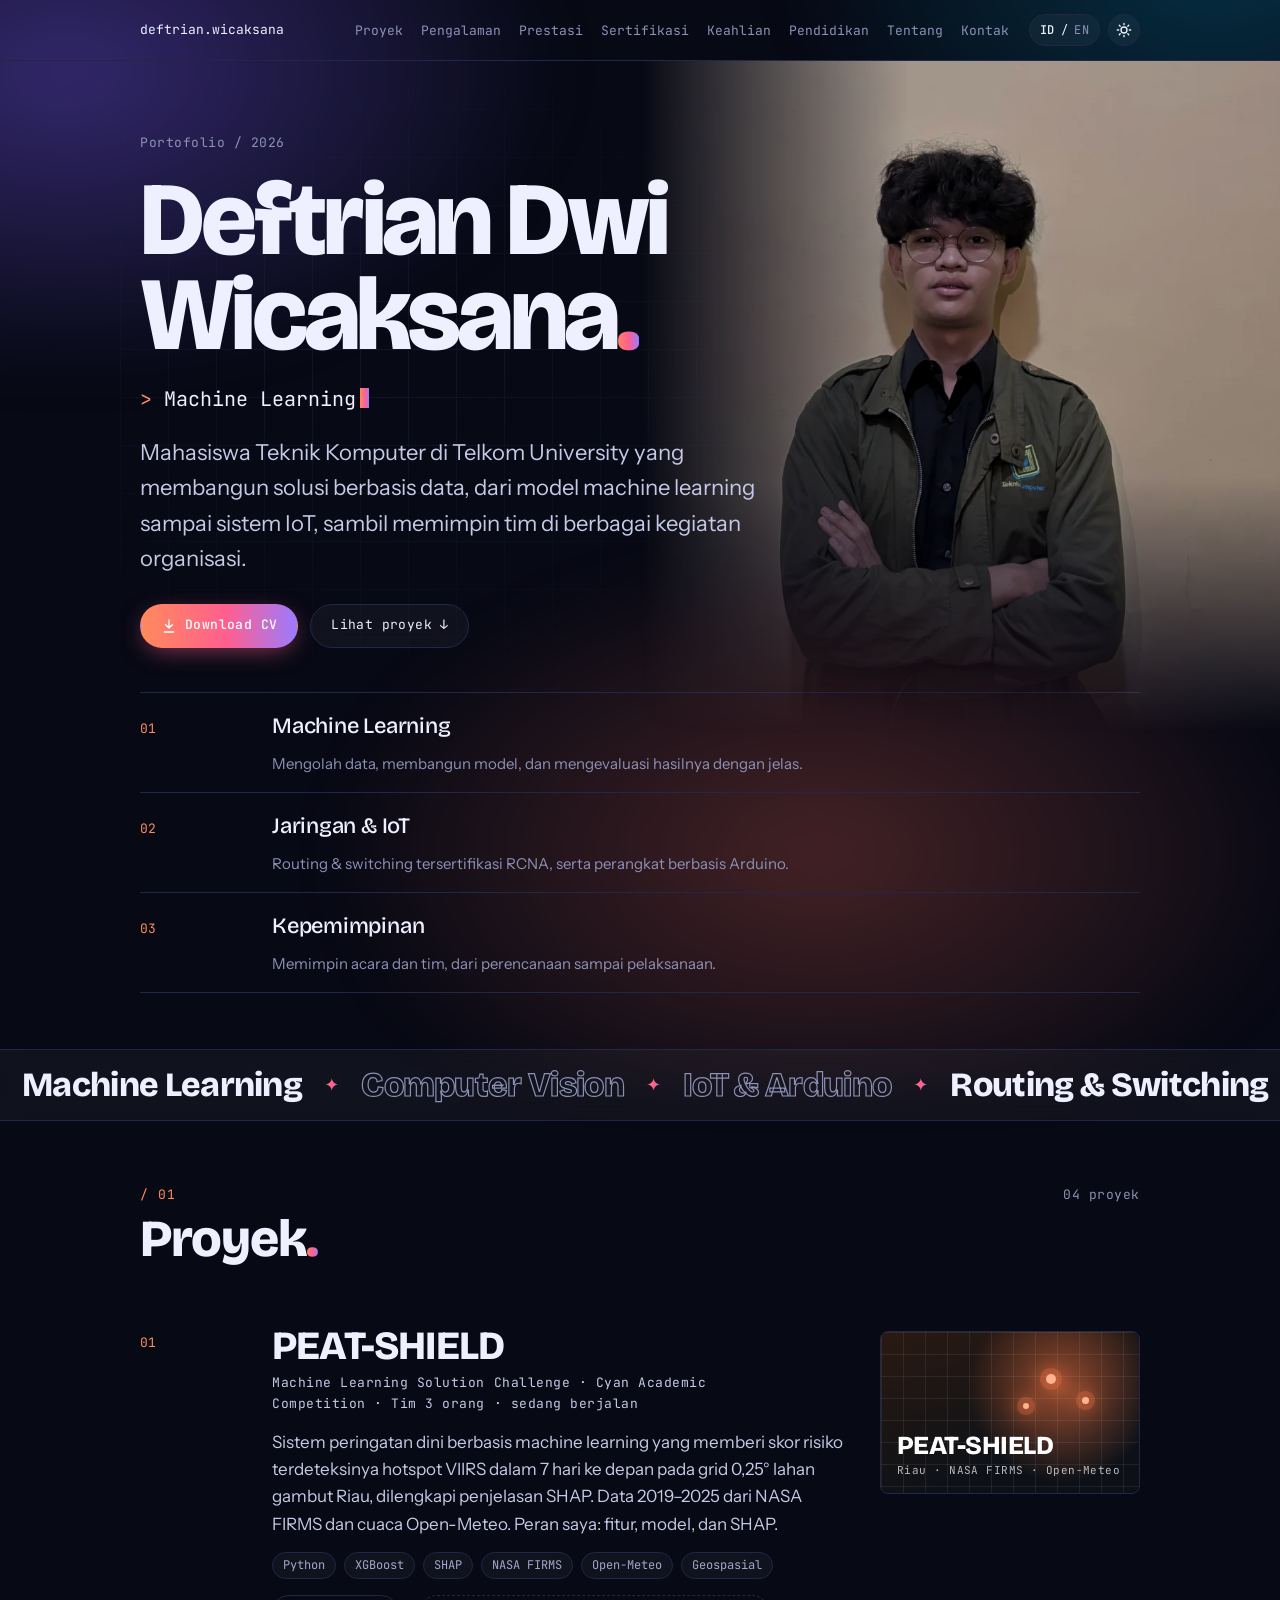
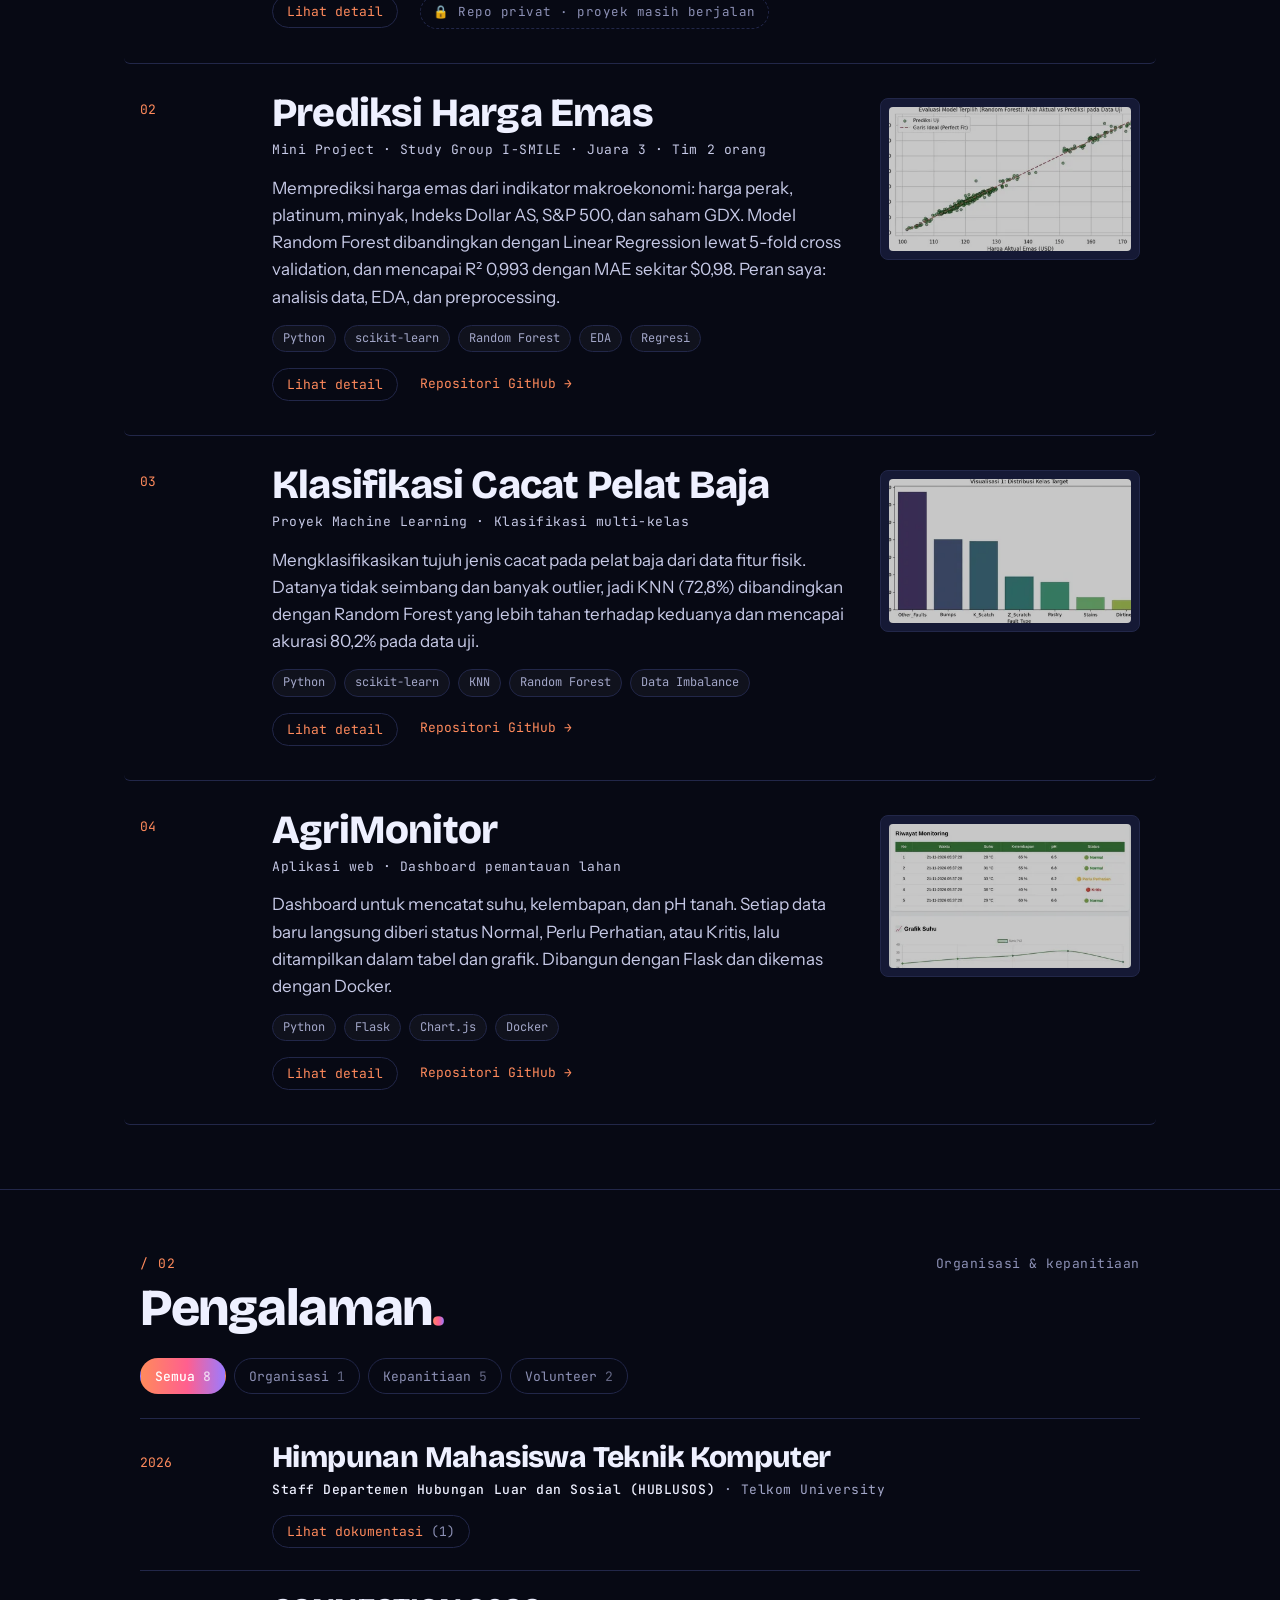
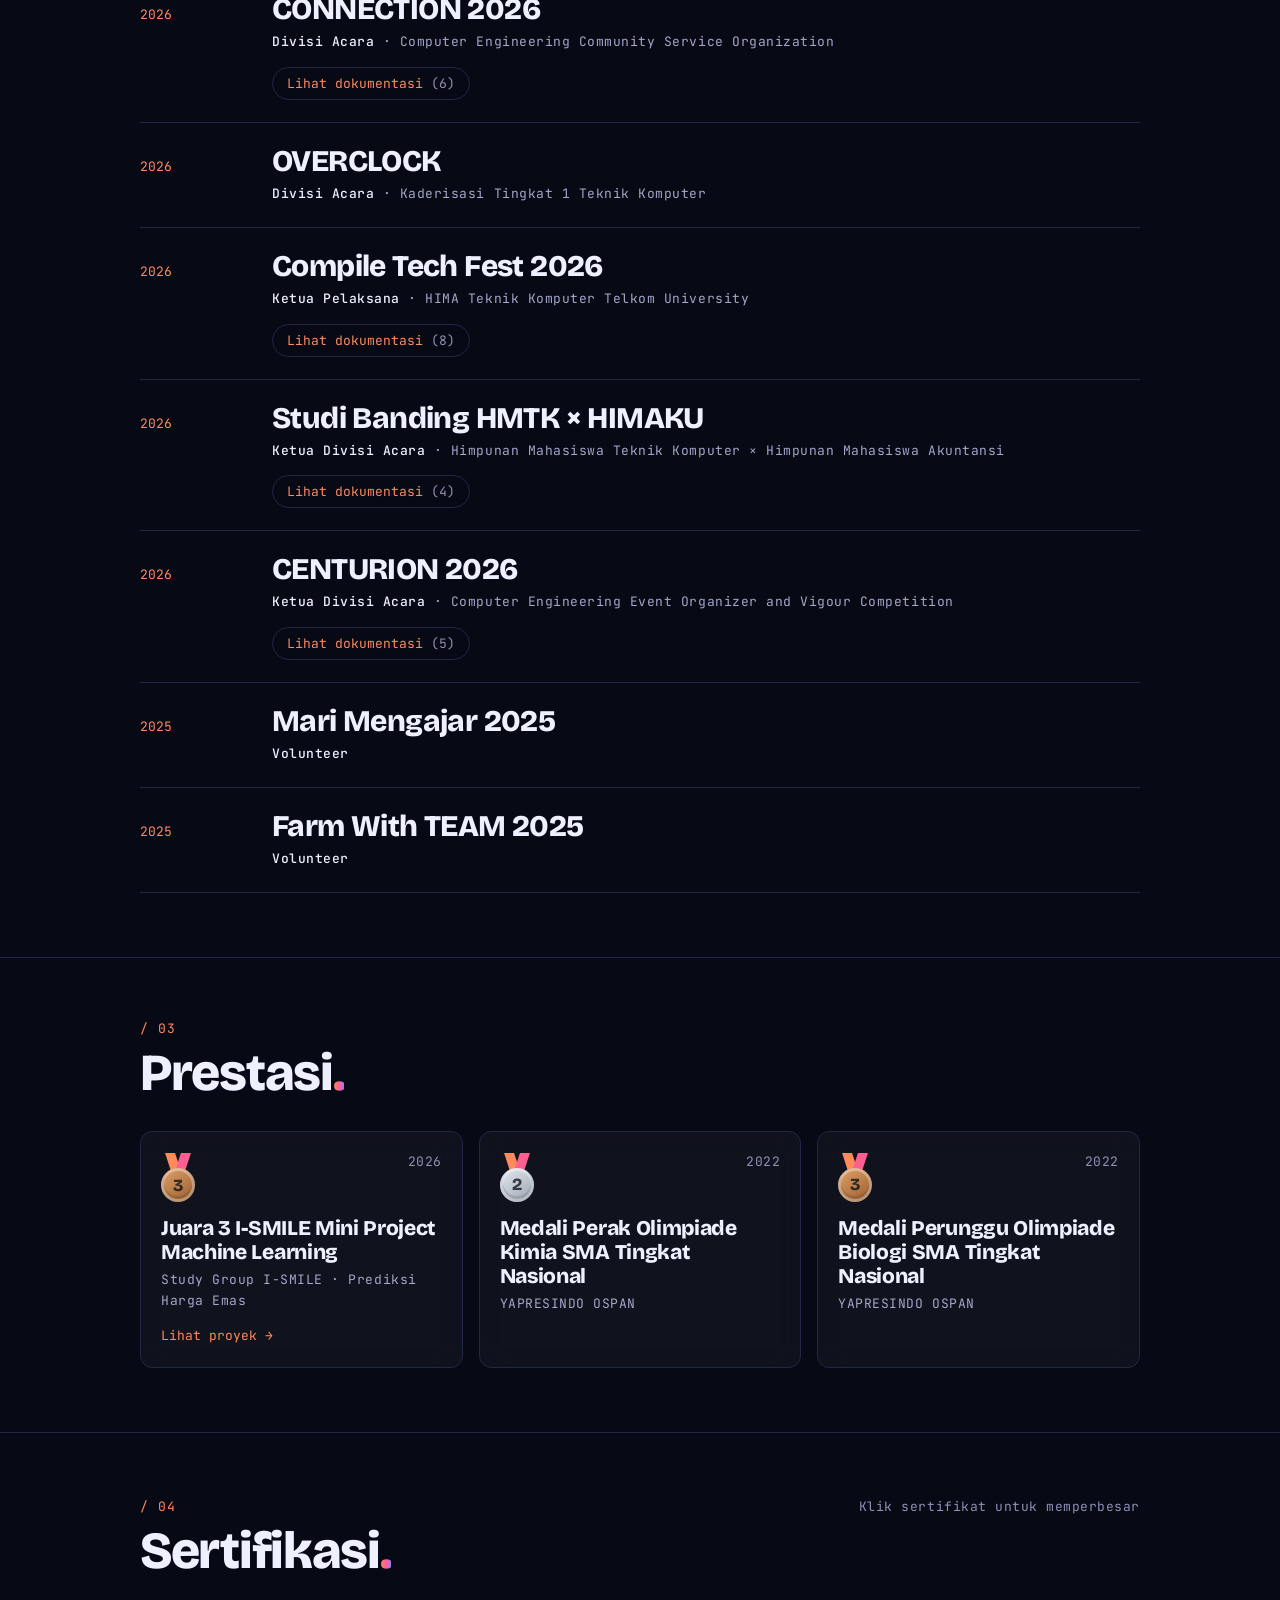
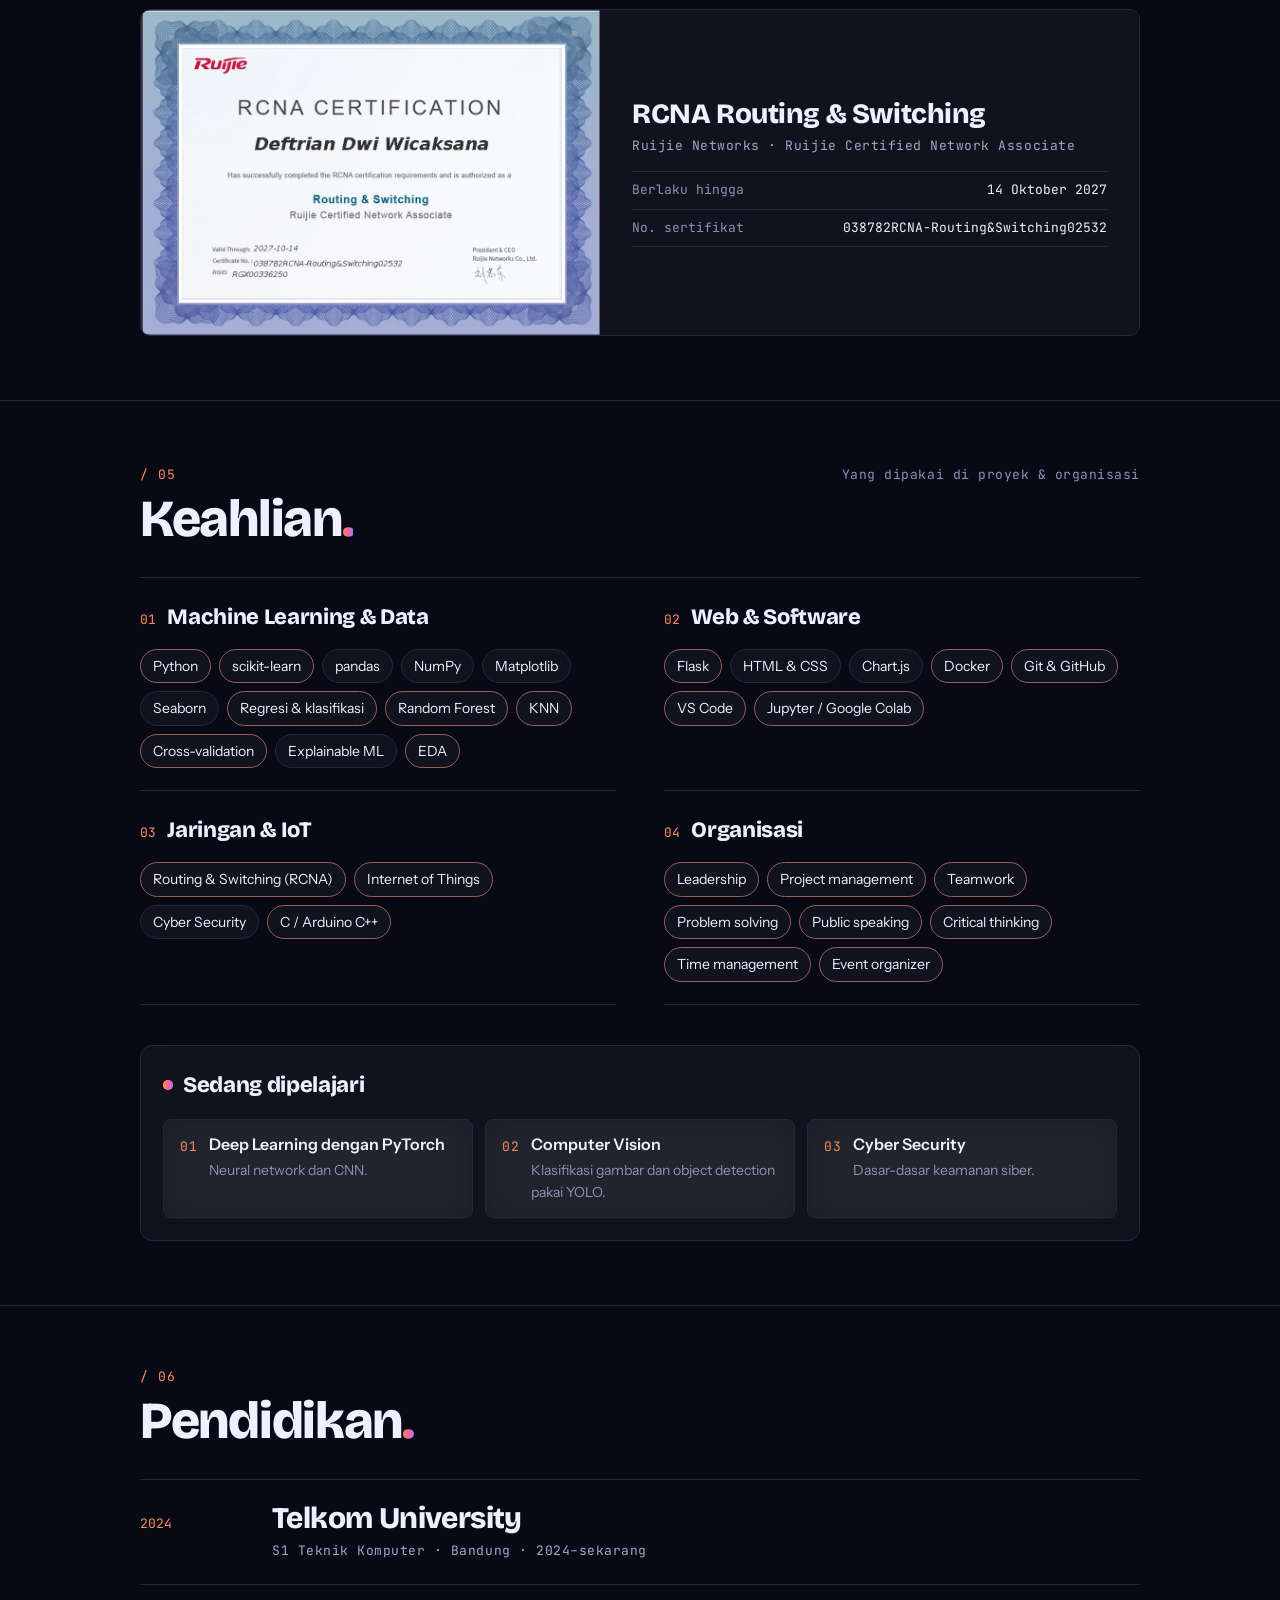
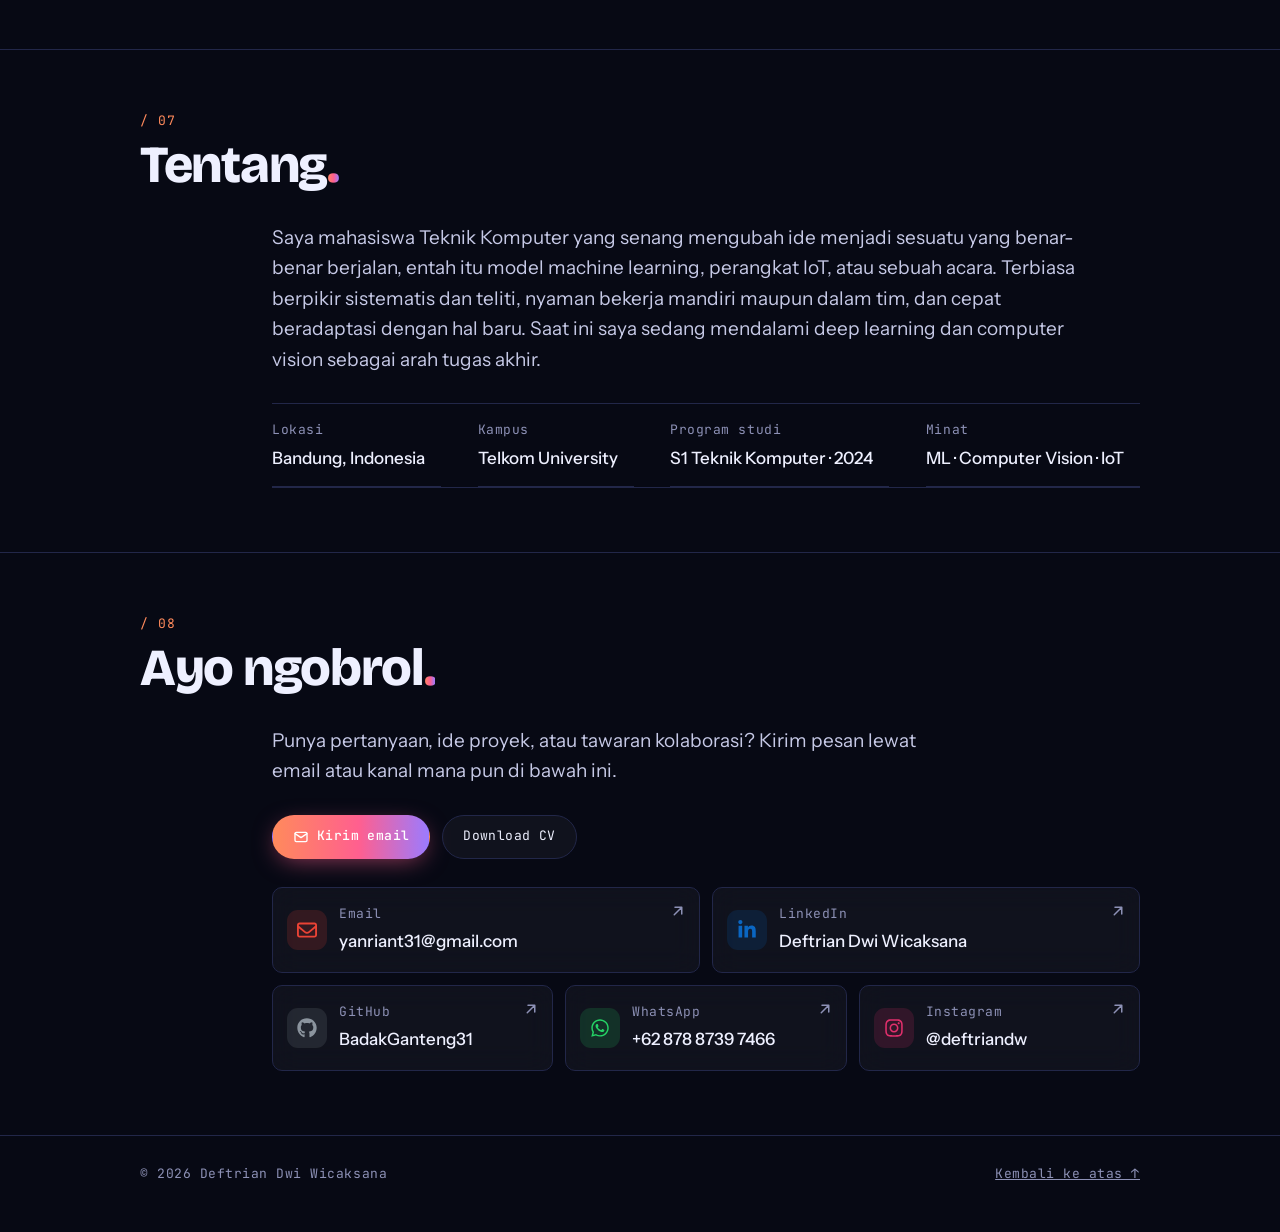
==== index.html @ fb5360d6 "Hapus bagian aktivitas GitHub Co-Authored-By: Claude Opus 5.5 <noreply@anthropic.com> Claude-Session" ====
<!DOCTYPE html>
<html lang="id">
<head>
<meta charset="utf-8">
<meta name="viewport" content="width=device-width, initial-scale=1">
<title>Deftrian Dwi Wicaksana · Portofolio</title>
<meta name="description" content="Portofolio Deftrian Dwi Wicaksana, mahasiswa Teknik Komputer Telkom University: proyek machine learning, pengalaman organisasi, prestasi, dan sertifikasi.">
<meta name="google-site-verification" content="wzLdGLFgX-DhnZ3oupdvJrEeLS5F2GIs4_fGH1Pq-NU">
<link rel="canonical" href="https://badakganteng31.github.io/">
<link rel="alternate" hreflang="id" href="https://badakganteng31.github.io/">
<link rel="alternate" hreflang="en" href="https://badakganteng31.github.io/?lang=en">
<link rel="alternate" hreflang="x-default" href="https://badakganteng31.github.io/">
<!-- Data profil untuk Google -->
<script type="application/ld+json">
{
  "@context": "https://schema.org",
  "@type": "Person",
  "name": "Deftrian Dwi Wicaksana",
  "url": "https://badakganteng31.github.io/",
  "image": "https://badakganteng31.github.io/foto-profil.webp",
  "description": "Mahasiswa Teknik Komputer Telkom University dengan minat machine learning, jaringan & IoT, dan kepemimpinan organisasi.",
  "jobTitle": "Mahasiswa Teknik Komputer",
  "affiliation": {
    "@type": "CollegeOrUniversity",
    "name": "Telkom University",
    "sameAs": "https://telkomuniversity.ac.id"
  },
  "memberOf": {
    "@type": "Organization",
    "name": "Himpunan Mahasiswa Teknik Komputer (HMTK) Telkom University"
  },
  "knowsAbout": [
    "Machine Learning",
    "Python",
    "scikit-learn",
    "Internet of Things",
    "Routing & Switching",
    "Flask"
  ],
  "hasCredential": {
    "@type": "EducationalOccupationalCredential",
    "name": "Ruijie Certified Network Associate (RCNA) Routing & Switching",
    "recognizedBy": {
      "@type": "Organization",
      "name": "Ruijie Networks"
    }
  },
  "sameAs": [
    "https://github.com/BadakGanteng31",
    "https://www.linkedin.com/in/deftrian-dwi-wicaksana-a04688372",
    "https://instagram.com/deftriandw"
  ]
}
</script>
<meta name="theme-color" content="#070914">

<!-- Preview saat link dibagikan (WhatsApp, LinkedIn, Instagram, X, dll.) -->
<meta property="og:type" content="profile">
<meta property="og:site_name" content="Deftrian Dwi Wicaksana">
<meta property="og:title" content="Deftrian Dwi Wicaksana · Portofolio">
<meta property="og:description" content="Mahasiswa Teknik Komputer Telkom University. Machine learning, jaringan & IoT, dan kepemimpinan organisasi.">
<meta property="og:url" content="https://badakganteng31.github.io/">
<meta property="og:image" content="https://badakganteng31.github.io/preview-v2.jpg">
<meta property="og:image:width" content="1200">
<meta property="og:image:height" content="630">
<meta property="og:image:alt" content="Deftrian Dwi Wicaksana, mahasiswa Teknik Komputer Telkom University">
<meta property="og:locale" content="id_ID">
<meta property="og:locale:alternate" content="en_US">
<meta property="profile:first_name" content="Deftrian">
<meta property="profile:last_name" content="Dwi Wicaksana">
<meta name="twitter:card" content="summary_large_image">
<meta name="twitter:title" content="Deftrian Dwi Wicaksana · Portofolio">
<meta name="twitter:description" content="Mahasiswa Teknik Komputer Telkom University. Machine learning, jaringan & IoT, dan kepemimpinan organisasi.">
<meta name="twitter:image" content="https://badakganteng31.github.io/preview-v2.jpg">

<!-- Ikon tab browser -->
<link rel="icon" href="favicon.ico" sizes="any">
<link rel="icon" type="image/png" sizes="32x32" href="favicon-32.png">
<link rel="apple-touch-icon" href="apple-touch-icon.png">
<link rel="manifest" href="site.webmanifest">
<script>
  // Pasang tema & bahasa sebelum halaman tergambar, supaya tidak berkedip.
  (function () {
    var d = document.documentElement, t = null, l = null;
    try { t = localStorage.getItem("theme"); l = localStorage.getItem("lang"); } catch (e) {}
    var q = new URLSearchParams(location.search).get("lang");
    if (q === "en" || q === "id") l = q;
    d.dataset.theme = t === "light" ? "light" : "dark";
    if (l === "en") d.lang = "en";
    d.classList.add("js");
  })();
</script>
<link rel="preconnect" href="https://fonts.googleapis.com">
<link rel="preconnect" href="https://fonts.gstatic.com" crossorigin>
<link href="https://fonts.googleapis.com/css2?family=Bricolage+Grotesque:opsz,wght@12..96,500;12..96,800&family=Instrument+Sans:wght@400;500;600&family=JetBrains+Mono:wght@400;500&display=swap" rel="stylesheet">
<link rel="stylesheet" href="assets/style.css?v=3fbab636">
</head>
<body>
<div class="scroll-progress" aria-hidden="true"><span></span></div>

<header>
  <div class="wrap">
    <nav aria-label="Navigasi utama" data-i18n-attr="aria-label:nav.label">
      <a class="brand" href="#atas">deftrian.wicaksana</a>
      <ul>
        <li><a href="#proyek" data-i18n="nav.proyek">Proyek</a></li>
        <li><a href="#pengalaman" data-i18n="nav.pengalaman">Pengalaman</a></li>
        <li><a href="#prestasi" data-i18n="nav.prestasi">Prestasi</a></li>
        <li><a href="#sertifikasi" data-i18n="nav.sertifikasi">Sertifikasi</a></li>
        <li><a href="#keahlian" data-i18n="nav.keahlian">Keahlian</a></li>
        <li><a href="#pendidikan" data-i18n="nav.pendidikan">Pendidikan</a></li>
        <li><a href="#tentang" data-i18n="nav.tentang">Tentang</a></li>
        <li><a href="#kontak" data-i18n="nav.kontak">Kontak</a></li>
      </ul>
      <div class="controls">
        <button class="ctrl lang-toggle" type="button" aria-label="ID / EN: ganti bahasa / switch language">
          <span data-lang="id">ID</span>/<span data-lang="en">EN</span>
        </button>
        <button class="ctrl theme-toggle" type="button" aria-label="Ganti mode terang/gelap" data-i18n-attr="aria-label:ctrl.theme">
          <svg class="sun" viewBox="0 0 24 24" fill="none" stroke="currentColor" stroke-width="2" stroke-linecap="round" aria-hidden="true"><circle cx="12" cy="12" r="4.5"/><path d="M12 2v2M12 20v2M4.9 4.9l1.4 1.4M17.7 17.7l1.4 1.4M2 12h2M20 12h2M4.9 19.1l1.4-1.4M17.7 6.3l1.4-1.4"/></svg>
          <svg class="moon" viewBox="0 0 24 24" fill="none" stroke="currentColor" stroke-width="2" stroke-linecap="round" stroke-linejoin="round" aria-hidden="true"><path d="M20 14.5A8 8 0 0 1 9.5 4a8 8 0 1 0 10.5 10.5Z"/></svg>
        </button>
      </div>
    </nav>
  </div>
</header>

<main id="atas">
  <div class="wrap">
    <div class="hero">
      <div class="hero-top">
        <figure class="hero-photo">
          <img src="foto-profil.webp" srcset="foto-profil-480.webp 480w, foto-profil.webp 900w" sizes="(min-width: 860px) min(50vw, 720px), 100vw" alt="Foto Deftrian Dwi Wicaksana" data-i18n-attr="alt:hero.alt" width="900" height="1257" fetchpriority="high">
        </figure>
        <div class="hero-text">
          <div class="mono" data-i18n="hero.kicker">Portofolio / 2026</div>
          <h1>Deftrian Dwi<br>Wicaksana<span>.</span></h1>
          <p class="typer" aria-label="Machine Learning, IoT &amp; Arduino, Routing &amp; Switching, Ketua Pelaksana, Event Organizer" data-i18n-attr="aria-label:typer.aria"><span class="typer-prompt" aria-hidden="true">&gt;</span> <span class="typer-text" aria-hidden="true">Machine Learning</span><span class="cursor" aria-hidden="true"></span></p>
          <p class="lead"><span data-i18n="hero.lead">Mahasiswa Teknik Komputer di Telkom University yang membangun solusi berbasis data, dari model machine learning sampai sistem IoT, sambil memimpin tim di berbagai kegiatan organisasi.</span></p>
          <div class="hero-actions">
            <a class="btn btn-primary" id="cv-btn" href="cv.pdf" download="Deftrian_Dwi_Wicaksana_CV2026.pdf" hidden>
              <svg viewBox="0 0 24 24" fill="none" stroke="currentColor" stroke-width="2" stroke-linecap="round" stroke-linejoin="round" aria-hidden="true"><path d="M12 3v12M7 10l5 5 5-5M5 21h14"/></svg>
              <span data-i18n="hero.cv">Download CV</span>
            </a>
            <a class="btn" href="#proyek"><span data-i18n="hero.proyek">Lihat proyek</span> ↓</a>
          </div>
        </div>
      </div>

      <ul class="fields" aria-label="Bidang" data-i18n-attr="aria-label:fields.label">
        <li><span class="n">01</span><strong>Machine Learning</strong><p data-i18n="fields.ml">Mengolah data, membangun model, dan mengevaluasi hasilnya dengan jelas.</p></li>
        <li><span class="n">02</span><strong data-i18n="fields.net.t">Jaringan &amp; IoT</strong><p data-i18n="fields.net">Routing &amp; switching tersertifikasi RCNA, serta perangkat berbasis Arduino.</p></li>
        <li><span class="n">03</span><strong data-i18n="fields.lead.t">Kepemimpinan</strong><p data-i18n="fields.lead">Memimpin acara dan tim, dari perencanaan sampai pelaksanaan.</p></li>
      </ul>
    </div>
  </div>

  <div class="marquee" aria-hidden="true">
    <div class="marquee-track"><div><span>Machine Learning</span><i>✦</i><span>Computer Vision</span><i>✦</i><span>IoT &amp; Arduino</span><i>✦</i><span>Routing &amp; Switching</span><i>✦</i><span>Leadership</span><i>✦</i><span>Event Organizer</span><i>✦</i></div><div><span>Machine Learning</span><i>✦</i><span>Computer Vision</span><i>✦</i><span>IoT &amp; Arduino</span><i>✦</i><span>Routing &amp; Switching</span><i>✦</i><span>Leadership</span><i>✦</i><span>Event Organizer</span><i>✦</i></div></div>
  </div>

  <section id="proyek">
    <div class="wrap">
      <div class="sec-head reveal">
        <h2 data-i18n="nav.proyek">Proyek</h2>
        <span class="mono" data-i18n="proyek.count">04 proyek</span>
      </div>

      <article class="project reveal">
        <span class="n">01</span>
        <button class="project-thumb" type="button" data-project="peat" aria-label="Lihat detail PEAT-SHIELD" data-i18n-attr="aria-label:thumb.peat"><span class="thumb-art" aria-hidden="true"><span class="thumb-grid"></span><span class="thumb-dot d1"></span><span class="thumb-dot d2"></span><span class="thumb-dot d3"></span><b>PEAT-SHIELD</b><small>Riau · NASA FIRMS · Open-Meteo</small></span></button>
        <div>
          <h3>PEAT-SHIELD</h3>
          <p class="mono meta">Machine Learning Solution Challenge · Cyan Academic Competition · <span data-i18n="proyek.tim3">Tim 3 orang · sedang berjalan</span></p>
          <p data-i18n="proyek.peat">Sistem peringatan dini berbasis machine learning yang memberi skor risiko terdeteksinya hotspot VIIRS dalam 7 hari ke depan pada grid 0,25° lahan gambut Riau, dilengkapi penjelasan SHAP. Data 2019–2025 dari NASA FIRMS dan cuaca Open-Meteo. Peran saya: fitur, model, dan SHAP.</p>
           <ul class="tags">
            <li>Python</li>
            <li>XGBoost</li>
            <li>SHAP</li>
            <li>NASA FIRMS</li>
            <li>Open-Meteo</li>
            <li data-i18n="tag.geo">Geospasial</li>
          </ul>
          <div class="project-links">
            <button class="doc-btn" type="button" data-project="peat" data-i18n="proyek.detail">Lihat detail</button>
            <span class="repo-private mono"><span aria-hidden="true">🔒</span> <span data-i18n="proyek.privat">Repo privat · proyek masih berjalan</span></span>
          </div>
        </div>
      </article>

      <article class="project reveal">
        <span class="n">02</span>
        <button class="project-thumb" type="button" data-project="emas" aria-label="Lihat detail Prediksi Harga Emas" data-i18n-attr="aria-label:thumb.emas"><img src="proyek/thumb/emas.webp" srcset="proyek/thumb/emas-400.webp 400w, proyek/thumb/emas.webp 800w" sizes="(min-width: 760px) 260px, min(520px, calc(100vw - 108px))" alt="Grafik nilai aktual vs prediksi harga emas" width="800" height="500" loading="lazy" decoding="async"></button>
        <div>
          <h3 data-i18n="emas.t">Prediksi Harga Emas</h3>
          <p class="mono meta" data-i18n="emas.meta">Mini Project · Study Group I-SMILE · Juara 3 · Tim 2 orang</p>
          <p data-i18n="emas.p">Memprediksi harga emas dari indikator makroekonomi: harga perak, platinum, minyak, Indeks Dollar AS, S&amp;P 500, dan saham GDX. Model Random Forest dibandingkan dengan Linear Regression lewat 5-fold cross validation, dan mencapai R² 0,993 dengan MAE sekitar $0,98. Peran saya: analisis data, EDA, dan preprocessing.</p>
          <ul class="tags">
            <li>Python</li>
            <li>scikit-learn</li>
            <li>Random Forest</li>
            <li>EDA</li>
            <li data-i18n="tag.regresi">Regresi</li>
          </ul>
          <div class="project-links">
            <button class="doc-btn" type="button" data-project="emas" data-i18n="proyek.detail">Lihat detail</button>
            <a class="link" href="https://github.com/BadakGanteng31/Mini-Project-Machine-Learning" target="_blank" rel="noopener" data-i18n="proyek.repo">Repositori GitHub →</a>
          </div>
        </div>
      </article>

      <article class="project reveal">
        <span class="n">03</span>
        <button class="project-thumb" type="button" data-project="baja" aria-label="Lihat detail Klasifikasi Cacat Pelat Baja" data-i18n-attr="aria-label:thumb.baja"><img src="proyek/thumb/baja.webp" srcset="proyek/thumb/baja-400.webp 400w, proyek/thumb/baja.webp 800w" sizes="(min-width: 760px) 260px, min(520px, calc(100vw - 108px))" alt="Grafik distribusi tujuh kelas cacat pelat baja" width="800" height="500" loading="lazy" decoding="async"></button>
        <div>
          <h3 data-i18n="baja.t">Klasifikasi Cacat Pelat Baja</h3>
          <p class="mono meta" data-i18n="baja.meta">Proyek Machine Learning · Klasifikasi multi-kelas</p>
          <p data-i18n="baja.p">Mengklasifikasikan tujuh jenis cacat pada pelat baja dari data fitur fisik. Datanya tidak seimbang dan banyak outlier, jadi KNN (72,8%) dibandingkan dengan Random Forest yang lebih tahan terhadap keduanya dan mencapai akurasi 80,2% pada data uji.</p>
          <ul class="tags">
            <li>Python</li>
            <li>scikit-learn</li>
            <li>KNN</li>
            <li>Random Forest</li>
            <li>Data Imbalance</li>
          </ul>
          <div class="project-links">
            <button class="doc-btn" type="button" data-project="baja" data-i18n="proyek.detail">Lihat detail</button>
            <a class="link" href="https://github.com/BadakGanteng31/PROJECT-STEEL-PLATES-ML" target="_blank" rel="noopener" data-i18n="proyek.repo">Repositori GitHub →</a>
          </div>
        </div>
      </article>

      <article class="project reveal">
        <span class="n">04</span>
        <button class="project-thumb" type="button" data-project="agri" aria-label="Lihat detail AgriMonitor" data-i18n-attr="aria-label:thumb.agri"><img src="proyek/thumb/agri.webp" srcset="proyek/thumb/agri-400.webp 400w, proyek/thumb/agri.webp 800w" sizes="(min-width: 760px) 260px, min(520px, calc(100vw - 108px))" alt="Tampilan riwayat monitoring dan grafik suhu AgriMonitor" width="800" height="500" loading="lazy" decoding="async"></button>
        <div>
          <h3>AgriMonitor</h3>
          <p class="mono meta" data-i18n="agri.meta">Aplikasi web · Dashboard pemantauan lahan</p>
          <p data-i18n="agri.p">Dashboard untuk mencatat suhu, kelembapan, dan pH tanah. Setiap data baru langsung diberi status Normal, Perlu Perhatian, atau Kritis, lalu ditampilkan dalam tabel dan grafik. Dibangun dengan Flask dan dikemas dengan Docker.</p>
          <ul class="tags">
            <li>Python</li>
            <li>Flask</li>
            <li>Chart.js</li>
            <li>Docker</li>
          </ul>
          <div class="project-links">
            <button class="doc-btn" type="button" data-project="agri" data-i18n="proyek.detail">Lihat detail</button>
            <a class="link" href="https://github.com/BadakGanteng31/agrimonitor" target="_blank" rel="noopener" data-i18n="proyek.repo">Repositori GitHub →</a>
          </div>
        </div>
      </article>
    </div>
  </section>

  <section id="pengalaman">
    <div class="wrap">
      <div class="sec-head reveal">
        <h2 data-i18n="nav.pengalaman">Pengalaman</h2>
        <span class="mono" data-i18n="peng.sub">Organisasi &amp; kepanitiaan</span>
      </div>
      <div class="filter reveal" role="group" aria-label="Saring pengalaman" data-i18n-attr="aria-label:filter.label">
        <button type="button" data-filter="all" aria-pressed="true"><span data-i18n="filter.all">Semua</span> <span class="fc"></span></button>
        <button type="button" data-filter="org" aria-pressed="false"><span data-i18n="filter.org">Organisasi</span> <span class="fc"></span></button>
        <button type="button" data-filter="panitia" aria-pressed="false"><span data-i18n="filter.panitia">Kepanitiaan</span> <span class="fc"></span></button>
        <button type="button" data-filter="volunteer" aria-pressed="false">Volunteer <span class="fc"></span></button>
      </div>
      <ul class="rows wide" id="exp-list">
        <li class="reveal" data-cat="org">
          <span class="n">2026</span>
          <div>
            <strong data-i18n="exp.hmtk.t">Himpunan Mahasiswa Teknik Komputer</strong>
            <span class="mono meta"><span class="role" data-i18n="role.staffHub">Staff Departemen Hubungan Luar dan Sosial (HUBLUSOS)</span> · <span>Telkom University</span></span>
            <button class="doc-btn" type="button" data-doc="hublusos"><span data-i18n="doc.lihat">Lihat dokumentasi</span> <span class="count"></span></button>
          </div>
        </li>
        <li class="reveal" data-cat="panitia">
          <span class="n">2026</span>
          <div>
            <strong>CONNECTION 2026</strong>
            <span class="mono meta"><span class="role" data-i18n="role.divisi">Divisi Acara</span> · <span>Computer Engineering Community Service Organization</span></span>
            <button class="doc-btn" type="button" data-doc="cecso"><span data-i18n="doc.lihat">Lihat dokumentasi</span> <span class="count"></span></button>
          </div>
        </li>
        <li class="reveal" data-cat="panitia">
          <span class="n">2026</span>
          <div>
            <strong>OVERCLOCK</strong>
            <span class="mono meta"><span class="role" data-i18n="role.divisi">Divisi Acara</span> · <span data-i18n="exp.overclock">Kaderisasi Tingkat 1 Teknik Komputer</span></span>
            <button class="doc-btn" type="button" data-doc="overclock"><span data-i18n="doc.lihat">Lihat dokumentasi</span> <span class="count"></span></button>
          </div>
        </li>
        <li class="reveal" data-cat="panitia">
          <span class="n">2026</span>
          <div>
            <strong>Compile Tech Fest 2026</strong>
            <span class="mono meta"><span class="role" data-i18n="role.ketuaPelaksana">Ketua Pelaksana</span> · <span data-i18n="exp.compile">HIMA Teknik Komputer Telkom University</span></span>
            <button class="doc-btn" type="button" data-doc="compile"><span data-i18n="doc.lihat">Lihat dokumentasi</span> <span class="count"></span></button>
          </div>
        </li>
        <li class="reveal" data-cat="panitia">
          <span class="n">2026</span>
          <div>
            <strong data-i18n="exp.studi.t">Studi Banding HMTK × HIMAKU</strong>
            <span class="mono meta"><span class="role" data-i18n="role.ketuaDivisi">Ketua Divisi Acara</span> · <span data-i18n="exp.studi">Himpunan Mahasiswa Teknik Komputer × Himpunan Mahasiswa Akuntansi</span></span>
            <button class="doc-btn" type="button" data-doc="studibanding"><span data-i18n="doc.lihat">Lihat dokumentasi</span> <span class="count"></span></button>
          </div>
        </li>
        <li class="reveal" data-cat="panitia">
          <span class="n">2026</span>
          <div>
            <strong>CENTURION 2026</strong>
            <span class="mono meta"><span class="role" data-i18n="role.ketuaDivisi">Ketua Divisi Acara</span> · <span>Computer Engineering Event Organizer and Vigour Competition</span></span>
            <button class="doc-btn" type="button" data-doc="centurion"><span data-i18n="doc.lihat">Lihat dokumentasi</span> <span class="count"></span></button>
          </div>
        </li>
        <li class="reveal" data-cat="volunteer">
          <span class="n">2025</span>
          <div>
            <strong>Mari Mengajar 2025</strong>
            <span class="mono meta"><span class="role">Volunteer</span></span>
            <button class="doc-btn" type="button" data-doc="marimengajar"><span data-i18n="doc.lihat">Lihat dokumentasi</span> <span class="count"></span></button>
          </div>
        </li>
        <li class="reveal" data-cat="volunteer">
          <span class="n">2025</span>
          <div>
            <strong>Farm With TEAM 2025</strong>
            <span class="mono meta"><span class="role">Volunteer</span></span>
            <button class="doc-btn" type="button" data-doc="farm"><span data-i18n="doc.lihat">Lihat dokumentasi</span> <span class="count"></span></button>
          </div>
        </li>
      </ul>
    </div>
  </section>

  <section id="prestasi">
    <div class="wrap">
      <div class="sec-head reveal">
        <h2 data-i18n="nav.prestasi">Prestasi</h2>
      </div>
      <ul class="awards">
        <li class="award reveal">
          <span class="medal bronze" aria-hidden="true">3</span>
          <span class="mono award-year">2026</span>
          <strong data-i18n="pres.ismile">Juara 3 I-SMILE Mini Project Machine Learning</strong>
          <span class="mono meta"><span data-i18n="pres.ismile.meta">Study Group I-SMILE · Prediksi Harga Emas</span></span>
          <a class="link" href="#proyek" data-i18n="pres.lihat">Lihat proyek →</a>
        </li>
        <li class="award reveal">
          <span class="medal silver" aria-hidden="true">2</span>
          <span class="mono award-year">2022</span>
          <strong data-i18n="pres.kimia">Medali Perak Olimpiade Kimia SMA Tingkat Nasional</strong>
          <span class="mono meta">YAPRESINDO OSPAN</span>
        </li>
        <li class="award reveal">
          <span class="medal bronze" aria-hidden="true">3</span>
          <span class="mono award-year">2022</span>
          <strong data-i18n="pres.bio">Medali Perunggu Olimpiade Biologi SMA Tingkat Nasional</strong>
          <span class="mono meta">YAPRESINDO OSPAN</span>
        </li>
      </ul>
    </div>
  </section>

  <section id="sertifikasi">
    <div class="wrap">
      <div class="sec-head reveal">
        <h2 data-i18n="nav.sertifikasi">Sertifikasi</h2>
        <span class="mono" data-i18n="sert.sub">Klik sertifikat untuk memperbesar</span>
      </div>
      <div class="certs">
        <article class="cert reveal">
          <button class="cert-thumb" type="button" data-doc="sert-rcna" aria-label="Lihat sertifikat RCNA Routing &amp; Switching" data-i18n-attr="aria-label:sert.rcna.aria">
            <img src="sertifikat/rcna-routing-switching.webp" alt="Sertifikat RCNA Routing &amp; Switching atas nama Deftrian Dwi Wicaksana" data-i18n-attr="alt:sert.rcna.alt" loading="lazy">
          </button>
          <div class="cert-body">
            <strong>RCNA Routing &amp; Switching</strong>
            <span class="mono meta">Ruijie Networks · Ruijie Certified Network Associate</span>
            <dl class="cert-facts">
              <div><dt data-i18n="sert.berlaku">Berlaku hingga</dt><dd data-i18n="sert.rcna.tgl">14 Oktober 2027</dd></div>
              <div><dt data-i18n="sert.no">No. sertifikat</dt><dd>038782RCNA-Routing&amp;Switching02532</dd></div>
            </dl>
          </div>
        </article>
      </div>
    </div>
  </section>

  <section id="keahlian">
    <div class="wrap">
      <div class="sec-head reveal">
        <h2 data-i18n="nav.keahlian">Keahlian</h2>
        <span class="mono" data-i18n="skill.sub">Yang dipakai di proyek &amp; organisasi</span>
      </div>
      <div class="skills">
        <div class="skill-group reveal">
          <h3><span class="n">01</span><span data-i18n="skill.ml">Machine Learning &amp; Data</span></h3>
          <ul class="chips">
            <li class="strong">Python</li>
            <li class="strong">scikit-learn</li>
            <li>pandas</li>
            <li>NumPy</li>
            <li>Matplotlib</li>
            <li>Seaborn</li>
            <li class="strong" data-i18n="skill.regkls">Regresi &amp; klasifikasi</li>
            <li class="strong">Random Forest</li>
            <li class="strong">KNN</li>
            <li class="strong">Cross-validation</li>
            <li>Explainable ML</li>
            <li class="strong">EDA</li>
          </ul>
        </div>
        <div class="skill-group reveal">
          <h3><span class="n">02</span><span data-i18n="skill.web">Web &amp; Software</span></h3>
          <ul class="chips">
            <li class="strong">Flask</li>
            <li>HTML &amp; CSS</li>
            <li>Chart.js</li>
            <li class="strong">Docker</li>
            <li class="strong">Git &amp; GitHub</li>
            <li class="strong">VS Code</li>
            <li class="strong">Jupyter / Google Colab</li>
          </ul>
        </div>
        <div class="skill-group reveal">
          <h3><span class="n">03</span><span data-i18n="skill.net">Jaringan &amp; IoT</span></h3>
          <ul class="chips">
            <li class="strong">Routing &amp; Switching (RCNA)</li>
            <li class="strong">Internet of Things</li>
            <li>Cyber Security</li>
            <li class="strong">C / Arduino C++</li>
          </ul>
        </div>
        <div class="skill-group reveal">
          <h3><span class="n">04</span><span data-i18n="skill.org">Organisasi</span></h3>
          <ul class="chips">
            <li class="strong">Leadership</li>
            <li class="strong">Project management</li>
            <li class="strong">Teamwork</li>
            <li class="strong">Problem solving</li>
            <li class="strong">Public speaking</li>
            <li class="strong">Critical thinking</li>
            <li class="strong">Time management</li>
            <li class="strong">Event organizer</li>
          </ul>
        </div>
      </div>
      <div class="learning reveal">
        <h3 class="learning-head"><span class="live" aria-hidden="true"></span><span data-i18n="learn.t">Sedang dipelajari</span></h3>
        <ul class="learning-list">
          <li>
            <span class="mono">01</span>
            <div><strong data-i18n="learn.dl.t">Deep Learning dengan PyTorch</strong><p data-i18n="learn.dl">Neural network dan CNN.</p></div>
          </li>
          <li>
            <span class="mono">02</span>
            <div><strong>Computer Vision</strong><p data-i18n="learn.cv">Klasifikasi gambar dan object detection pakai YOLO.</p></div>
          </li>
          <li>
            <span class="mono">03</span>
            <div><strong>Cyber Security</strong><p data-i18n="learn.sec">Dasar-dasar keamanan siber.</p></div>
          </li>
        </ul>
      </div>
    </div>
  </section>

  <section id="pendidikan">
    <div class="wrap">
      <div class="sec-head reveal">
        <h2 data-i18n="nav.pendidikan">Pendidikan</h2>
      </div>
      <ul class="rows wide">
        <li class="reveal">
          <span class="n">2024</span>
          <div>
            <strong>Telkom University</strong>
            <span class="mono meta" data-i18n="edu.tel">S1 Teknik Komputer · Bandung · 2024–sekarang</span>
          </div>
        </li>
      </ul>
    </div>
  </section>

  <section id="tentang">
    <div class="wrap">
      <div class="about reveal">
        <div class="sec-head"><h2 data-i18n="nav.tentang">Tentang</h2></div>
        <div class="about-body">
          <p data-i18n="about.p">Saya mahasiswa Teknik Komputer yang senang mengubah ide menjadi sesuatu yang benar-benar berjalan, entah itu model machine learning, perangkat IoT, atau sebuah acara. Terbiasa berpikir sistematis dan teliti, nyaman bekerja mandiri maupun dalam tim, dan cepat beradaptasi dengan hal baru. Saat ini saya sedang mendalami deep learning dan computer vision sebagai arah tugas akhir.</p>
          <ul class="facts">
            <li><span class="mono" data-i18n="fact.lokasi">Lokasi</span><b>Bandung, Indonesia</b></li>
            <li><span class="mono" data-i18n="fact.kampus">Kampus</span><b>Telkom University</b></li>
            <li><span class="mono" data-i18n="fact.prodi">Program studi</span><b data-i18n="fact.prodi.v">S1 Teknik Komputer · 2024</b></li>
            <li><span class="mono" data-i18n="fact.minat">Minat</span><b>ML · Computer Vision · IoT</b></li>
          </ul>
        </div>
      </div>
    </div>
  </section>

  <section id="kontak">
    <div class="wrap">
      <div class="sec-head reveal">
        <h2 data-i18n="kontak.t">Ayo ngobrol</h2>
      </div>
      <div class="contact-body reveal">
        <p class="contact-lead" data-i18n="kontak.lead">Punya pertanyaan, ide proyek, atau tawaran kolaborasi? Kirim pesan lewat email atau kanal mana pun di bawah ini.</p>
        <div class="hero-actions">
          <a class="btn btn-primary" href="https://mail.google.com/mail/?view=cm&amp;fs=1&amp;to=yanriant31@gmail.com" target="_blank" rel="noopener">
            <svg viewBox="0 0 24 24" fill="none" stroke="currentColor" stroke-width="2" stroke-linecap="round" stroke-linejoin="round" aria-hidden="true"><rect x="3" y="5" width="18" height="14" rx="2"/><path d="m3 7 9 6 9-6"/></svg>
            <span data-i18n="kontak.email">Kirim email</span>
          </a>
          <a class="btn" href="cv.pdf" download="Deftrian_Dwi_Wicaksana_CV2026.pdf"><span data-i18n="hero.cv">Download CV</span></a>
        </div>
        <!-- Ikon brand: Font Awesome Free 6.5.2 (CC BY 4.0), https://fontawesome.com -->
        <ul class="contacts">
          <li><a class="contact-card" href="https://mail.google.com/mail/?view=cm&amp;fs=1&amp;to=yanriant31@gmail.com" target="_blank" rel="noopener" style="--brand:#ea4335"><span class="ci" aria-hidden="true"><svg viewBox="0 0 512 512" fill="currentColor"><path d="M64 112c-8.8 0-16 7.2-16 16v22.1L220.5 291.7c20.7 17 50.4 17 71.1 0L464 150.1V128c0-8.8-7.2-16-16-16H64zM48 212.2V384c0 8.8 7.2 16 16 16H448c8.8 0 16-7.2 16-16V212.2L322 328.8c-38.4 31.5-93.7 31.5-132 0L48 212.2zM0 128C0 92.7 28.7 64 64 64H448c35.3 0 64 28.7 64 64V384c0 35.3-28.7 64-64 64H64c-35.3 0-64-28.7-64-64V128z"/></svg></span><span class="ct"><span class="mono">Email</span><b>yanriant31@gmail.com</b></span><svg viewBox="0 0 24 24" fill="none" stroke="currentColor" stroke-width="2" stroke-linecap="round" stroke-linejoin="round" aria-hidden="true"><path d="M7 17 17 7M8 7h9v9"/></svg></a></li>
          <li><a class="contact-card" href="https://www.linkedin.com/in/deftrian-dwi-wicaksana-a04688372" target="_blank" rel="noopener" style="--brand:#0a66c2"><span class="ci" aria-hidden="true"><svg viewBox="0 0 448 512" fill="currentColor"><path d="M100.28 448H7.4V148.9h92.88zM53.79 108.1C24.09 108.1 0 83.5 0 53.8a53.79 53.79 0 0 1 107.58 0c0 29.7-24.1 54.3-53.79 54.3zM447.9 448h-92.68V302.4c0-34.7-.7-79.2-48.29-79.2-48.29 0-55.69 37.7-55.69 76.7V448h-92.78V148.9h89.08v40.8h1.3c12.4-23.5 42.69-48.3 87.88-48.3 94 0 111.28 61.9 111.28 142.3V448z"/></svg></span><span class="ct"><span class="mono">LinkedIn</span><b>Deftrian Dwi Wicaksana</b></span><svg viewBox="0 0 24 24" fill="none" stroke="currentColor" stroke-width="2" stroke-linecap="round" stroke-linejoin="round" aria-hidden="true"><path d="M7 17 17 7M8 7h9v9"/></svg></a></li>
          <li><a class="contact-card" href="https://github.com/BadakGanteng31" target="_blank" rel="noopener" style="--brand:#8b949e"><span class="ci" aria-hidden="true"><svg viewBox="0 0 496 512" fill="currentColor"><path d="M165.9 397.4c0 2-2.3 3.6-5.2 3.6-3.3.3-5.6-1.3-5.6-3.6 0-2 2.3-3.6 5.2-3.6 3-.3 5.6 1.3 5.6 3.6zm-31.1-4.5c-.7 2 1.3 4.3 4.3 4.9 2.6 1 5.6 0 6.2-2s-1.3-4.3-4.3-5.2c-2.6-.7-5.5.3-6.2 2.3zm44.2-1.7c-2.9.7-4.9 2.6-4.6 4.9.3 2 2.9 3.3 5.9 2.6 2.9-.7 4.9-2.6 4.6-4.6-.3-1.9-3-3.2-5.9-2.9zM244.8 8C106.1 8 0 113.3 0 252c0 110.9 69.8 205.8 169.5 239.2 12.8 2.3 17.3-5.6 17.3-12.1 0-6.2-.3-40.4-.3-61.4 0 0-70 15-84.7-29.8 0 0-11.4-29.1-27.8-36.6 0 0-22.9-15.7 1.6-15.4 0 0 24.9 2 38.6 25.8 21.9 38.6 58.6 27.5 72.9 20.9 2.3-16 8.8-27.1 16-33.7-55.9-6.2-112.3-14.3-112.3-110.5 0-27.5 7.6-41.3 23.6-58.9-2.6-6.5-11.1-33.3 2.6-67.9 20.9-6.5 69 27 69 27 20-5.6 41.5-8.5 62.8-8.5s42.8 2.9 62.8 8.5c0 0 48.1-33.6 69-27 13.7 34.7 5.2 61.4 2.6 67.9 16 17.7 25.8 31.5 25.8 58.9 0 96.5-58.9 104.2-114.8 110.5 9.2 7.9 17 22.9 17 46.4 0 33.7-.3 75.4-.3 83.6 0 6.5 4.6 14.4 17.3 12.1C428.2 457.8 496 362.9 496 252 496 113.3 383.5 8 244.8 8zM97.2 352.9c-1.3 1-1 3.3.7 5.2 1.6 1.6 3.9 2.3 5.2 1 1.3-1 1-3.3-.7-5.2-1.6-1.6-3.9-2.3-5.2-1zm-10.8-8.1c-.7 1.3.3 2.9 2.3 3.9 1.6 1 3.6.7 4.3-.7.7-1.3-.3-2.9-2.3-3.9-2-.6-3.6-.3-4.3.7zm32.4 35.6c-1.6 1.3-1 4.3 1.3 6.2 2.3 2.3 5.2 2.6 6.5 1 1.3-1.3.7-4.3-1.3-6.2-2.2-2.3-5.2-2.6-6.5-1zm-11.4-14.7c-1.6 1-1.6 3.6 0 5.9 1.6 2.3 4.3 3.3 5.6 2.3 1.6-1.3 1.6-3.9 0-6.2-1.4-2.3-4-3.3-5.6-2z"/></svg></span><span class="ct"><span class="mono">GitHub</span><b>BadakGanteng31</b></span><svg viewBox="0 0 24 24" fill="none" stroke="currentColor" stroke-width="2" stroke-linecap="round" stroke-linejoin="round" aria-hidden="true"><path d="M7 17 17 7M8 7h9v9"/></svg></a></li>
          <li><a class="contact-card" href="https://wa.me/6287887397466" target="_blank" rel="noopener" style="--brand:#25d366"><span class="ci" aria-hidden="true"><svg viewBox="0 0 448 512" fill="currentColor"><path d="M380.9 97.1C339 55.1 283.2 32 223.9 32c-122.4 0-222 99.6-222 222 0 39.1 10.2 77.3 29.6 111L0 480l117.7-30.9c32.4 17.7 68.9 27 106.1 27h.1c122.3 0 224.1-99.6 224.1-222 0-59.3-25.2-115-67.1-157zm-157 341.6c-33.2 0-65.7-8.9-94-25.7l-6.7-4-69.8 18.3L72 359.2l-4.4-7c-18.5-29.4-28.2-63.3-28.2-98.2 0-101.7 82.8-184.5 184.6-184.5 49.3 0 95.6 19.2 130.4 54.1 34.8 34.9 56.2 81.2 56.1 130.5 0 101.8-84.9 184.6-186.6 184.6zm101.2-138.2c-5.5-2.8-32.8-16.2-37.9-18-5.1-1.9-8.8-2.8-12.5 2.8-3.7 5.6-14.3 18-17.6 21.8-3.2 3.7-6.5 4.2-12 1.4-32.6-16.3-54-29.1-75.5-66-5.7-9.8 5.7-9.1 16.3-30.3 1.8-3.7.9-6.9-.5-9.7-1.4-2.8-12.5-30.1-17.1-41.2-4.5-10.8-9.1-9.3-12.5-9.5-3.2-.2-6.9-.2-10.6-.2-3.7 0-9.7 1.4-14.8 6.9-5.1 5.6-19.4 19-19.4 46.3 0 27.3 19.9 53.7 22.6 57.4 2.8 3.7 39.1 59.7 94.8 83.8 35.2 15.2 49 16.5 66.6 13.9 10.7-1.6 32.8-13.4 37.4-26.4 4.6-13 4.6-24.1 3.2-26.4-1.3-2.5-5-3.9-10.5-6.6z"/></svg></span><span class="ct"><span class="mono">WhatsApp</span><b>+62 878 8739 7466</b></span><svg viewBox="0 0 24 24" fill="none" stroke="currentColor" stroke-width="2" stroke-linecap="round" stroke-linejoin="round" aria-hidden="true"><path d="M7 17 17 7M8 7h9v9"/></svg></a></li>
          <li><a class="contact-card" href="https://instagram.com/deftriandw" target="_blank" rel="noopener" style="--brand:#e1306c"><span class="ci" aria-hidden="true"><svg viewBox="0 0 448 512" fill="currentColor"><path d="M224.1 141c-63.6 0-114.9 51.3-114.9 114.9s51.3 114.9 114.9 114.9S339 319.5 339 255.9 287.7 141 224.1 141zm0 189.6c-41.1 0-74.7-33.5-74.7-74.7s33.5-74.7 74.7-74.7 74.7 33.5 74.7 74.7-33.6 74.7-74.7 74.7zm146.4-194.3c0 14.9-12 26.8-26.8 26.8-14.9 0-26.8-12-26.8-26.8s12-26.8 26.8-26.8 26.8 12 26.8 26.8zm76.1 27.2c-1.7-35.9-9.9-67.7-36.2-93.9-26.2-26.2-58-34.4-93.9-36.2-37-2.1-147.9-2.1-184.9 0-35.8 1.7-67.6 9.9-93.9 36.1s-34.4 58-36.2 93.9c-2.1 37-2.1 147.9 0 184.9 1.7 35.9 9.9 67.7 36.2 93.9s58 34.4 93.9 36.2c37 2.1 147.9 2.1 184.9 0 35.9-1.7 67.7-9.9 93.9-36.2 26.2-26.2 34.4-58 36.2-93.9 2.1-37 2.1-147.8 0-184.8zM398.8 388c-7.8 19.6-22.9 34.7-42.6 42.6-29.5 11.7-99.5 9-132.1 9s-102.7 2.6-132.1-9c-19.6-7.8-34.7-22.9-42.6-42.6-11.7-29.5-9-99.5-9-132.1s-2.6-102.7 9-132.1c7.8-19.6 22.9-34.7 42.6-42.6 29.5-11.7 99.5-9 132.1-9s102.7-2.6 132.1 9c19.6 7.8 34.7 22.9 42.6 42.6 11.7 29.5 9 99.5 9 132.1s2.7 102.7-9 132.1z"/></svg></span><span class="ct"><span class="mono">Instagram</span><b>@deftriandw</b></span><svg viewBox="0 0 24 24" fill="none" stroke="currentColor" stroke-width="2" stroke-linecap="round" stroke-linejoin="round" aria-hidden="true"><path d="M7 17 17 7M8 7h9v9"/></svg></a></li>
        </ul>
      </div>
    </div>
  </section>
</main>

<footer>
  <div class="wrap">
    <span class="mono">© 2026 Deftrian Dwi Wicaksana</span>
    <a class="mono" href="#atas" data-i18n="footer.atas">Kembali ke atas ↑</a>
  </div>
</footer>

<a class="to-top" href="#atas" aria-label="Kembali ke atas" data-i18n-attr="aria-label:ctrl.atas">
  <svg viewBox="0 0 24 24" fill="none" stroke="currentColor" stroke-width="2.2" stroke-linecap="round" stroke-linejoin="round" aria-hidden="true"><path d="M12 19V5M5 12l7-7 7 7"/></svg>
</a>

<dialog class="gallery" id="gallery" aria-labelledby="g-title">
  <div class="g-head">
    <div>
      <div class="mono" id="g-kicker"></div>
      <h3 id="g-title"></h3>
    </div>
    <button class="g-close" type="button" aria-label="Tutup" data-i18n-attr="aria-label:ctrl.tutup">×</button>
  </div>
  <div class="g-body" id="g-body"></div>
</dialog>

<script src="assets/data.js?v=a3436c0f"></script>
<script src="assets/main.js?v=4ff48306"></script>
</body>
</html>
---- assets/style.css ----
/* Layout: satu kolom panjang, nama raksasa di atas, proyek sebagai baris indeks yang bisa disorot. */

/* ---------- warna & font ---------- */
:root {
  --ink: #070914;
  --ink-2: #0e1124;
  --ink-3: #151935;
  --line: #222749;
  --text: #eef0ff;
  --text-2: #c6c9e6;
  --muted: #8d91b6;
  --meta: #a3a7c9;
  --ember: #ff8a5c;
  --ember-2: #ff5f8f;
  --violet: #9b7bff;
  --grad: linear-gradient(90deg, #ff8a5c, #ff5f8f 55%, #9b7bff);
  --on-ember: #ffffff;
  --glass: rgba(255, 255, 255, .04);
  --glass-hover: rgba(255, 255, 255, .07);
  --aurora-1: rgba(124, 92, 255, .38);
  --aurora-2: rgba(0, 200, 255, .2);
  --aurora-3: rgba(255, 110, 90, .25);
  --scrim: rgba(7, 9, 20, .72);
  --backdrop: rgba(4, 5, 12, .82);
  --photo-filter: brightness(.78) saturate(.8) contrast(1.05);
  --font-display: "Bricolage Grotesque", "Helvetica Neue", Arial, sans-serif;
  --font-body: "Instrument Sans", system-ui, -apple-system, "Segoe UI", sans-serif;
  --font-mono: "JetBrains Mono", ui-monospace, "SF Mono", Menlo, monospace;
  color-scheme: dark;
}
:root[data-theme="light"] {
  --ink: #f6f5fc;
  --ink-2: #eeecf8;
  --ink-3: #e5e2f3;
  --line: #dcd8ee;
  --text: #15142b;
  --text-2: #3b3a58;
  --muted: #625f80;
  --meta: #535070;
  --ember: #e2552b;
  --ember-2: #d6336b;
  --violet: #6d4fe0;
  --grad: linear-gradient(90deg, #e2552b, #d6336b 55%, #6d4fe0);
  --on-ember: #ffffff;
  --glass: rgba(255, 255, 255, .55);
  --glass-hover: rgba(255, 255, 255, .75);
  --aurora-1: rgba(124, 92, 255, .22);
  --aurora-2: rgba(0, 170, 230, .14);
  --aurora-3: rgba(255, 120, 90, .2);
  --scrim: rgba(246, 245, 252, .85);
  --backdrop: rgba(20, 18, 40, .5);
  --photo-filter: brightness(.97) saturate(.9);
  color-scheme: light;
}

/* satu garis kiri untuk semua daftar: kolom nomor/tahun selebar --col */
:root { --col: 56px; }
@media (min-width: 640px) { :root { --col: 120px; } }
* { box-sizing: border-box; }
html { scroll-behavior: smooth; }
body {
  margin: 0;
  background: var(--ink);
  color: var(--text);
  font-family: var(--font-body);
  font-size: 17px;
  line-height: 1.6;
  -webkit-font-smoothing: antialiased;
  transition: background-color .3s, color .3s;
}
a { color: inherit; }
a:focus-visible, button:focus-visible { outline: 2px solid var(--ember); outline-offset: 3px; }
.wrap { max-width: 1040px; margin: 0 auto; padding: 0 20px; }
.mono { font-family: var(--font-mono); font-size: 13px; letter-spacing: .04em; color: var(--muted); }

/* ---------- navigasi ---------- */
header { border-bottom: 1px solid var(--line); }
nav { display: flex; align-items: center; gap: 10px 20px; padding: 14px 0; flex-wrap: wrap; }
nav .brand { font-family: var(--font-mono); font-size: 13px; text-decoration: none; color: var(--text); margin-right: auto; }
nav ul { display: flex; gap: 18px; list-style: none; margin: 0; padding: 0; }
nav ul a { font-family: var(--font-mono); font-size: 13px; color: var(--muted); text-decoration: none; white-space: nowrap; }
nav ul a:hover { color: var(--ember); }
.controls { display: flex; align-items: center; gap: 8px; }
.ctrl {
  height: 32px; min-width: 32px; padding: 0 10px; border-radius: 99px;
  border: 1px solid var(--line); background: transparent; color: var(--text);
  font-family: var(--font-mono); font-size: 12px; letter-spacing: .04em; cursor: pointer;
  display: inline-flex; align-items: center; justify-content: center; gap: 6px;
}
.ctrl:hover { border-color: var(--ember); color: var(--ember); }
.lang-toggle span { color: var(--muted); }
.lang-toggle span[aria-current="true"] { color: var(--text); font-weight: 500; }
.theme-toggle { padding: 0; width: 32px; }
.theme-toggle svg { width: 16px; height: 16px; }
.theme-toggle .moon { display: none; }
:root[data-theme="light"] .theme-toggle .sun { display: none; }
:root[data-theme="light"] .theme-toggle .moon { display: block; }
@media (max-width: 759px) {
  nav ul {
    order: 3; width: 100%; overflow-x: auto; scrollbar-width: none; padding-bottom: 2px;
    -webkit-mask-image: linear-gradient(to right, #000 85%, transparent);
            mask-image: linear-gradient(to right, #000 85%, transparent);
  }
  nav ul::-webkit-scrollbar { display: none; }
  nav ul li:last-child { padding-right: 32px; }
}
@media (min-width: 760px) { nav ul { order: 2; } .controls { order: 3; } }

/* ---------- hero ---------- */
.hero { padding: 72px 0 56px; }
.hero h1 {
  font-family: var(--font-display);
  font-weight: 800;
  font-size: clamp(52px, 12.5vw, 140px);
  line-height: .92;
  letter-spacing: -.035em;
  margin: 18px 0 28px;
  text-wrap: balance;
}
.hero h1 span { color: var(--ember); }
.hero-top { position: relative; }
.hero-text { position: relative; z-index: 1; }
.hero-photo { margin: -72px -20px 0; height: 400px; position: relative; overflow: hidden; }
.hero-photo img {
  width: 100%; height: 100%; object-fit: cover; object-position: 50% 30%; display: block;
  filter: var(--photo-filter);
  -webkit-mask-image: linear-gradient(to bottom, #000 45%, transparent 98%);
          mask-image: linear-gradient(to bottom, #000 45%, transparent 98%);
}
.hero-photo + .hero-text { margin-top: -96px; }
@media (min-width: 860px) {
  .hero-top { min-height: 500px; display: flex; align-items: center; }
  .hero-text { max-width: 62%; }
  .hero-photo {
    position: absolute; margin: 0; z-index: 0;
    top: -72px; bottom: -40px; height: auto;
    right: calc((100vw - min(1040px, 100vw)) / -2 - 20px);
    width: min(50vw, 720px);
  }
  .hero-photo img {
    object-position: 50% 22%;
    -webkit-mask-image: linear-gradient(to right, transparent 0%, #000 42%), linear-gradient(to bottom, #000 62%, transparent 100%);
            mask-image: linear-gradient(to right, transparent 0%, #000 42%), linear-gradient(to bottom, #000 62%, transparent 100%);
    -webkit-mask-composite: source-in; mask-composite: intersect;
  }
  .hero-photo + .hero-text { margin-top: 0; }
  .hero h1 { font-size: clamp(52px, 8.6vw, 104px); }
}
.typer { margin: -8px 0 20px; font-family: var(--font-mono); font-size: clamp(16px, 2.2vw, 20px); color: var(--text); min-height: 1.6em; }
.typer-prompt { color: var(--ember); }
.hero .lead { max-width: 52ch; font-size: clamp(18px, 2.4vw, 22px); color: var(--text-2); margin: 0 0 28px; }
.cursor { display: inline-block; width: 9px; height: 1em; background: var(--ember); vertical-align: -2px; margin-left: 4px; animation: blink 1.1s steps(1) infinite; }
@keyframes blink { 50% { opacity: 0; } }
.hero-actions { display: flex; flex-wrap: wrap; gap: 12px; margin: 0 0 44px; }
.btn {
  display: inline-flex; align-items: center; gap: 8px; height: 44px; padding: 0 20px;
  border-radius: 99px; font-family: var(--font-mono); font-size: 13px; letter-spacing: .03em;
  text-decoration: none; border: 1px solid var(--line); color: var(--text); background: var(--scrim);
  transition: border-color .2s, transform .2s, background .2s;
}
.btn:hover { border-color: var(--ember); color: var(--ember); }
.btn-primary { background: var(--ember); border-color: var(--ember); color: var(--on-ember); font-weight: 500; }
.btn-primary:hover { background: var(--ember-2); border-color: var(--ember-2); color: var(--on-ember); transform: translateY(-1px); }
.btn svg { width: 16px; height: 16px; }
.btn[hidden] { display: none; }

.fields { list-style: none; margin: 0; padding: 0; border-top: 1px solid var(--line); }
.fields li { display: grid; grid-template-columns: var(--col) 1fr; gap: 8px 12px; padding: 16px 0; border-bottom: 1px solid var(--line); align-items: baseline; }
.fields .n { font-family: var(--font-mono); font-size: 13px; color: var(--ember); }
.fields strong { font-family: var(--font-display); font-weight: 500; font-size: 22px; letter-spacing: -.01em; }
.fields p { grid-column: 2; margin: 0; color: var(--muted); font-size: 15px; }

/* ---------- bagian ---------- */
main { counter-reset: sec; }
section { padding: 64px 0; border-top: 1px solid var(--line); }
.sec-head { display: flex; align-items: baseline; justify-content: space-between; gap: 16px; margin-bottom: 32px; flex-wrap: wrap; }
h2 { font-family: var(--font-display); font-weight: 800; font-size: clamp(32px, 6vw, 52px); letter-spacing: -.025em; line-height: 1; margin: 0; }

/* ---------- aksen ---------- */
/* nomor bagian + titik oranye di setiap judul bagian */
section .sec-head h2 { counter-increment: sec; }
section .sec-head h2::before {
  content: "/ " counter(sec, decimal-leading-zero); display: block; margin-bottom: 12px;
  font-family: var(--font-mono); font-size: 13px; font-weight: 400; letter-spacing: .08em; color: var(--ember);
}
section .sec-head h2::after { content: "."; color: var(--ember); }

/* cahaya + grid halus di belakang nama */
.hero-top { isolation: isolate; }
.hero-top::before { content: none; }
.hero-top::after {
  content: ""; position: absolute; z-index: -2; inset: -72px -20px -40px; pointer-events: none;
  background-image: linear-gradient(var(--line) 1px, transparent 1px), linear-gradient(90deg, var(--line) 1px, transparent 1px);
  background-size: 48px 48px; opacity: .45;
  -webkit-mask-image: radial-gradient(ellipse 60% 70% at 25% 45%, #000 0%, transparent 75%);
          mask-image: radial-gradient(ellipse 60% 70% at 25% 45%, #000 0%, transparent 75%);
}

/* pita berjalan */
.marquee { overflow: hidden; border-top: 1px solid var(--line); background: var(--ink-2); padding: 18px 0; }
.marquee-track { display: flex; width: max-content; animation: marquee 38s linear infinite; }
.marquee-track > div { display: flex; align-items: center; flex: none; }
.marquee span {
  font-family: var(--font-display); font-weight: 800; font-size: clamp(22px, 3.4vw, 34px); letter-spacing: -.02em; line-height: 1;
  color: transparent; -webkit-text-stroke: 1.2px var(--muted); padding: 0 22px; white-space: nowrap;
}
.marquee span:nth-of-type(3n+1) { color: var(--text); -webkit-text-stroke: 0; }
.marquee i { font-style: normal; color: var(--ember); font-size: 18px; }
.marquee:hover .marquee-track { animation-play-state: paused; }
@keyframes marquee { to { transform: translateX(-50%); } }
.marquee + section { border-top: 1px solid var(--line); }


/* ---------- proyek ---------- */
.project {
  display: grid;
  grid-template-columns: var(--col) 1fr;
  gap: 6px 12px;
  padding: 28px 16px;
  margin: 0 -16px;
  border-bottom: 1px solid var(--line);
  border-radius: 6px;
  transition: background .2s;
}
.project:hover { background: var(--ink-2); }
.project > div { grid-column: 2; }
.project-thumb {
  grid-column: 2; grid-row: 1; display: block; width: 100%; max-width: 520px; padding: 0; margin: 0 0 16px;
  aspect-ratio: 16 / 10; border: 1px solid var(--line); border-radius: 8px; overflow: hidden;
  background: #fff; cursor: zoom-in; position: relative;
}
.project-thumb img { width: 100%; height: 100%; object-fit: cover; display: block; transition: transform .4s ease, filter .3s ease; }
:root:not([data-theme="light"]) .project-thumb { background: var(--ink-3); padding: 8px; }
:root:not([data-theme="light"]) .project-thumb img { border-radius: 4px; filter: brightness(.78) saturate(.85); }
:root:not([data-theme="light"]) .project-thumb:hover img { filter: none; }
.project-thumb:hover img { transform: scale(1.04); }
.project-thumb:hover { border-color: var(--ember); }
@media (min-width: 760px) {
  .project { grid-template-columns: var(--col) 1fr 260px; column-gap: 12px; }
  .project > div { padding-right: 16px; }
  .project-thumb { grid-column: 3; grid-row: 1 / span 2; margin: 6px 0 0; align-self: start; }
}
.thumb-art {
  position: absolute; inset: 0; display: flex; flex-direction: column; justify-content: flex-end; gap: 4px; padding: 16px;
  background: radial-gradient(circle at 70% 35%, rgba(255,122,69,.55), transparent 45%), linear-gradient(160deg, #2a1a12, #0d1117 70%);
  color: #fff; text-align: left;
}
.thumb-art b { position: relative; font-family: var(--font-display); font-weight: 800; font-size: 26px; letter-spacing: -.02em; line-height: 1; }
.thumb-art small { position: relative; font-family: var(--font-mono); font-size: 11px; letter-spacing: .04em; color: rgba(255,255,255,.7); }
.thumb-grid { position: absolute; inset: 0; background-image: linear-gradient(rgba(255,255,255,.07) 1px, transparent 1px), linear-gradient(90deg, rgba(255,255,255,.07) 1px, transparent 1px); background-size: 22px 22px; }
.thumb-dot { position: absolute; width: 10px; height: 10px; border-radius: 99px; background: #ffb38f; box-shadow: 0 0 0 6px rgba(255,122,69,.25), 0 0 18px 6px rgba(255,122,69,.45); }
.thumb-dot.d1 { left: 64%; top: 26%; } .thumb-dot.d2 { left: 78%; top: 40%; width: 7px; height: 7px; } .thumb-dot.d3 { left: 55%; top: 44%; width: 6px; height: 6px; }
.project .n { font-family: var(--font-mono); font-size: 13px; color: var(--ember); padding-top: 8px; }
.project h3 { font-family: var(--font-display); font-weight: 800; font-size: clamp(26px, 4.4vw, 40px); letter-spacing: -.02em; margin: 0 0 6px; line-height: 1.05; }
.project .meta { margin: 0 0 14px; }
.project p { margin: 0 0 14px; max-width: 62ch; color: var(--text-2); }
.project-links { display: flex; flex-wrap: wrap; align-items: center; gap: 12px 22px; }
.repo-private { font-size: 12.5px; color: var(--muted); padding: 6px 12px; border: 1px dashed var(--line); border-radius: 99px; }
.tags { display: flex; flex-wrap: wrap; gap: 8px; list-style: none; padding: 0; margin: 0 0 16px; }
.tags li { font-family: var(--font-mono); font-size: 12px; padding: 3px 10px; border: 1px solid var(--line); border-radius: 99px; color: var(--muted); }
.link { font-family: var(--font-mono); font-size: 13px; color: var(--ember); text-decoration: none; border-bottom: 1px solid transparent; }
.link:hover { border-bottom-color: var(--ember); }

/* ---------- filter pengalaman ---------- */
.filter { display: flex; flex-wrap: wrap; gap: 8px; margin: -8px 0 24px; }
.filter button {
  height: 36px; padding: 0 14px; border-radius: 99px; border: 1px solid var(--line); background: transparent;
  color: var(--muted); font-family: var(--font-mono); font-size: 13px; cursor: pointer; transition: all .2s;
}
.filter button:hover { color: var(--text); border-color: var(--ember); }
.filter button[aria-pressed="true"] { background: var(--ember); border-color: var(--ember); color: var(--on-ember); font-weight: 500; }
.filter .fc { opacity: .7; }
#exp-list li[hidden] { display: none; }
#exp-list li.pop { animation: pop .35s ease; }
@keyframes pop { from { opacity: 0; transform: translateY(8px); } to { opacity: 1; transform: none; } }

/* ---------- pengalaman & prestasi ---------- */
.rows { list-style: none; margin: 0; padding: 0; border-top: 1px solid var(--line); }
.rows li { display: grid; grid-template-columns: var(--col) 1fr; gap: 4px 12px; padding: 22px 0; border-bottom: 1px solid var(--line); align-items: baseline; }
.rows .n { font-family: var(--font-mono); font-size: 13px; color: var(--ember); }
.rows strong { display: block; font-family: var(--font-display); font-weight: 800; font-size: clamp(22px, 3.6vw, 30px); letter-spacing: -.02em; line-height: 1.1; }
.rows .meta { display: block; margin-top: 6px; }
.meta, .tags li { color: var(--meta); }
.rows .meta .role { color: var(--text); font-weight: 500; }

/* prestasi: kartu */
.awards { list-style: none; margin: 0; padding: 0; display: grid; grid-template-columns: 1fr; gap: 16px; }
@media (min-width: 760px) { .awards { grid-template-columns: repeat(3, 1fr); } }
.award { position: relative; z-index: 0; display: flex; flex-direction: column; gap: 6px; padding: 22px 20px 20px; border: 1px solid var(--line); border-radius: 12px; background: var(--ink-2); }
.award .medal { margin: 14px 0 8px; }
.award-year { position: absolute; top: 20px; right: 20px; }
.award strong { font-family: var(--font-display); font-weight: 800; font-size: 21px; letter-spacing: -.015em; line-height: 1.15; }
.award .meta { display: block; }
.award .link { margin-top: auto; padding-top: 8px; align-self: flex-start; }
.medal { position: relative; display: inline-grid; place-items: center; width: 34px; height: 34px; margin-top: 15px; border-radius: 99px; font-family: var(--font-display); font-weight: 800; font-size: 17px; line-height: 1; color: rgba(13,17,23,.78); box-shadow: inset 0 0 0 3px rgba(255,255,255,.35), inset 0 -3px 0 3px rgba(0,0,0,.12); }
.medal::before, .medal::after { content: ""; position: absolute; top: -15px; width: 10px; height: 18px; z-index: -1; }
.medal::before { left: 7px; transform: skewX(18deg); background: var(--ember); }
.medal::after { right: 7px; transform: skewX(-18deg); background: var(--ember-2); }
.medal.silver { background: linear-gradient(145deg, #e6eaf0, #9aa4b2); }
.medal.bronze { background: linear-gradient(145deg, #e0a36b, #9a5b2c); }

/* ---------- sertifikasi ---------- */
.certs { display: grid; grid-template-columns: 1fr; gap: 20px; }
@media (min-width: 720px) { .certs { grid-template-columns: repeat(2, 1fr); } }
.cert { border: 1px solid var(--line); border-radius: 10px; overflow: hidden; background: var(--ink-2); display: flex; flex-direction: column; }
.cert-thumb { display: block; width: 100%; padding: 0; border: 0; background: var(--ink-3); cursor: zoom-in; aspect-ratio: 968 / 684; overflow: hidden; }
.cert-thumb img { width: 100%; height: 100%; object-fit: cover; display: block; transition: transform .3s; }
.cert-thumb:hover img { transform: scale(1.03); }
.cert-body { padding: 18px 20px 20px; }
.cert-body strong { display: block; font-family: var(--font-display); font-weight: 800; font-size: 22px; letter-spacing: -.015em; line-height: 1.15; }
.cert-body .meta { display: block; margin-top: 6px; }
.cert-facts { margin: 14px 0 0; border-top: 1px solid var(--line); }
.cert-facts > div { padding: 8px 0; }
@media (min-width: 720px) {
  .cert:only-child { grid-column: 1 / -1; flex-direction: row; }
  .cert:only-child .cert-thumb { width: 46%; flex: none; }
  .cert:only-child .cert-body { flex: 1; display: flex; flex-direction: column; justify-content: center; padding: 28px 32px; }
  .cert:only-child .cert-body strong { font-size: 28px; }
}
.cert-facts dd { font-family: var(--font-mono); font-size: 13px; font-weight: 400; word-break: break-all; }

/* ---------- keahlian ---------- */
.skills { display: grid; grid-template-columns: 1fr; gap: 0; border-top: 1px solid var(--line); }
@media (min-width: 760px) { .skills { grid-template-columns: repeat(2, 1fr); column-gap: 48px; } }
.skill-group { padding: 22px 0; border-bottom: 1px solid var(--line); }
.skill-group h3 { display: flex; align-items: baseline; gap: 12px; margin: 0 0 14px; font-family: var(--font-display); font-weight: 800; font-size: 22px; letter-spacing: -.015em; }
.skill-group h3 .n { font-family: var(--font-mono); font-size: 13px; font-weight: 400; color: var(--ember); }
.chips { display: flex; flex-wrap: wrap; gap: 8px; list-style: none; margin: 0; padding: 0; }
.chips li { font-size: 14px; padding: 5px 12px; border-radius: 99px; background: var(--ink-2); border: 1px solid var(--line); color: var(--text); }
.chips li.strong { border-color: color-mix(in srgb, var(--ember) 55%, var(--line)); }

/* ---------- sedang dipelajari ---------- */
.learning { margin-top: 40px; padding: 22px; border: 1px solid var(--line); border-radius: 12px; background: var(--ink-2); }
.learning-head { display: flex; align-items: center; gap: 10px; margin: 0 0 16px; font-family: var(--font-display); font-weight: 800; font-size: 22px; letter-spacing: -.015em; }
.live { position: relative; width: 10px; height: 10px; border-radius: 99px; background: var(--ember); }
.live::after { content: ""; position: absolute; inset: 0; border-radius: inherit; background: var(--ember); animation: ping 1.8s ease-out infinite; }
@keyframes ping { from { transform: scale(1); opacity: .7; } to { transform: scale(2.8); opacity: 0; } }
.learning-list { list-style: none; margin: 0; padding: 0; display: grid; grid-template-columns: 1fr; gap: 12px; }
@media (min-width: 760px) { .learning-list { grid-template-columns: repeat(3, 1fr); } }
.learning-list li { display: flex; gap: 12px; padding: 14px 16px; border-radius: 8px; background: var(--ink); border: 1px solid var(--line); }
.learning-list .mono { color: var(--ember); padding-top: 3px; }
.learning-list strong { display: block; font-size: 16px; font-weight: 600; line-height: 1.3; }
.learning-list p { margin: 4px 0 0; font-size: 14px; color: var(--muted); }

/* ---------- tentang & kontak ---------- */
.cols { display: grid; grid-template-columns: 1fr; gap: 40px; }
@media (min-width: 800px) { .cols { grid-template-columns: 1.3fr 1fr; gap: 72px; } }
.about p { margin: 0; max-width: 64ch; color: var(--text-2); font-size: clamp(17px, 2vw, 19px); }
.about-body, .contact-body { display: grid; gap: 28px; }
@media (min-width: 640px) { .about-body, .contact-body { margin-left: calc(var(--col) + 12px); } }
.facts { list-style: none; margin: 0; padding: 0; display: grid; grid-template-columns: repeat(2, 1fr); border-top: 1px solid var(--line); }
@media (min-width: 1040px) { .facts { grid-template-columns: repeat(4, auto); justify-content: space-between; column-gap: 24px; border-bottom: 1px solid var(--line); } .facts li { padding-right: 0; border-bottom: 0; } }
.facts li { display: flex; flex-direction: column; gap: 6px; padding: 16px 16px 16px 0; border-bottom: 1px solid var(--line); }
.facts b { font-weight: 500; line-height: 1.35; }

/* kontak */
.contact-lead { margin: 0; max-width: 52ch; font-size: clamp(17px, 2vw, 19px); color: var(--text-2); }
.contact-body .hero-actions { margin: 0; }
.contacts { list-style: none; margin: 0; padding: 0; display: grid; grid-template-columns: 1fr; gap: 12px; }
@media (min-width: 780px) { .contacts { grid-template-columns: repeat(2, 1fr); } }
@media (min-width: 960px) { .contacts { grid-template-columns: repeat(6, 1fr); } .contacts li { grid-column: span 2; } .contacts li:nth-child(-n+2) { grid-column: span 3; } }
.contact-card {
  position: relative; display: flex; align-items: center; gap: 12px; padding: 16px 34px 16px 14px; height: 100%;
  border: 1px solid var(--line); border-radius: 10px; background: var(--ink-2); text-decoration: none;
  transition: border-color .2s, transform .2s;
}
.contact-card b { font-weight: 500; overflow-wrap: anywhere; }
.contact-card .ct { display: flex; flex-direction: column; gap: 4px; min-width: 0; }
.ci {
  flex: none; display: grid; place-items: center; width: 40px; height: 40px; border-radius: 11px;
  background: color-mix(in srgb, var(--brand) 16%, transparent); color: var(--brand);
  transition: background .25s, color .25s, transform .25s;
}
.ci svg { width: 20px; height: 20px; position: static; color: inherit; transform: none; }
.contact-card:hover .ci { background: var(--brand); color: #fff; transform: rotate(-6deg) scale(1.05); }
:root[data-theme="light"] .contact-card[style*="8b949e"] .ci { --brand: #24292f; }
.contact-card > svg { position: absolute; top: 14px; right: 12px; width: 18px; height: 18px; color: var(--muted); transition: color .2s, transform .2s; }
.contact-card:hover { border-color: var(--ember); transform: translateY(-2px); }
.contact-card:hover > svg { color: var(--ember); transform: translate(2px, -2px); }
dl { margin: 0; border-top: 1px solid var(--line); }
dl > div { display: flex; justify-content: space-between; align-items: baseline; gap: 16px; padding: 12px 0; border-bottom: 1px solid var(--line); flex-wrap: wrap; }
dt { font-family: var(--font-mono); font-size: 13px; color: var(--muted); }
dd { margin: 0; font-weight: 500; }
dd a { text-decoration: none; border-bottom: 1px solid var(--ember); }
dd a:hover { color: var(--ember); }

footer { border-top: 1px solid var(--line); padding: 28px 0 48px; }
footer .wrap { display: flex; justify-content: space-between; gap: 12px; flex-wrap: wrap; }

/* ---------- tombol & galeri / detail ---------- */
.doc-btn {
  margin-top: 14px; display: inline-flex; align-items: center; gap: 8px;
  font-family: var(--font-mono); font-size: 13px; color: var(--ember);
  background: transparent; border: 1px solid var(--line); border-radius: 99px;
  padding: 7px 14px; cursor: pointer; transition: border-color .2s, background .2s;
}
.doc-btn:hover { border-color: var(--ember); background: var(--ink-2); }
.doc-btn .count { color: var(--muted); }
.project .doc-btn { margin-top: 0; }
.doc-btn[hidden] { display: none; }
.gallery {
  width: min(960px, calc(100vw - 32px)); max-height: calc(100dvh - 32px);
  padding: 0; border: 1px solid var(--line); border-radius: 10px;
  background: var(--ink); color: var(--text); overflow: auto;
}
.gallery::backdrop { background: var(--backdrop); backdrop-filter: blur(4px); }
.g-head { position: sticky; top: 0; z-index: 2; background: var(--ink); display: flex; justify-content: space-between; align-items: flex-start; gap: 16px; padding: 18px 20px; border-bottom: 1px solid var(--line); }
.g-head h3 { font-family: var(--font-display); font-weight: 800; font-size: clamp(22px, 4vw, 30px); letter-spacing: -.02em; line-height: 1.1; margin: 4px 0 0; }
.g-close { flex: none; width: 40px; height: 40px; border-radius: 99px; border: 1px solid var(--line); background: transparent; color: var(--text); font-size: 20px; cursor: pointer; }
.g-close:hover { border-color: var(--ember); color: var(--ember); }
.g-body { padding: 20px; }
.g-desc { margin: 0 0 18px; color: var(--text-2); max-width: 65ch; }
.g-stage { position: relative; background: var(--ink-2); border-radius: 8px; overflow: hidden; display: grid; place-items: center; height: min(58dvh, 62vw, 600px); }
.g-stage img { position: absolute; inset: 0; width: 100%; height: 100%; object-fit: contain; display: block; }
.g-stage.light-bg { background: #ffffff; }
.g-nav { position: absolute; top: 50%; transform: translateY(-50%); width: 42px; height: 42px; border-radius: 99px; border: 1px solid var(--line); background: var(--scrim); color: var(--text); font-size: 18px; cursor: pointer; }
.g-nav:hover { border-color: var(--ember); color: var(--ember); }
.g-prev { left: 10px; } .g-next { right: 10px; }
.g-meta { display: flex; justify-content: space-between; gap: 12px; flex-wrap: wrap; margin: 12px 0 0; }
.g-thumbs { display: flex; gap: 8px; overflow-x: auto; padding: 14px 0 2px; }
.g-thumbs button { flex: none; width: 72px; height: 52px; padding: 0; border: 2px solid transparent; border-radius: 6px; overflow: hidden; background: var(--ink-2); cursor: pointer; opacity: .6; }
.g-thumbs button[aria-current="true"] { border-color: var(--ember); opacity: 1; }
.g-thumbs img { width: 100%; height: 100%; object-fit: cover; display: block; }
.g-empty { height: auto; padding: 48px 20px; text-align: center; border: 1px dashed var(--line); background: transparent; }
.g-links { display: flex; flex-wrap: wrap; gap: 10px 20px; margin-top: 18px; }

/* detail proyek */
.d-stats { display: grid; grid-template-columns: repeat(auto-fit, minmax(140px, 1fr)); gap: 12px; margin: 0 0 24px; }
.d-stat { padding: 14px 16px; border: 1px solid var(--line); border-radius: 8px; background: var(--ink-2); }
.d-stat b { display: block; font-family: var(--font-display); font-weight: 800; font-size: 28px; letter-spacing: -.02em; line-height: 1.1; color: var(--ember); }
.d-stat span { display: block; margin-top: 4px; font-size: 13px; color: var(--muted); }
.d-sec { display: grid; grid-template-columns: 1fr; gap: 4px 24px; padding: 16px 0; border-top: 1px solid var(--line); }
@media (min-width: 720px) { .d-sec { grid-template-columns: 170px 1fr; } }
.d-sec h4 { margin: 0; font-family: var(--font-mono); font-size: 13px; font-weight: 500; letter-spacing: .04em; color: var(--ember); text-transform: uppercase; }
.d-sec p, .d-sec ul { margin: 0; color: var(--text-2); }
.d-sec ul { padding-left: 18px; }
.d-sec li + li { margin-top: 4px; }
.d-figs { margin-top: 8px; padding-top: 20px; border-top: 1px solid var(--line); }
.d-note { margin: 18px 0 0; padding: 12px 14px; border: 1px dashed var(--line); border-radius: 8px; font-size: 14px; color: var(--muted); }

/* ---------- progres scroll & kembali ke atas ---------- */
.scroll-progress { position: fixed; inset: 0 0 auto 0; height: 3px; z-index: 50; pointer-events: none; }
.scroll-progress span { display: block; height: 100%; width: 100%; background: var(--ember); transform-origin: 0 50%; transform: scaleX(0); }
.to-top {
  position: fixed; right: 18px; bottom: 18px; z-index: 40; width: 46px; height: 46px; border-radius: 99px;
  display: grid; place-items: center; background: var(--ember); color: var(--on-ember);
  box-shadow: 0 6px 20px rgba(0,0,0,.25); opacity: 0; transform: translateY(12px); pointer-events: none;
  transition: opacity .25s, transform .25s, background .2s;
}
.to-top svg { width: 20px; height: 20px; }
.to-top.show { opacity: 1; transform: none; pointer-events: auto; }
.to-top:hover { background: var(--ember-2); }

/* ---------- animasi muncul saat scroll ---------- */
.js .reveal { opacity: 0; transform: translateY(18px); transition: opacity .7s ease, transform .7s cubic-bezier(.2,.7,.2,1); }
.js .reveal.in { opacity: 1; transform: none; }

@media (prefers-reduced-motion: reduce) {
  html { scroll-behavior: auto; }
  .cursor { animation: none; }
  .marquee-track { animation: none; }
  .live::after { animation: none; }
  #exp-list li.pop { animation: none; }
  .js .reveal { opacity: 1; transform: none; transition: none; }
  body { transition: none; }
}


/* ================= TEMA AURORA ================= */
body { background: var(--ink); }
body::before {
  content: ""; position: fixed; inset: -20%; z-index: -1; pointer-events: none;
  background:
    radial-gradient(40% 35% at 18% 20%, var(--aurora-1), transparent 70%),
    radial-gradient(35% 30% at 82% 12%, var(--aurora-2), transparent 70%),
    radial-gradient(40% 35% at 60% 82%, var(--aurora-3), transparent 70%);
  filter: blur(30px);
  animation: aurora 26s ease-in-out infinite alternate;
}
@keyframes aurora {
  0%   { transform: translate3d(0, 0, 0) scale(1); }
  50%  { transform: translate3d(-3%, 2%, 0) scale(1.06); }
  100% { transform: translate3d(3%, -2%, 0) scale(1.02); }
}

/* teks & elemen bergradien */
.hero h1 span, section .sec-head h2::after {
  background: var(--grad); -webkit-background-clip: text; background-clip: text; color: transparent;
}
.btn-primary, .filter button[aria-pressed="true"], .to-top, .scroll-progress span, .live, .live::after {
  background: var(--grad); border-color: transparent; color: var(--on-ember);
}
.btn-primary:hover, .to-top:hover { background: var(--grad); filter: brightness(1.08) saturate(1.1); }
.btn-primary { box-shadow: 0 6px 24px -6px color-mix(in srgb, var(--ember-2) 60%, transparent); }
.cursor { background: var(--grad); }
.marquee i { background: var(--grad); -webkit-background-clip: text; background-clip: text; color: transparent; }

/* kartu kaca buram */
.award, .cert, .contact-card, .learning, .learning-list li, .d-stat {
  background: var(--glass); -webkit-backdrop-filter: blur(14px); backdrop-filter: blur(14px);
}
.contact-card:hover, .award:hover { background: var(--glass-hover); }
.project:hover { background: var(--glass); }
.marquee { background: var(--glass); -webkit-backdrop-filter: blur(10px); backdrop-filter: blur(10px); }
.chips li, .tags li { background: var(--glass); }
.gallery { background: var(--ink); }
.g-head { background: var(--ink); }
.ctrl, .btn:not(.btn-primary) { background: var(--glass); }

/* garis tepi bergradien saat disorot */
.award:hover, .contact-card:hover, .cert:hover { border-color: color-mix(in srgb, var(--ember-2) 55%, var(--line)); }

@media (prefers-reduced-motion: reduce) { body::before { animation: none; } }
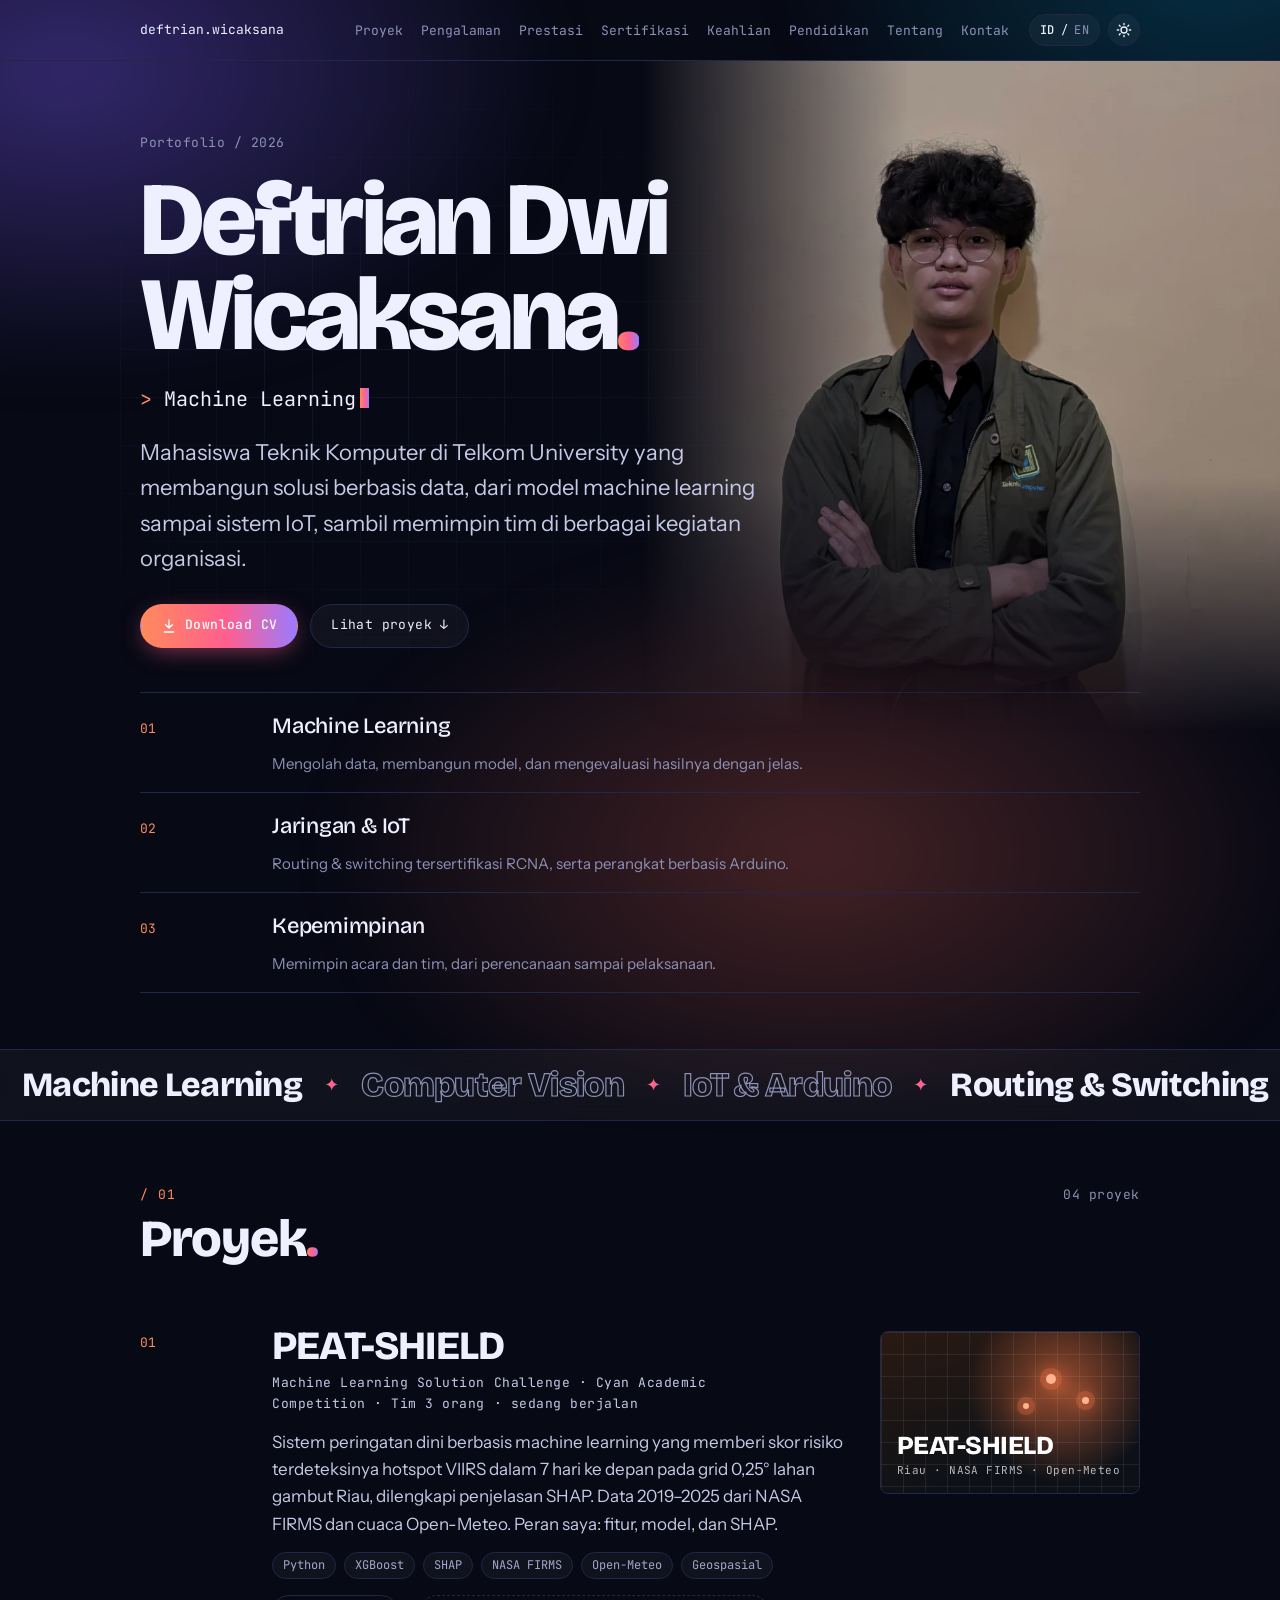
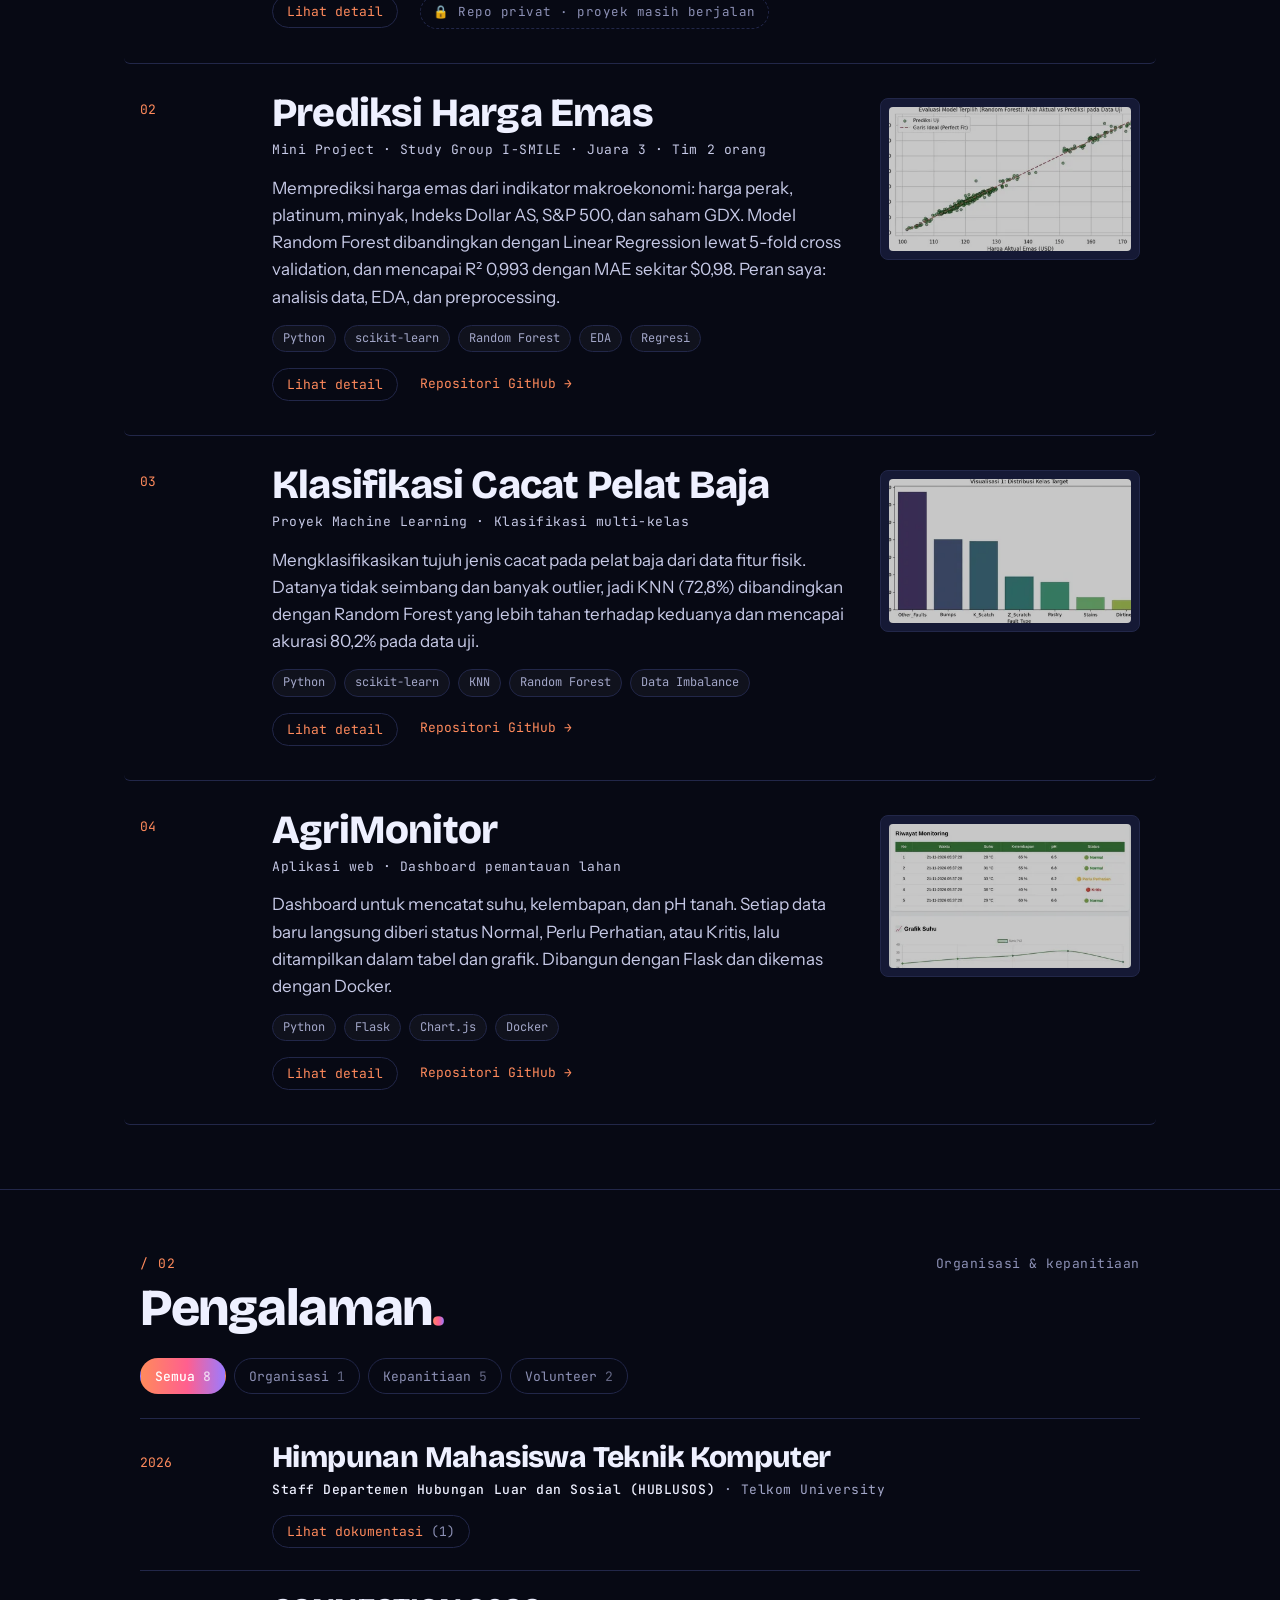
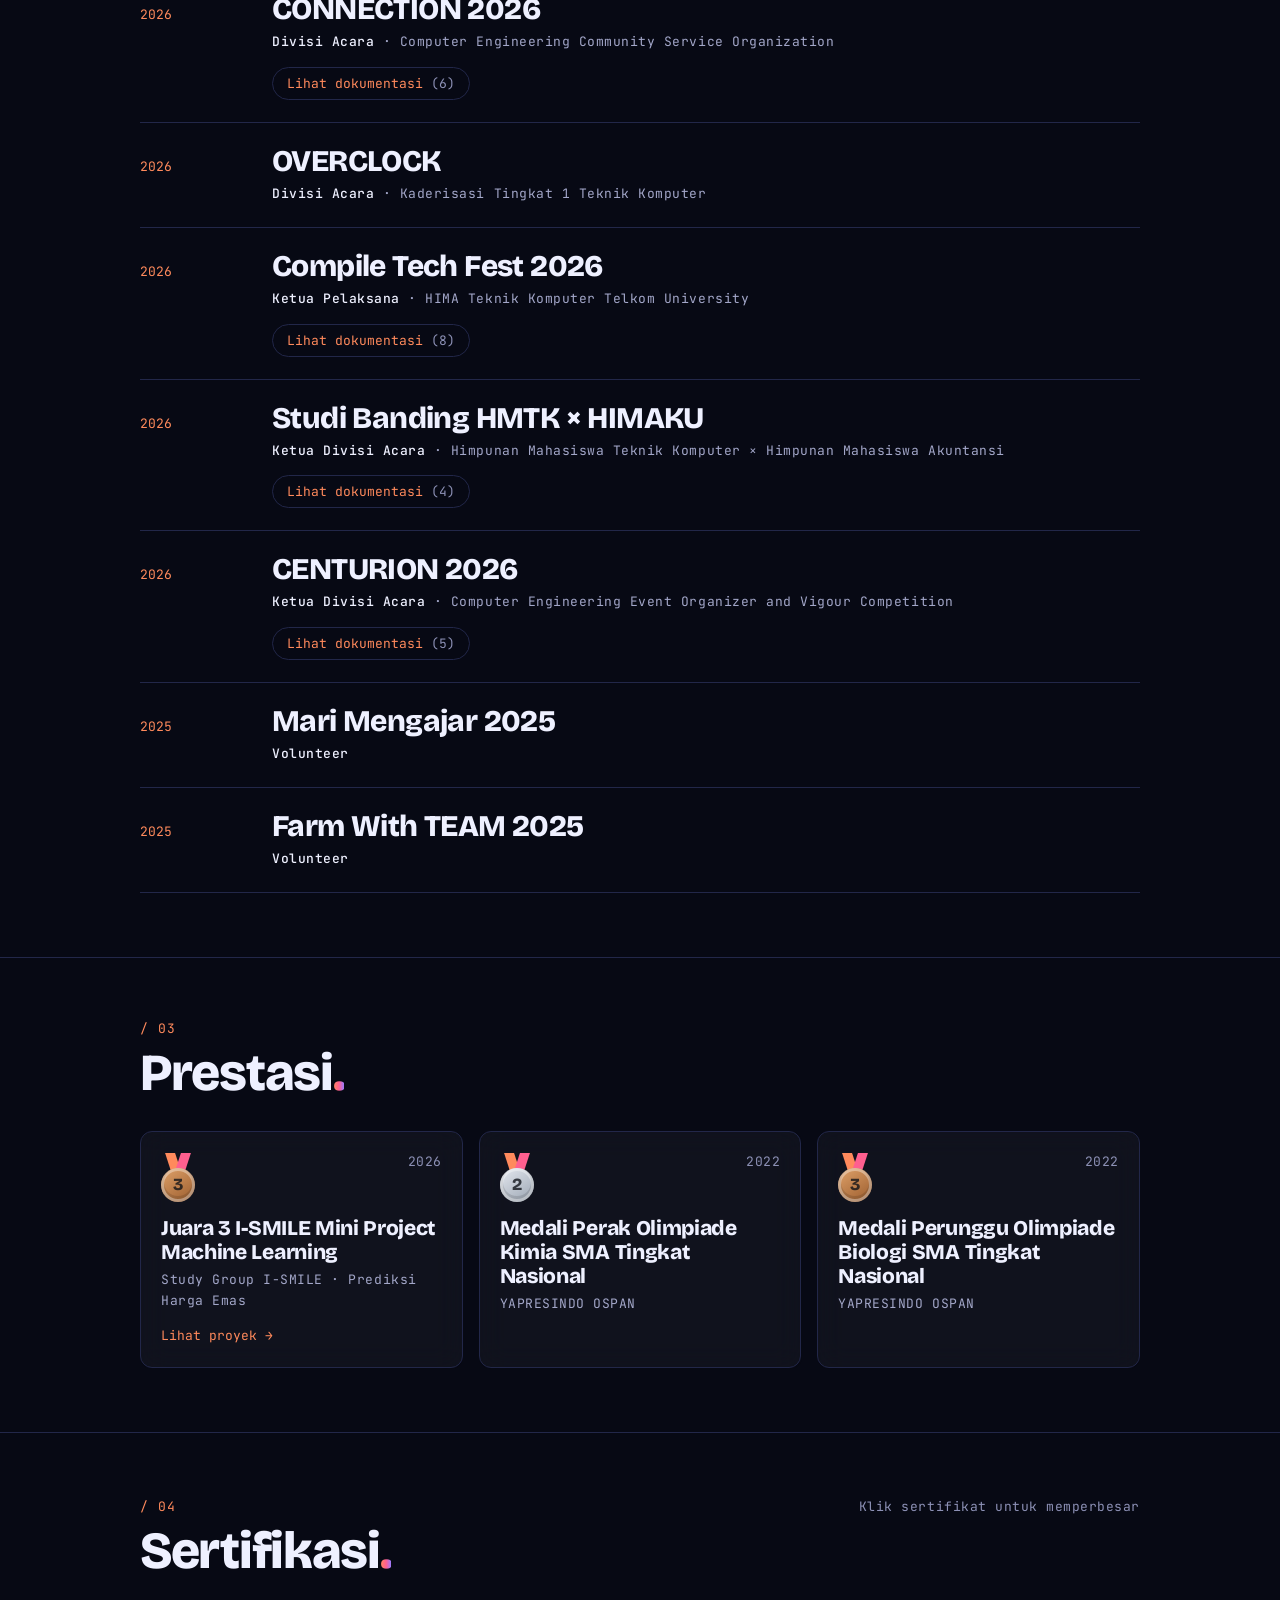
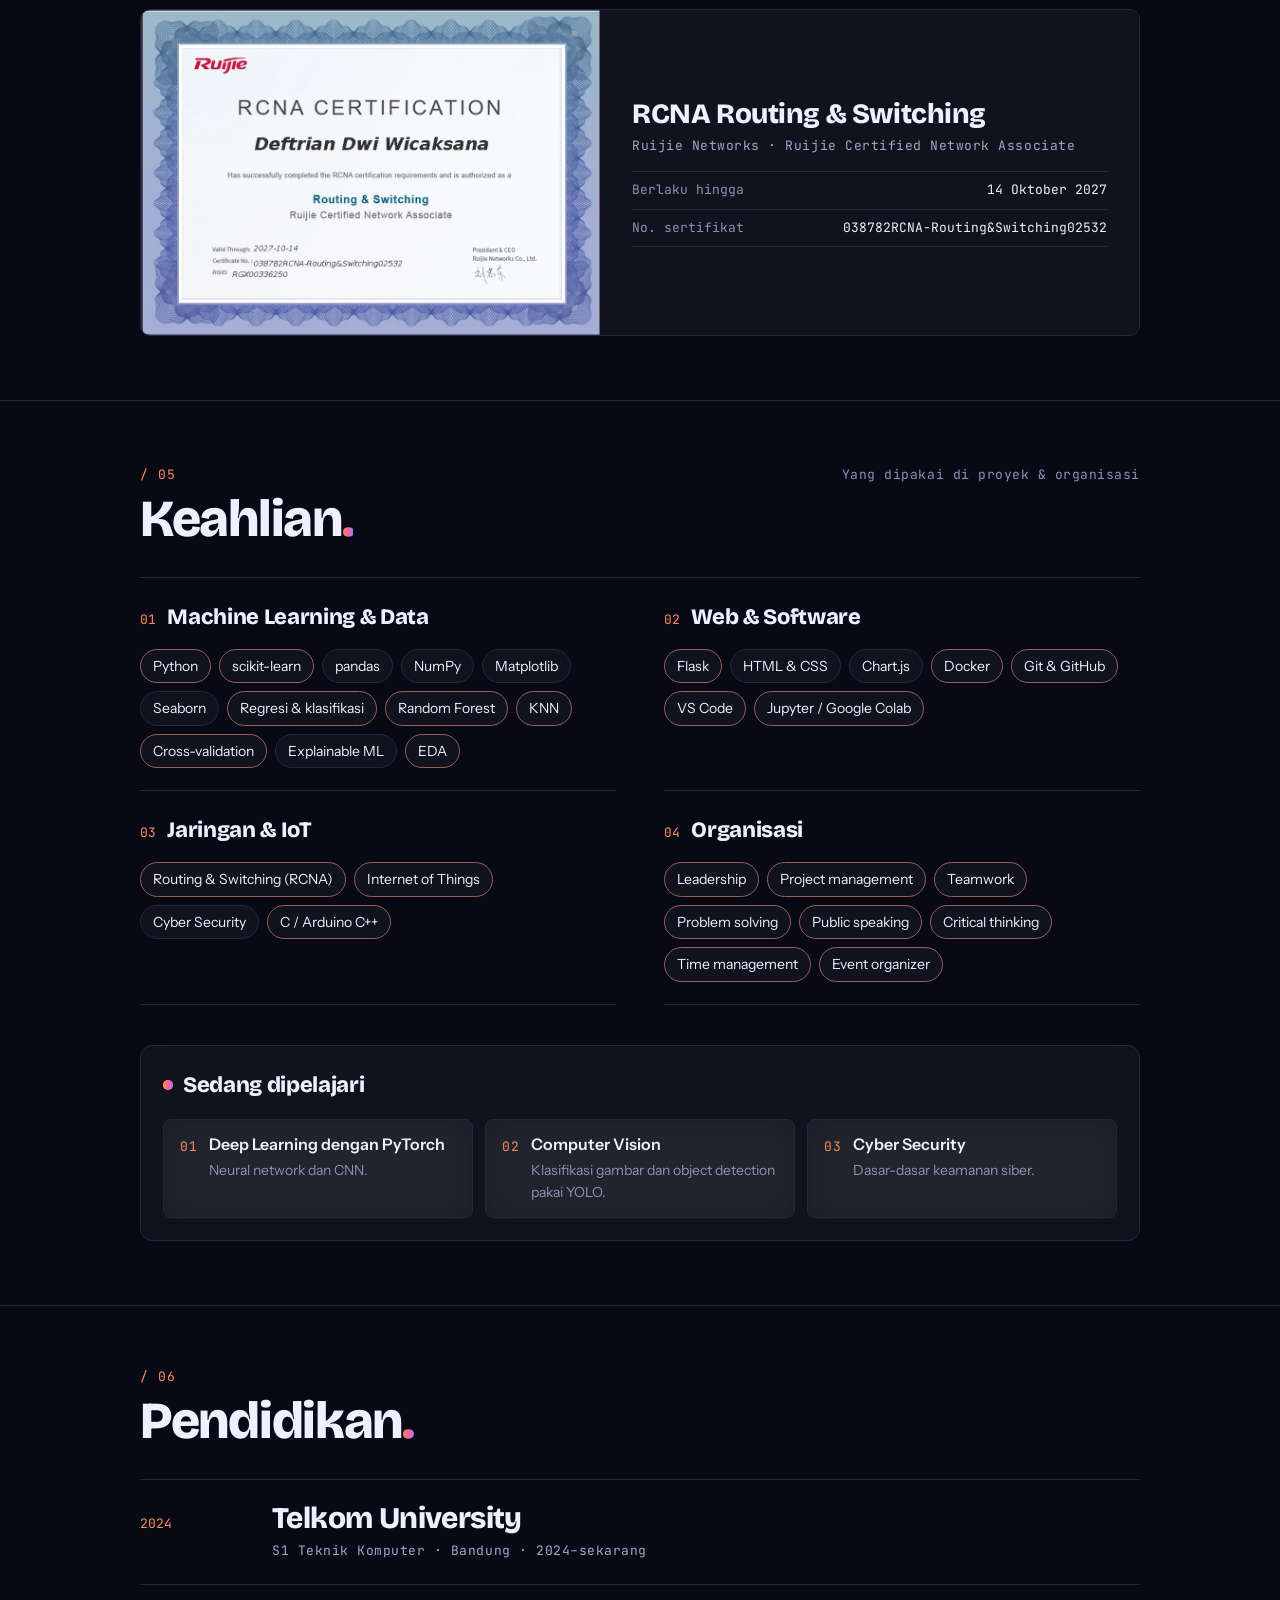
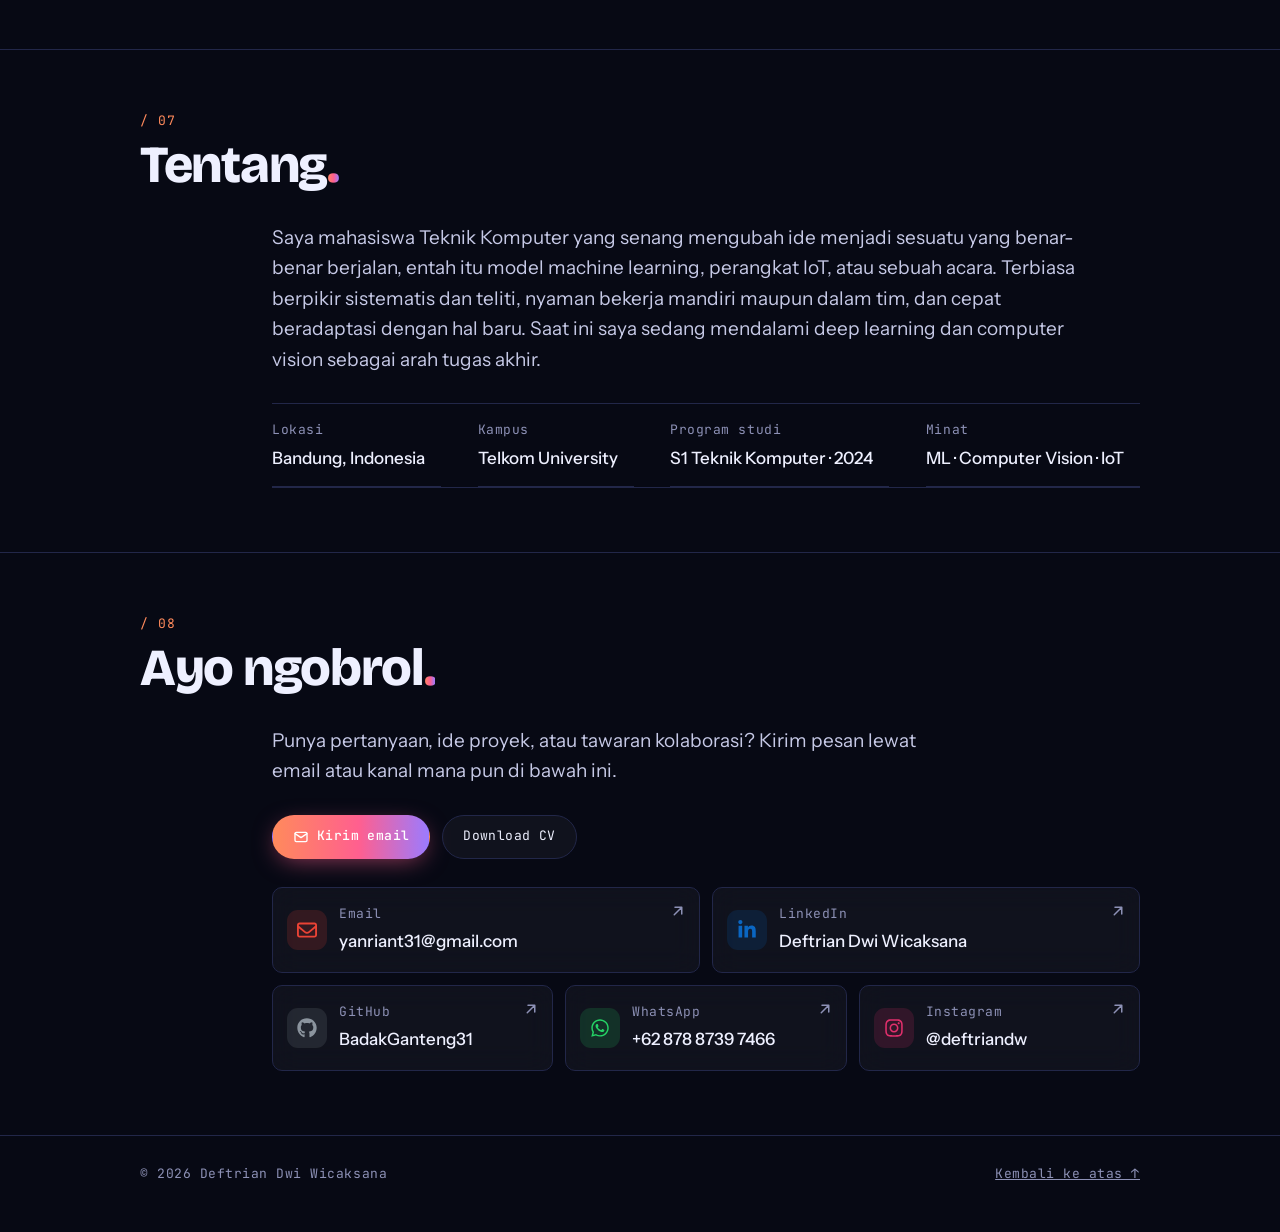
==== commit 6c3a549d: "Hilangkan scroll horizontal di layar dengan scrollbar Foto hero dan pita berjalan melebar beberapa p" ====
--- a/index.html
+++ b/index.html
@@ -6,18 +6,19 @@
 <title>Deftrian Dwi Wicaksana · Portofolio</title>
 <meta name="description" content="Portofolio Deftrian Dwi Wicaksana, mahasiswa Teknik Komputer Telkom University: proyek machine learning, pengalaman organisasi, prestasi, dan sertifikasi.">
 <meta name="google-site-verification" content="wzLdGLFgX-DhnZ3oupdvJrEeLS5F2GIs4_fGH1Pq-NU">
-<link rel="canonical" href="https://badakganteng31.github.io/">
-<link rel="alternate" hreflang="id" href="https://badakganteng31.github.io/">
-<link rel="alternate" hreflang="en" href="https://badakganteng31.github.io/?lang=en">
-<link rel="alternate" hreflang="x-default" href="https://badakganteng31.github.io/">
+<meta name="google-site-verification" content="juKuoLLOFqx4VRDG_yjQbtXPjMD5KFYjr8tSolxfFDw">
+<link rel="canonical" href="https://deftrianwicaksana.my.id/">
+<link rel="alternate" hreflang="id" href="https://deftrianwicaksana.my.id/">
+<link rel="alternate" hreflang="en" href="https://deftrianwicaksana.my.id/?lang=en">
+<link rel="alternate" hreflang="x-default" href="https://deftrianwicaksana.my.id/">
 <!-- Data profil untuk Google -->
 <script type="application/ld+json">
 {
   "@context": "https://schema.org",
   "@type": "Person",
   "name": "Deftrian Dwi Wicaksana",
-  "url": "https://badakganteng31.github.io/",
-  "image": "https://badakganteng31.github.io/foto-profil.webp",
+  "url": "https://deftrianwicaksana.my.id/",
+  "image": "https://deftrianwicaksana.my.id/foto-profil.webp",
   "description": "Mahasiswa Teknik Komputer Telkom University dengan minat machine learning, jaringan & IoT, dan kepemimpinan organisasi.",
   "jobTitle": "Mahasiswa Teknik Komputer",
   "affiliation": {
@@ -59,8 +60,8 @@
 <meta property="og:site_name" content="Deftrian Dwi Wicaksana">
 <meta property="og:title" content="Deftrian Dwi Wicaksana · Portofolio">
 <meta property="og:description" content="Mahasiswa Teknik Komputer Telkom University. Machine learning, jaringan & IoT, dan kepemimpinan organisasi.">
-<meta property="og:url" content="https://badakganteng31.github.io/">
-<meta property="og:image" content="https://badakganteng31.github.io/preview-v2.jpg">
+<meta property="og:url" content="https://deftrianwicaksana.my.id/">
+<meta property="og:image" content="https://deftrianwicaksana.my.id/preview-v3.jpg">
 <meta property="og:image:width" content="1200">
 <meta property="og:image:height" content="630">
 <meta property="og:image:alt" content="Deftrian Dwi Wicaksana, mahasiswa Teknik Komputer Telkom University">
@@ -71,7 +72,7 @@
 <meta name="twitter:card" content="summary_large_image">
 <meta name="twitter:title" content="Deftrian Dwi Wicaksana · Portofolio">
 <meta name="twitter:description" content="Mahasiswa Teknik Komputer Telkom University. Machine learning, jaringan & IoT, dan kepemimpinan organisasi.">
-<meta name="twitter:image" content="https://badakganteng31.github.io/preview-v2.jpg">
+<meta name="twitter:image" content="https://deftrianwicaksana.my.id/preview-v3.jpg">
 
 <!-- Ikon tab browser -->
 <link rel="icon" href="favicon.ico" sizes="any">
@@ -93,7 +94,7 @@
 <link rel="preconnect" href="https://fonts.googleapis.com">
 <link rel="preconnect" href="https://fonts.gstatic.com" crossorigin>
 <link href="https://fonts.googleapis.com/css2?family=Bricolage+Grotesque:opsz,wght@12..96,500;12..96,800&family=Instrument+Sans:wght@400;500;600&family=JetBrains+Mono:wght@400;500&display=swap" rel="stylesheet">
-<link rel="stylesheet" href="assets/style.css?v=3fbab636">
+<link rel="stylesheet" href="assets/style.css?v=e479c166">
 </head>
 <body>
 <div class="scroll-progress" aria-hidden="true"><span></span></div>
--- a/assets/style.css
+++ b/assets/style.css
@@ -57,7 +57,8 @@
 :root { --col: 56px; }
 @media (min-width: 640px) { :root { --col: 120px; } }
 * { box-sizing: border-box; }
-html { scroll-behavior: smooth; }
+html { scroll-behavior: smooth; overflow-x: clip; }
+body { overflow-x: clip; }
 body {
   margin: 0;
   background: var(--ink);
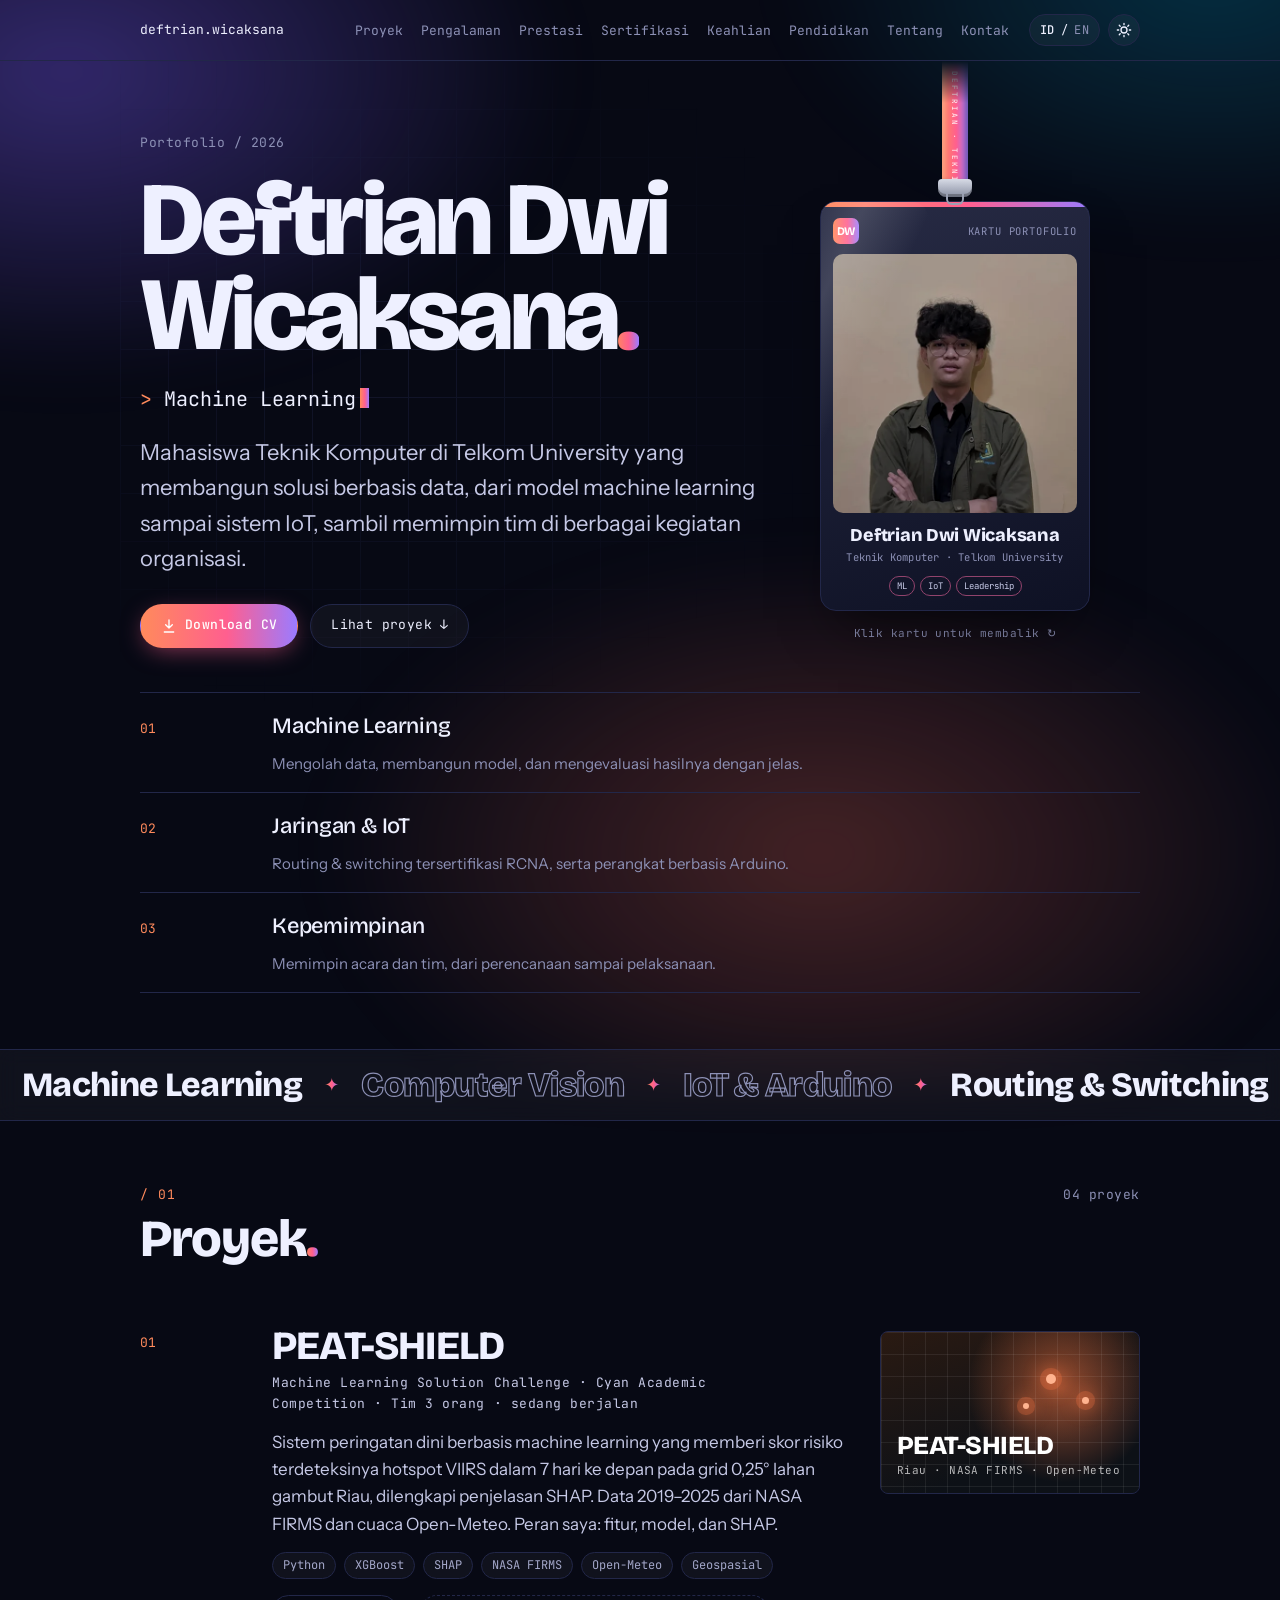
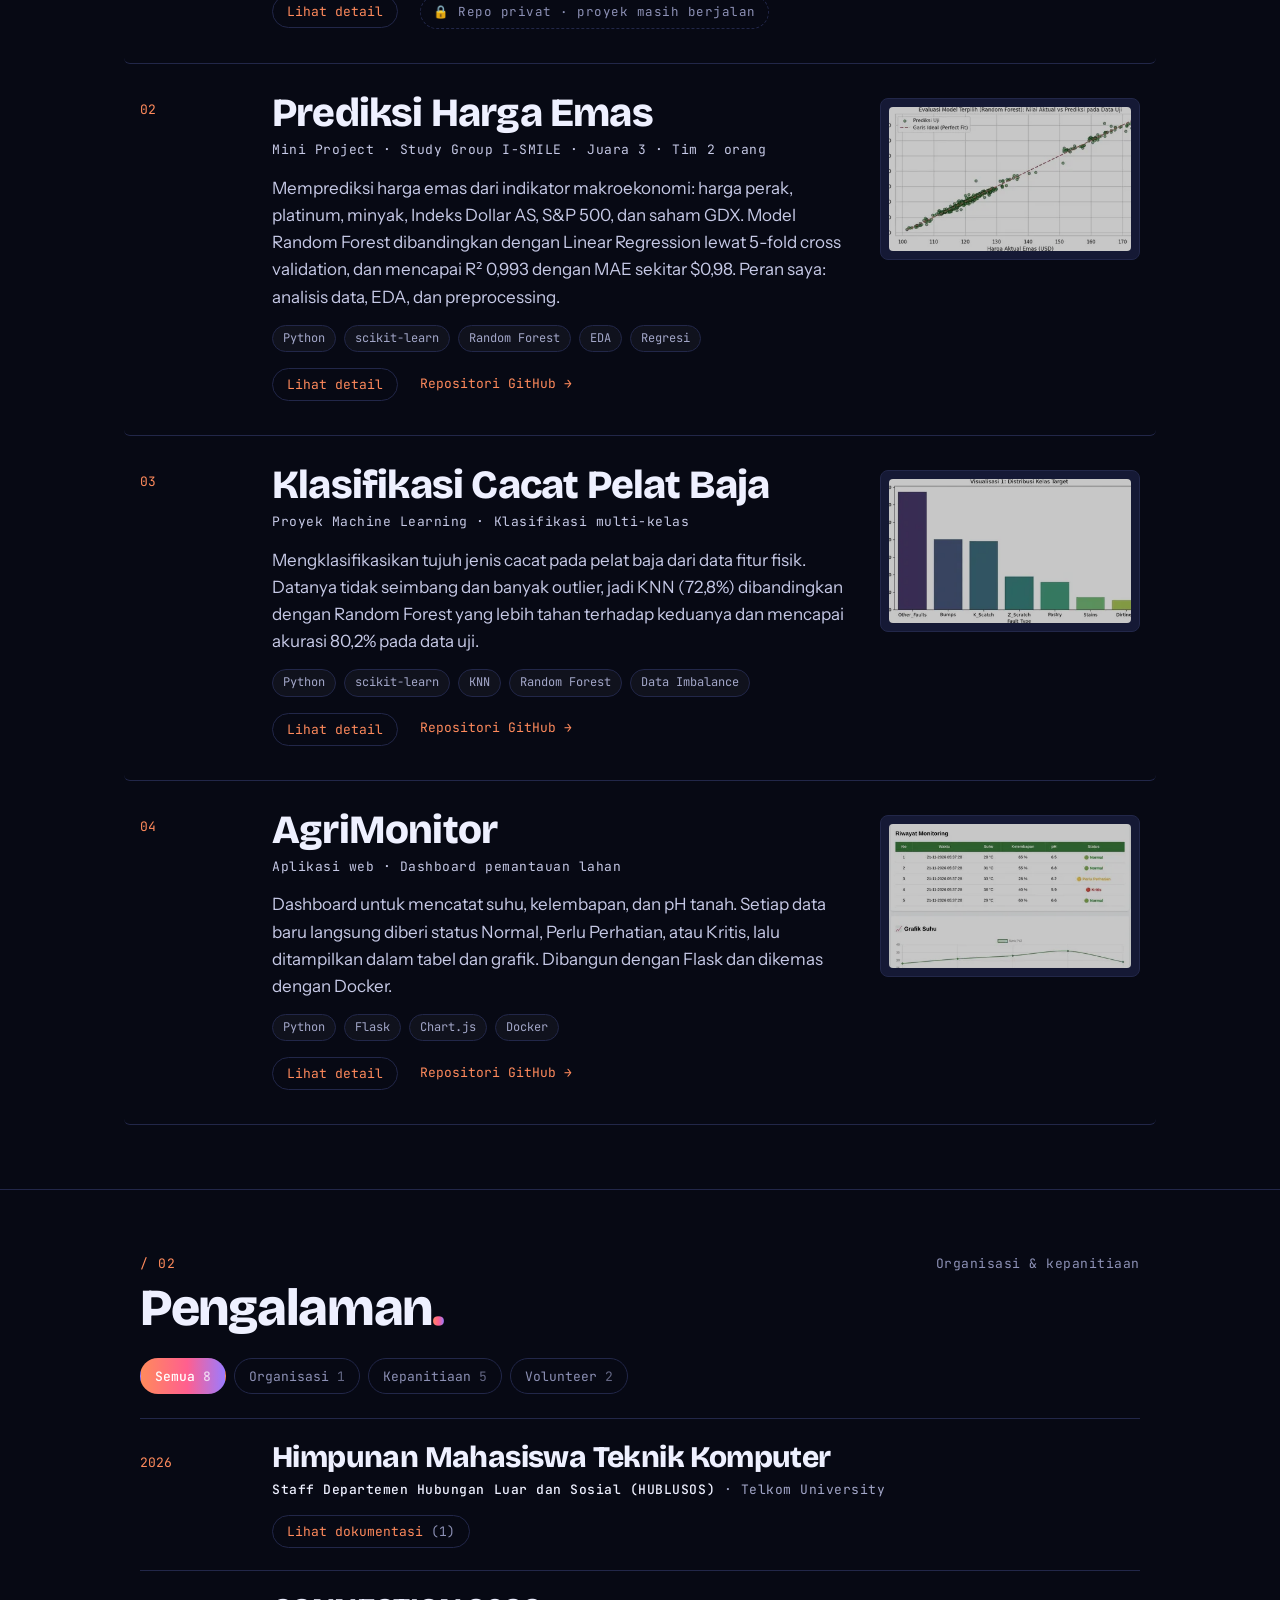
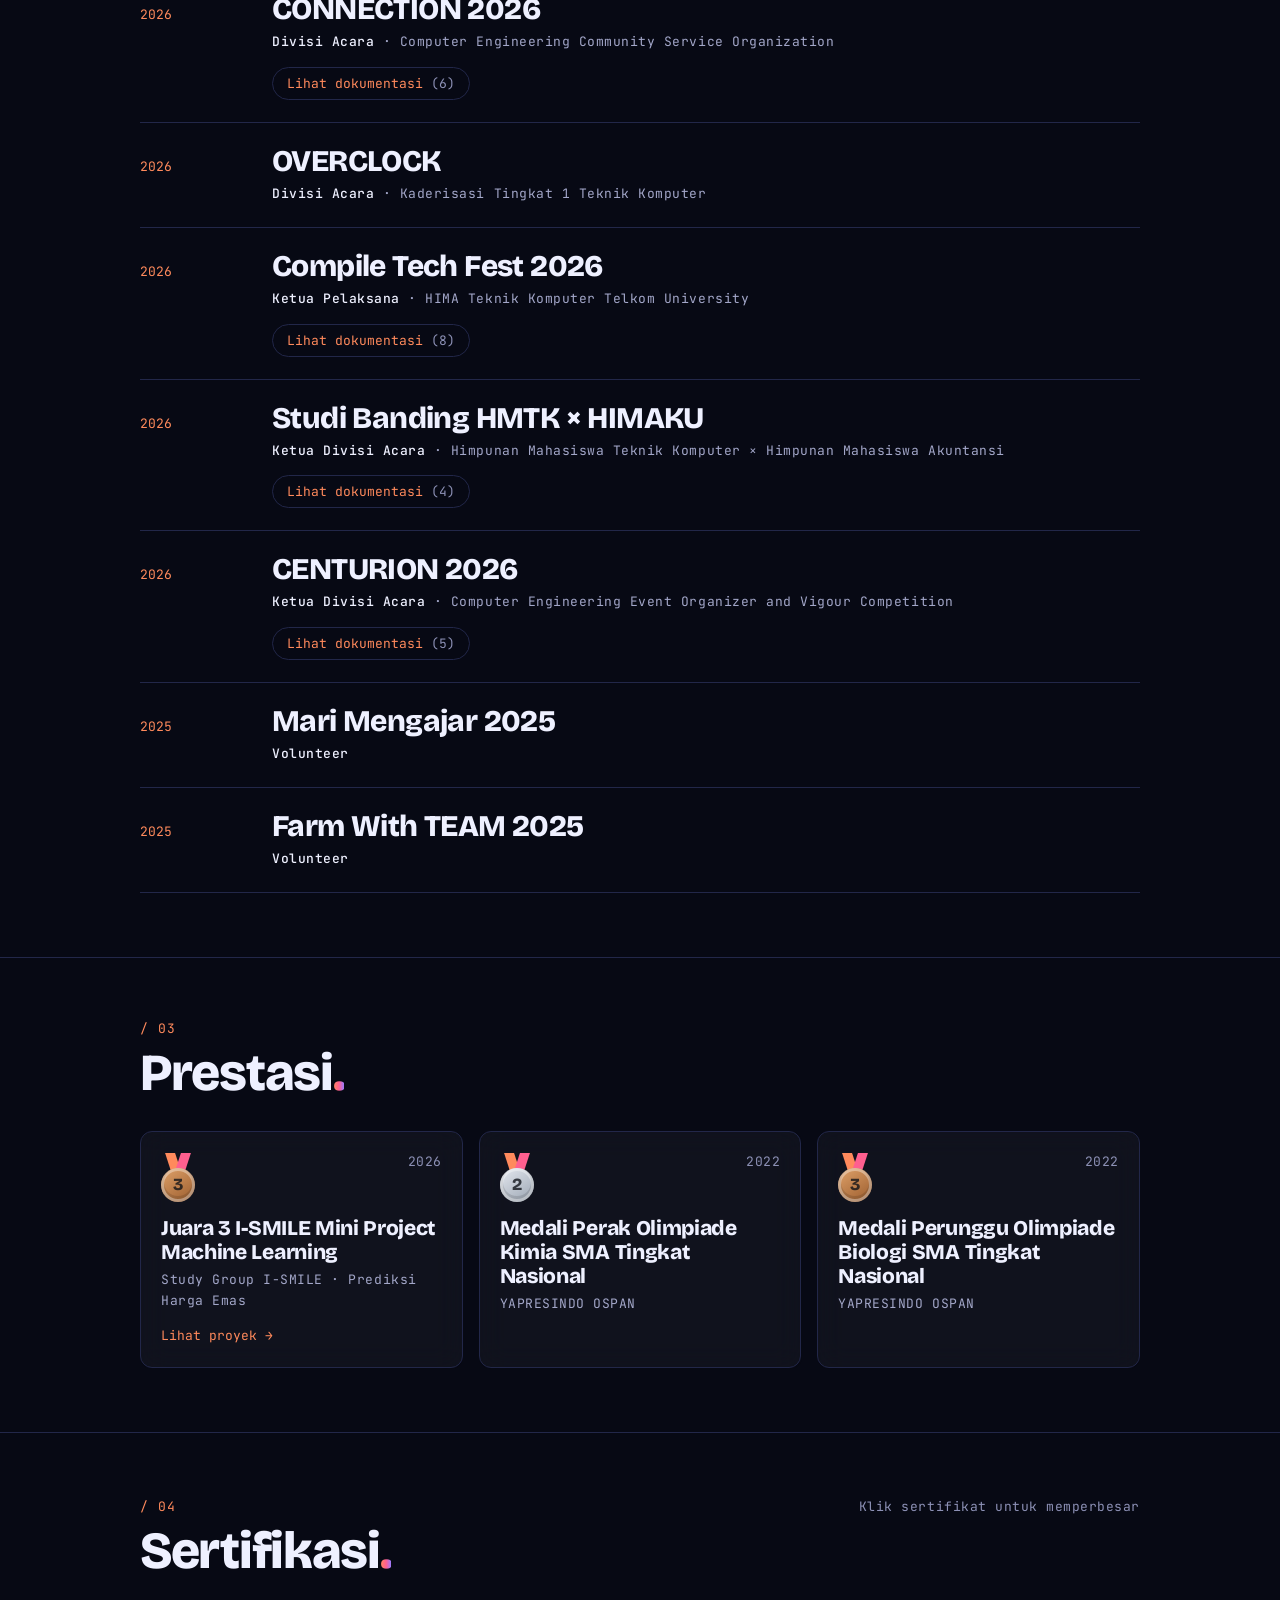
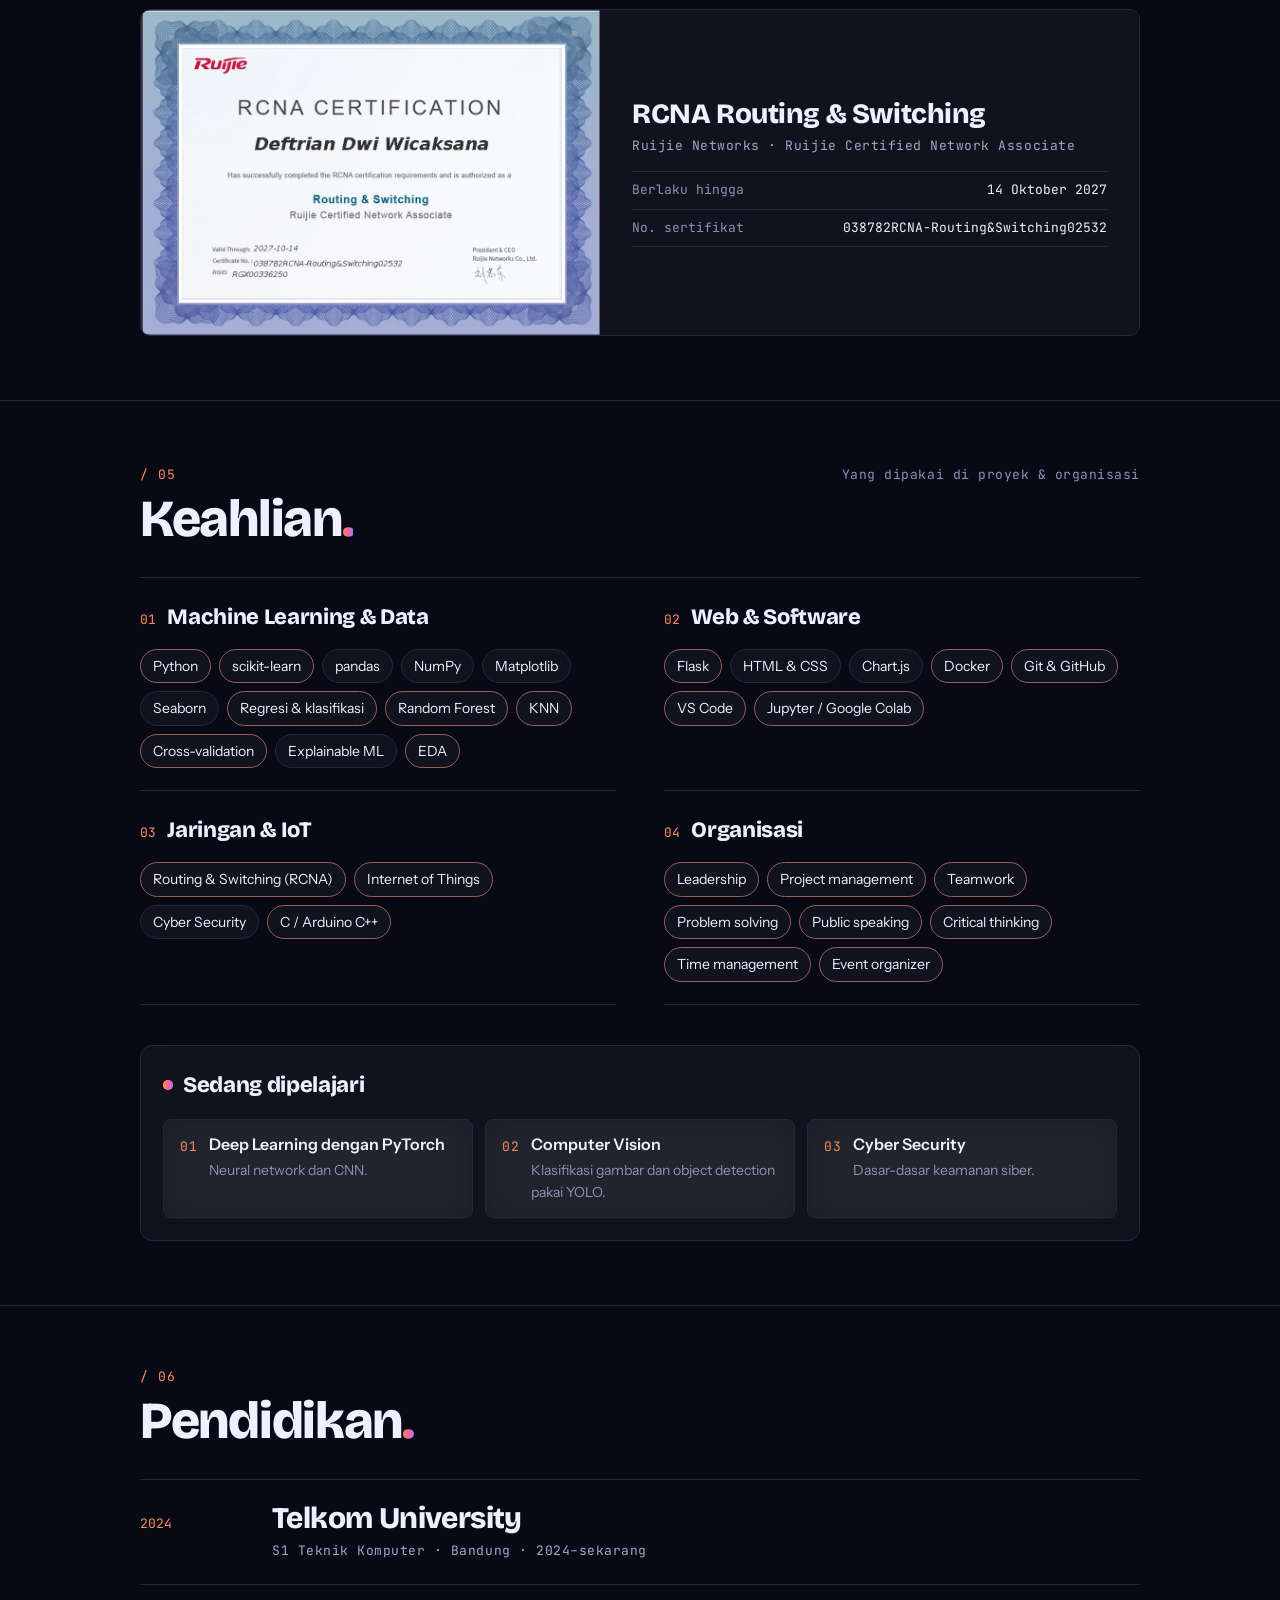
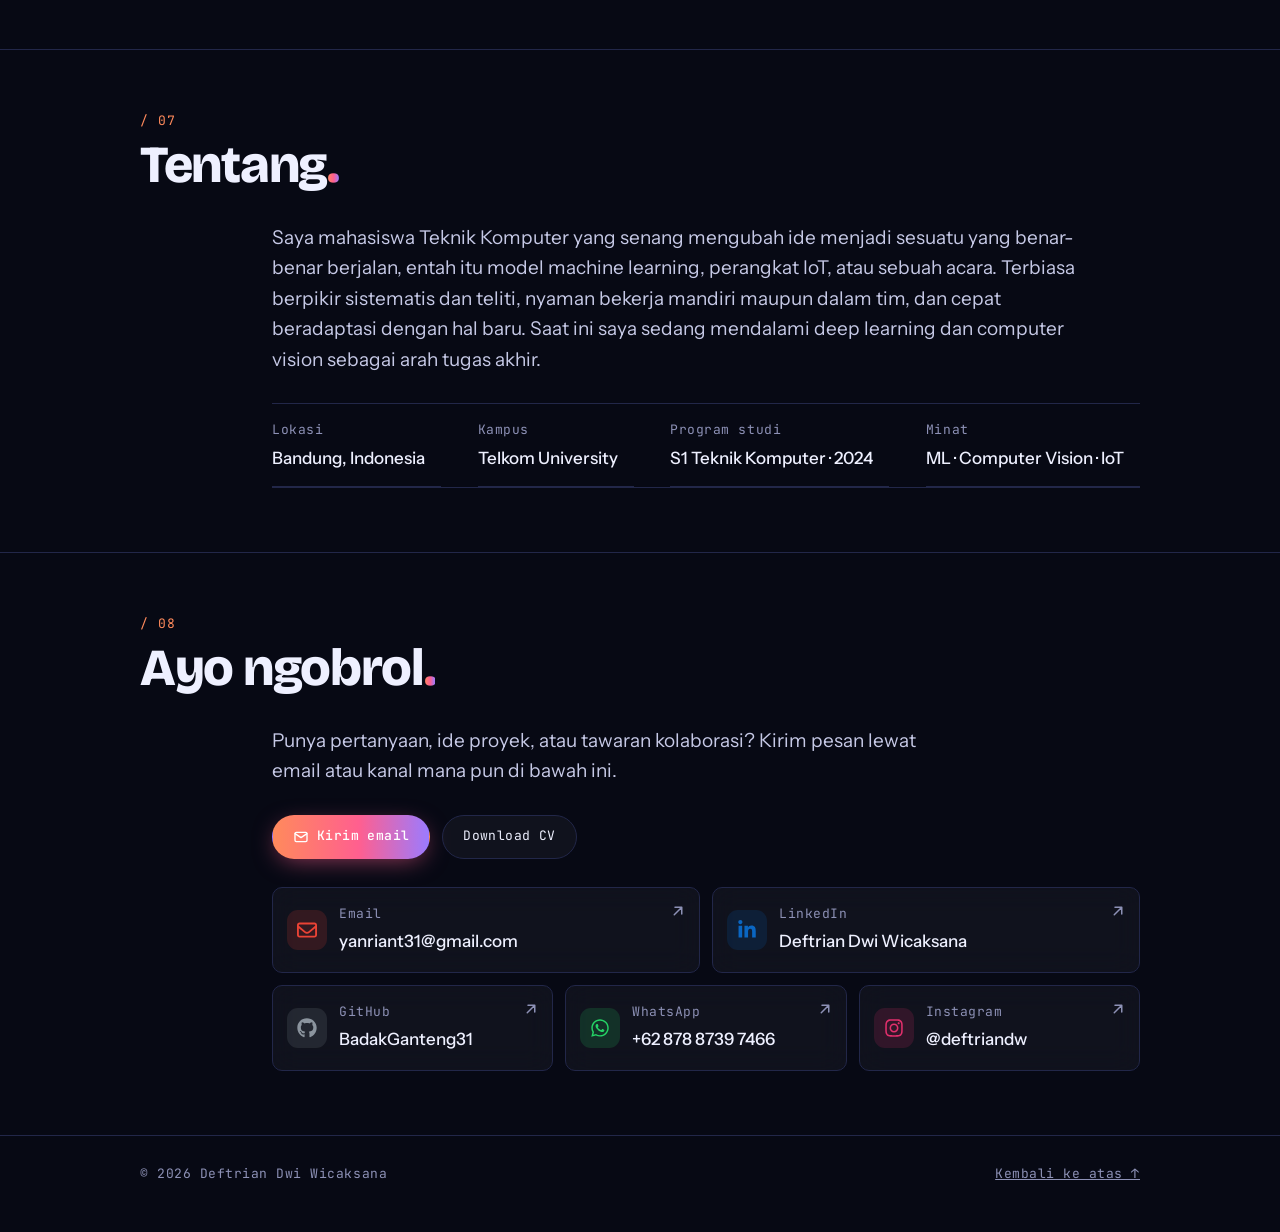
==== commit 56018f62: "Ganti foto hero dengan kartu ID 3D yang bisa dibalik Kartu bergantung pada tali lanyard bergradien, " ====
--- a/index.html
+++ b/index.html
@@ -94,7 +94,7 @@
 <link rel="preconnect" href="https://fonts.googleapis.com">
 <link rel="preconnect" href="https://fonts.gstatic.com" crossorigin>
 <link href="https://fonts.googleapis.com/css2?family=Bricolage+Grotesque:opsz,wght@12..96,500;12..96,800&family=Instrument+Sans:wght@400;500;600&family=JetBrains+Mono:wght@400;500&display=swap" rel="stylesheet">
-<link rel="stylesheet" href="assets/style.css?v=e479c166">
+<link rel="stylesheet" href="assets/style.css?v=3e37301c">
 </head>
 <body>
 <div class="scroll-progress" aria-hidden="true"><span></span></div>
@@ -130,9 +130,30 @@
   <div class="wrap">
     <div class="hero">
       <div class="hero-top">
-        <figure class="hero-photo">
-          <img src="foto-profil.webp" srcset="foto-profil-480.webp 480w, foto-profil.webp 900w" sizes="(min-width: 860px) min(50vw, 720px), 100vw" alt="Foto Deftrian Dwi Wicaksana" data-i18n-attr="alt:hero.alt" width="900" height="1257" fetchpriority="high">
-        </figure>
+        <!-- Kartu ID 3D: ide dari template portofoliov2 karya Surya Hidayanto (github.com/sryahdyt/portofoliov2) -->
+        <div class="idcard-wrap" aria-label="Kartu identitas" data-i18n-attr="aria-label:id.label">
+          <div class="lanyard" aria-hidden="true"><span>DEFTRIAN · TEKNIK KOMPUTER · DEFTRIAN · TEKNIK KOMPUTER</span></div>
+          <div class="clip" aria-hidden="true"></div>
+          <button class="idcard" type="button" aria-pressed="false" aria-label="Balik kartu" data-i18n-attr="aria-label:id.flip">
+            <span class="idcard-inner">
+              <span class="id-face id-front">
+                <span class="id-top"><b class="id-logo">DW</b><span class="mono" data-i18n="id.kind">Kartu Portofolio</span></span>
+                <img src="kartu-foto.webp" alt="Foto Deftrian Dwi Wicaksana" data-i18n-attr="alt:hero.alt" width="520" height="598" fetchpriority="high">
+                <span class="id-name">Deftrian Dwi Wicaksana</span>
+                <span class="id-role mono" data-i18n="id.role">Teknik Komputer · Telkom University</span>
+                <span class="id-tags"><i>ML</i><i>IoT</i><i>Leadership</i></span>
+              </span>
+              <span class="id-face id-back">
+                <span class="id-top"><b class="id-logo">DW</b><span class="mono" data-i18n="id.scan">Pindai untuk membuka</span></span>
+                <img class="id-qr" src="qr/qr-portofolio.png" alt="QR code ke deftrianwicaksana.my.id" width="936" height="936" loading="lazy">
+                <span class="id-name id-url">deftrianwicaksana.my.id</span>
+                <span class="id-role mono">yanriant31@gmail.com</span>
+                <span class="id-role mono">github.com/BadakGanteng31</span>
+              </span>
+            </span>
+          </button>
+          <p class="id-hint mono" aria-hidden="true"><span data-i18n="id.hint">Klik kartu untuk membalik</span> ↻</p>
+        </div>
         <div class="hero-text">
           <div class="mono" data-i18n="hero.kicker">Portofolio / 2026</div>
           <h1>Deftrian Dwi<br>Wicaksana<span>.</span></h1>
@@ -549,7 +570,7 @@
   <div class="g-body" id="g-body"></div>
 </dialog>
 
-<script src="assets/data.js?v=a3436c0f"></script>
-<script src="assets/main.js?v=4ff48306"></script>
+<script src="assets/data.js?v=2f6e8611"></script>
+<script src="assets/main.js?v=12beb975"></script>
 </body>
 </html>
--- a/assets/style.css
+++ b/assets/style.css
@@ -121,30 +121,65 @@
 .hero h1 span { color: var(--ember); }
 .hero-top { position: relative; }
 .hero-text { position: relative; z-index: 1; }
-.hero-photo { margin: -72px -20px 0; height: 400px; position: relative; overflow: hidden; }
-.hero-photo img {
-  width: 100%; height: 100%; object-fit: cover; object-position: 50% 30%; display: block;
-  filter: var(--photo-filter);
-  -webkit-mask-image: linear-gradient(to bottom, #000 45%, transparent 98%);
-          mask-image: linear-gradient(to bottom, #000 45%, transparent 98%);
-}
-.hero-photo + .hero-text { margin-top: -96px; }
+/* ---------- kartu ID 3D ---------- */
+.idcard-wrap { --w: 230px; position: relative; z-index: 1; width: var(--w); margin: -40px auto 28px; display: flex; flex-direction: column; align-items: center; perspective: 1200px; }
+.lanyard {
+  width: 26px; height: 96px; margin-top: -32px; overflow: hidden; display: flex; justify-content: center;
+  background: var(--grad); box-shadow: inset -3px 0 5px rgba(0,0,0,.3), inset 3px 0 5px rgba(255,255,255,.25);
+  -webkit-mask-image: linear-gradient(to bottom, transparent, #000 35%); mask-image: linear-gradient(to bottom, transparent, #000 35%);
+}
+.lanyard span { writing-mode: vertical-rl; font-family: var(--font-mono); font-size: 7.5px; font-weight: 500; letter-spacing: 2px; color: rgba(255,255,255,.85); white-space: nowrap; padding-top: 10px; }
+.clip { width: 34px; height: 18px; margin-top: -2px; border-radius: 4px 4px 8px 8px; background: linear-gradient(180deg, #d7dbe6, #8a90a3); box-shadow: inset 0 -3px 0 rgba(0,0,0,.25); position: relative; z-index: 2; }
+.clip::after { content: ""; position: absolute; left: 50%; bottom: -8px; width: 14px; height: 10px; transform: translateX(-50%); border: 2px solid #9aa0b2; border-top: 0; border-radius: 0 0 6px 6px; }
+.idcard {
+  all: unset; box-sizing: border-box; display: block; width: var(--w); aspect-ratio: 5 / 7.6; margin-top: 4px; cursor: pointer;
+  transform-origin: 50% -40px; animation: swing 6s ease-in-out infinite; -webkit-tap-highlight-color: transparent;
+}
+.idcard:focus-visible { outline: 2px solid var(--ember); outline-offset: 6px; border-radius: 18px; }
+.idcard-inner {
+  position: relative; display: block; width: 100%; height: 100%; transform-style: preserve-3d;
+  transform: rotateX(var(--rx, 0deg)) rotateY(calc(var(--ry, 0deg) + var(--flip, 0deg)));
+  transition: transform .9s cubic-bezier(.2,.8,.2,1);
+}
+.idcard.tilting .idcard-inner { transition: transform .15s ease-out; }
+.idcard[aria-pressed="true"] { --flip: 180deg; }
+.id-face {
+  position: absolute; inset: 0; display: flex; flex-direction: column; align-items: center; gap: 4px; padding: 12px 12px 14px;
+  border-radius: 16px; overflow: hidden; backface-visibility: hidden; -webkit-backface-visibility: hidden;
+  background: linear-gradient(160deg, color-mix(in srgb, var(--ink-3) 92%, #fff), var(--ink-2)); border: 1px solid var(--line);
+  box-shadow: 0 26px 50px -18px rgba(0,0,0,.6), inset 0 1px 0 rgba(255,255,255,.08); text-align: center;
+}
+.id-face::before { content: ""; position: absolute; inset: 0 0 auto 0; height: 5px; background: var(--grad); }
+.id-face::after {
+  content: ""; position: absolute; inset: 0; pointer-events: none; border-radius: inherit;
+  background: linear-gradient(115deg, transparent 30%, rgba(255,255,255,.14) 45%, transparent 60%);
+  transform: translateX(var(--shine, -60%)); transition: transform .4s;
+}
+.id-back { transform: rotateY(180deg); justify-content: center; }
+.id-top { display: flex; align-items: center; justify-content: space-between; width: 100%; margin: 4px 0 6px; }
+.id-top .mono { font-size: 9.5px; letter-spacing: .08em; text-transform: uppercase; }
+.id-logo { display: grid; place-items: center; width: 26px; height: 26px; border-radius: 7px; background: var(--grad); color: #fff; font-family: var(--font-display); font-size: 11.5px; letter-spacing: -.04em; }
+.id-front img { width: 100%; flex: 1; min-height: 0; object-fit: cover; object-position: 50% 20%; border-radius: 10px; filter: var(--photo-filter); }
+.id-qr { width: 74%; height: auto; border-radius: 10px; margin: 4px 0 8px; }
+.id-name { margin-top: 8px; font-family: var(--font-display); font-weight: 800; font-size: 15.5px; letter-spacing: -.015em; line-height: 1.15; color: var(--text); }
+.id-url { font-size: 13px; margin-top: 2px; }
+.id-role { font-size: 9.5px; letter-spacing: .02em; }
+.id-tags { display: flex; gap: 5px; margin-top: 6px; }
+.id-tags i { font-style: normal; font-family: var(--font-mono); font-size: 9px; padding: 2px 7px; border-radius: 99px; border: 1px solid color-mix(in srgb, var(--ember-2) 50%, var(--line)); color: var(--text-2); }
+.id-hint { margin: 14px 0 0; font-size: 11px; }
+@keyframes swing { 0%, 100% { rotate: -1.6deg; } 50% { rotate: 1.6deg; } }
+.idcard:hover, .idcard:focus-visible { animation-play-state: paused; }
+@media (min-width: 860px) {
+  .idcard-wrap { --w: 270px; position: absolute; right: 2%; top: -72px; margin: 0; }
+  .lanyard { height: 120px; margin-top: 0; }
+  .id-name { font-size: 18px; }
+  .id-role, .id-top .mono { font-size: 10.5px; }
+}
+@media (min-width: 1100px) { .idcard-wrap { right: 5%; } }
+@media (prefers-reduced-motion: reduce) { .idcard { animation: none; } .idcard-inner { transition: none; } }
 @media (min-width: 860px) {
   .hero-top { min-height: 500px; display: flex; align-items: center; }
   .hero-text { max-width: 62%; }
-  .hero-photo {
-    position: absolute; margin: 0; z-index: 0;
-    top: -72px; bottom: -40px; height: auto;
-    right: calc((100vw - min(1040px, 100vw)) / -2 - 20px);
-    width: min(50vw, 720px);
-  }
-  .hero-photo img {
-    object-position: 50% 22%;
-    -webkit-mask-image: linear-gradient(to right, transparent 0%, #000 42%), linear-gradient(to bottom, #000 62%, transparent 100%);
-            mask-image: linear-gradient(to right, transparent 0%, #000 42%), linear-gradient(to bottom, #000 62%, transparent 100%);
-    -webkit-mask-composite: source-in; mask-composite: intersect;
-  }
-  .hero-photo + .hero-text { margin-top: 0; }
   .hero h1 { font-size: clamp(52px, 8.6vw, 104px); }
 }
 .typer { margin: -8px 0 20px; font-family: var(--font-mono); font-size: clamp(16px, 2.2vw, 20px); color: var(--text); min-height: 1.6em; }
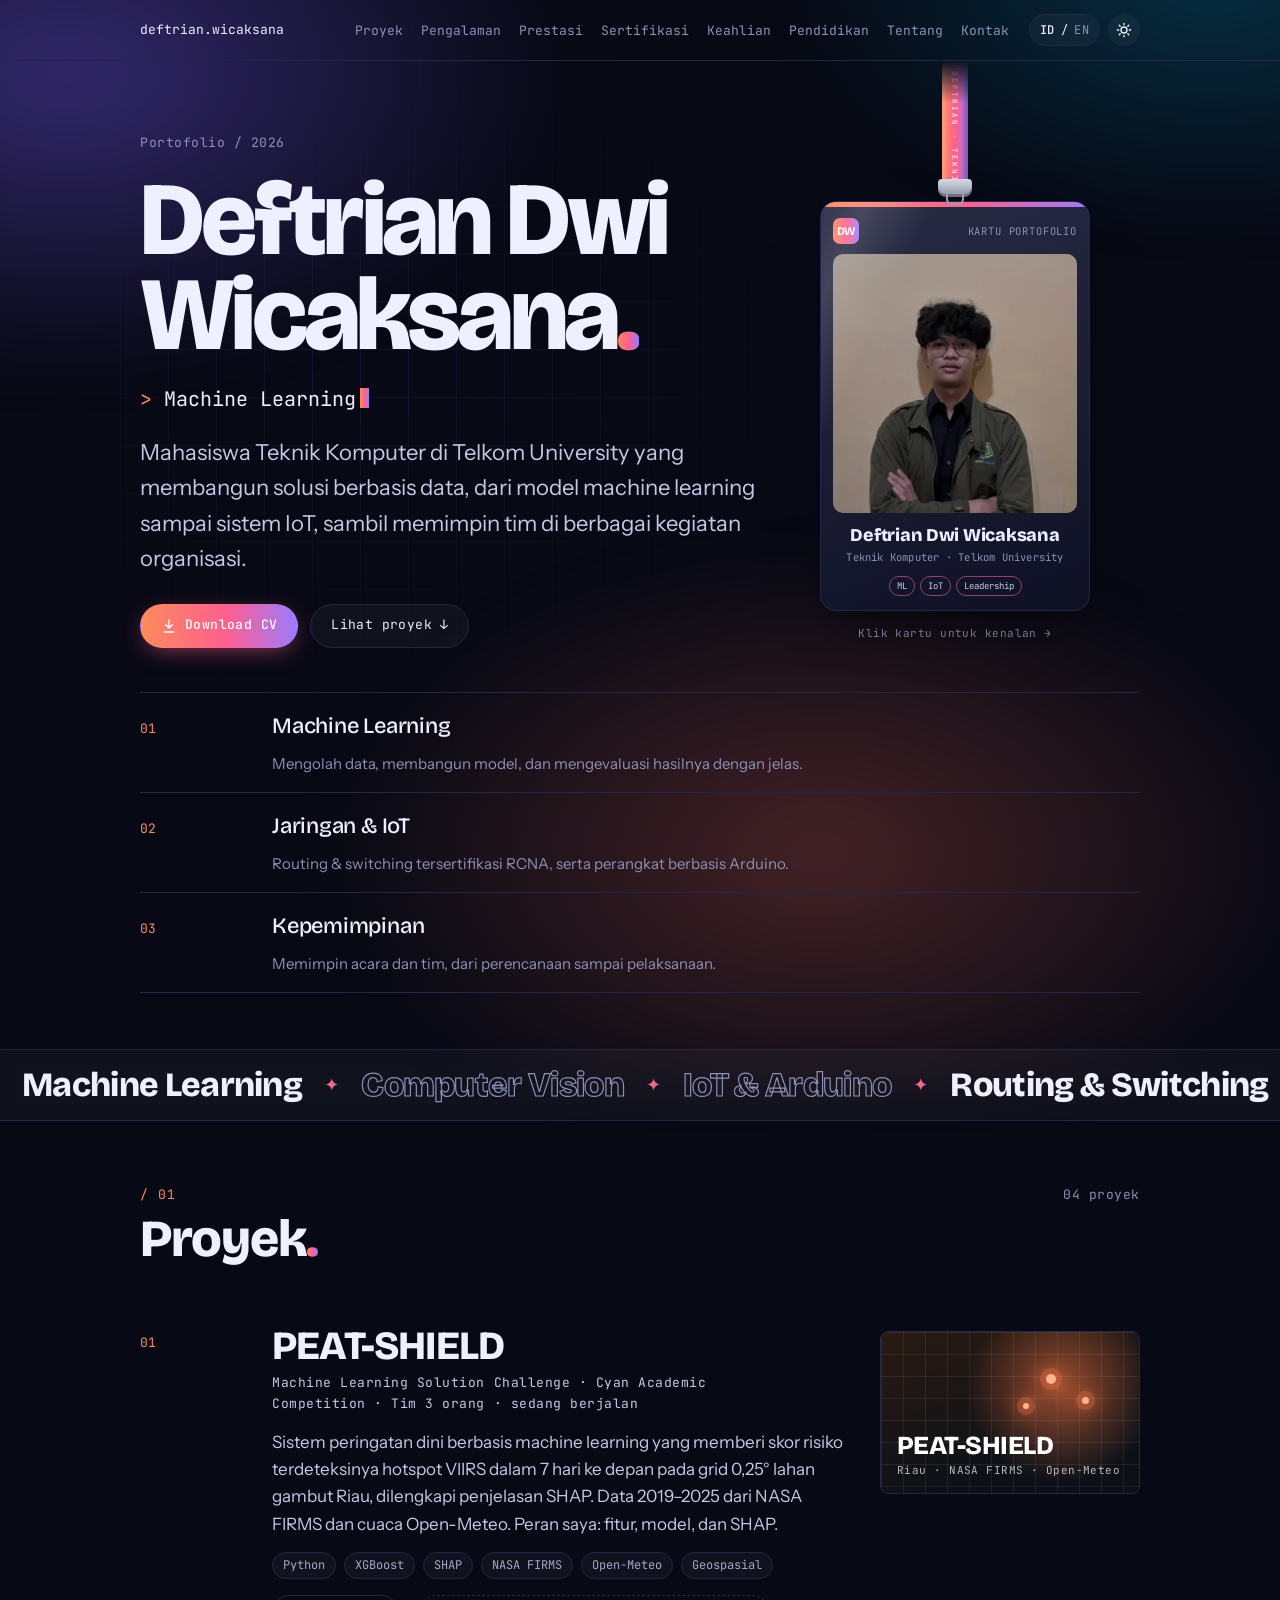
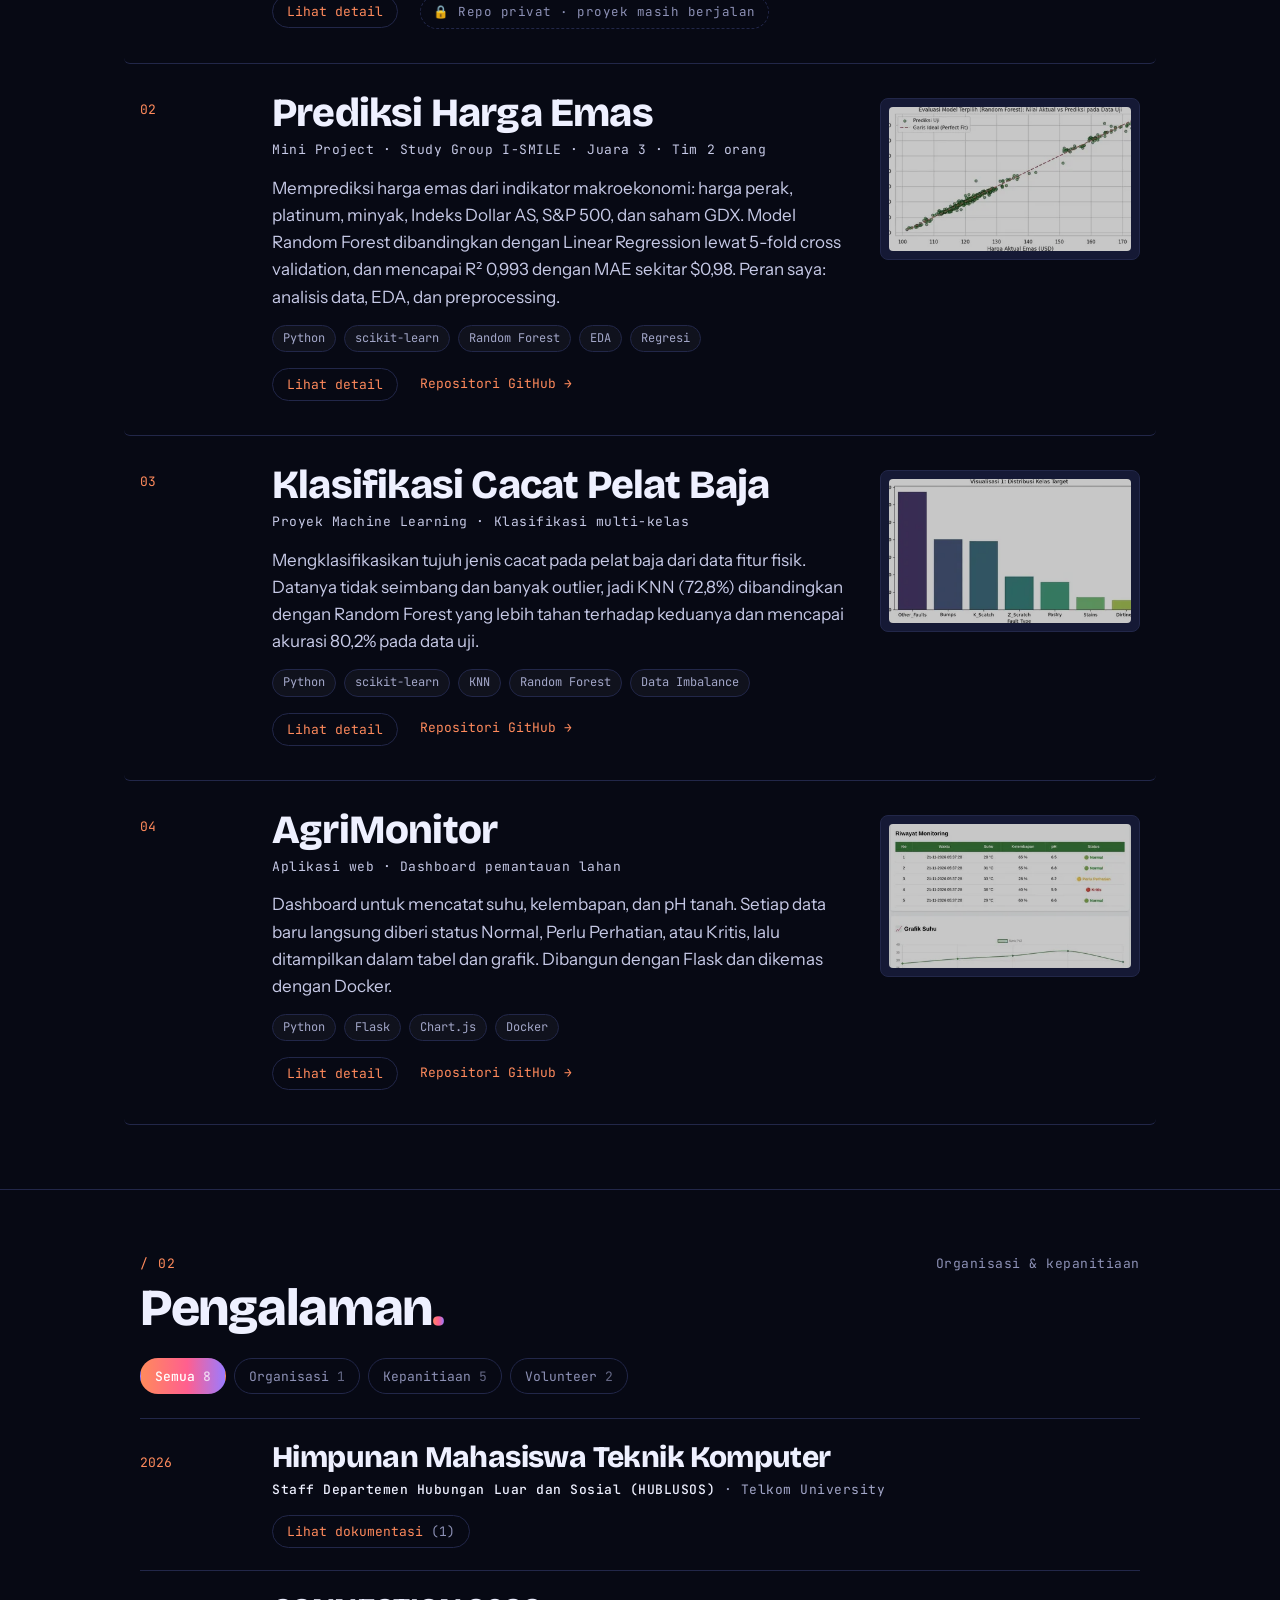
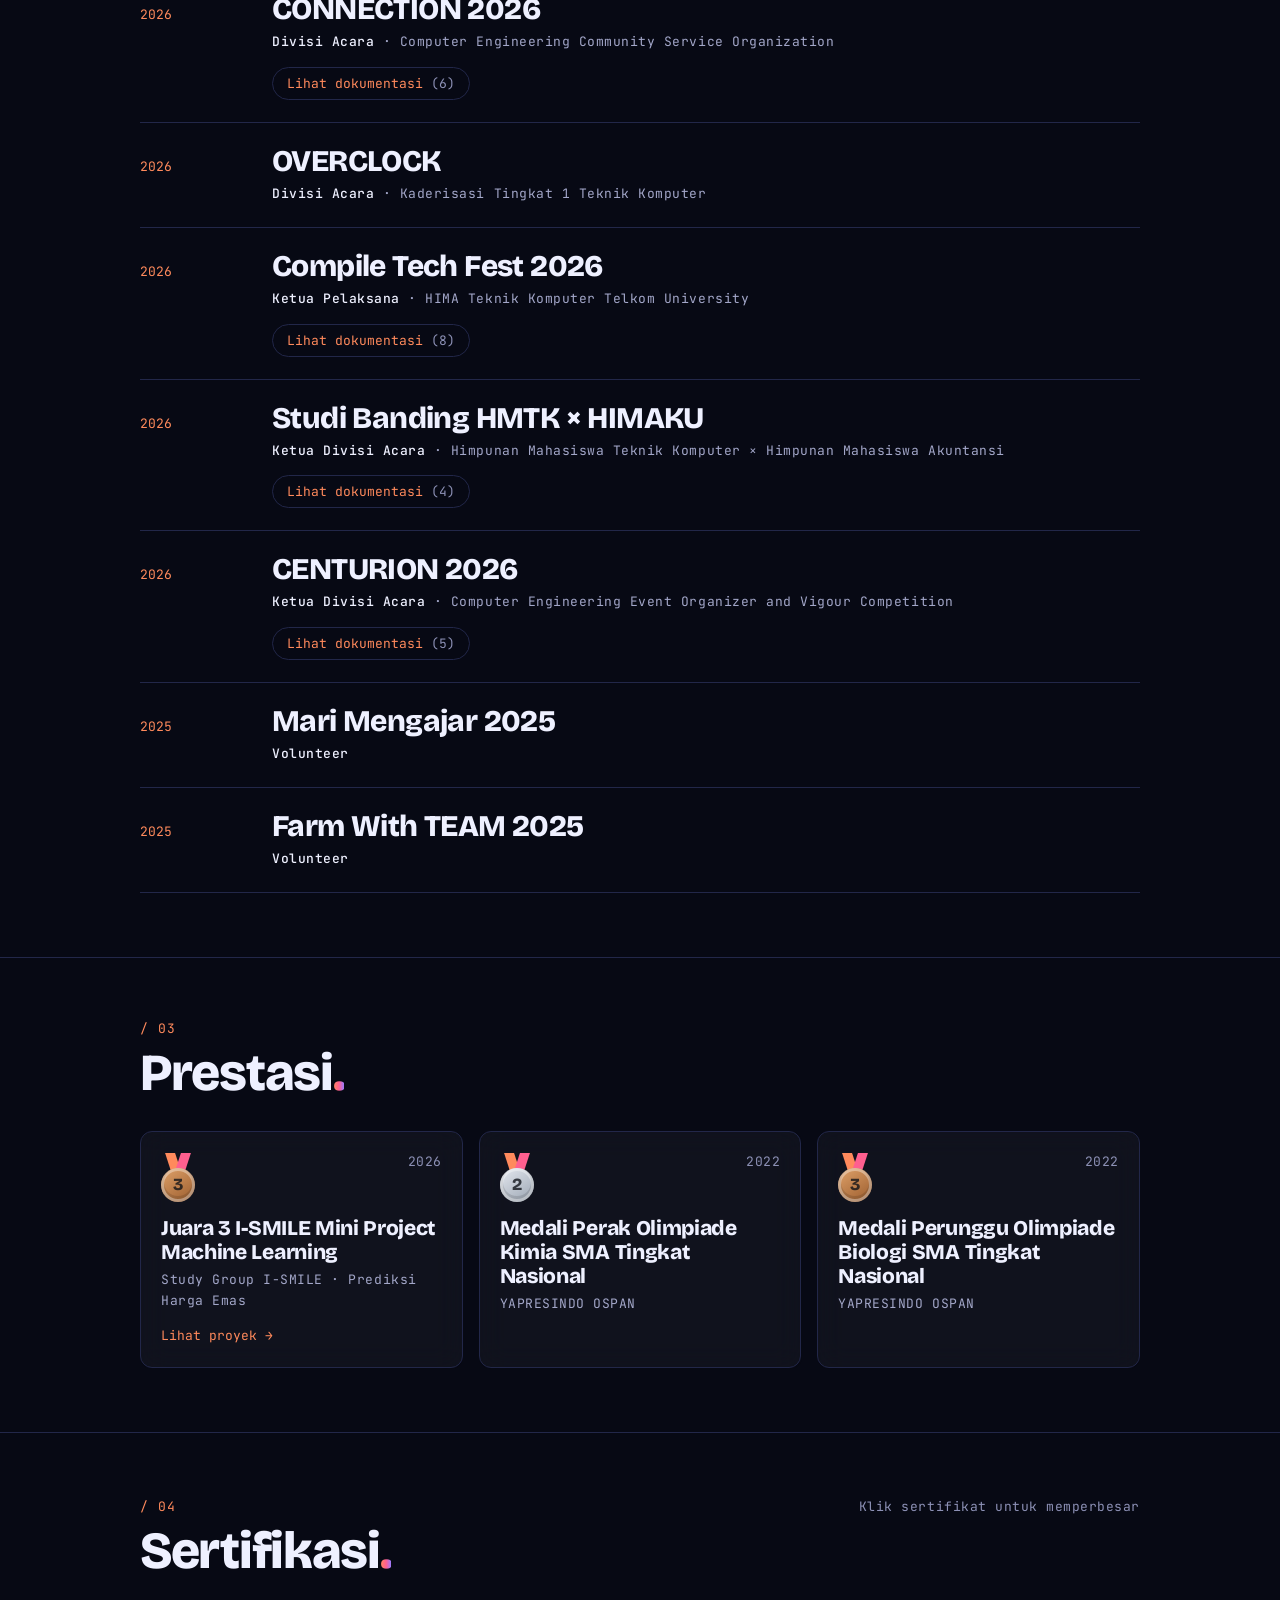
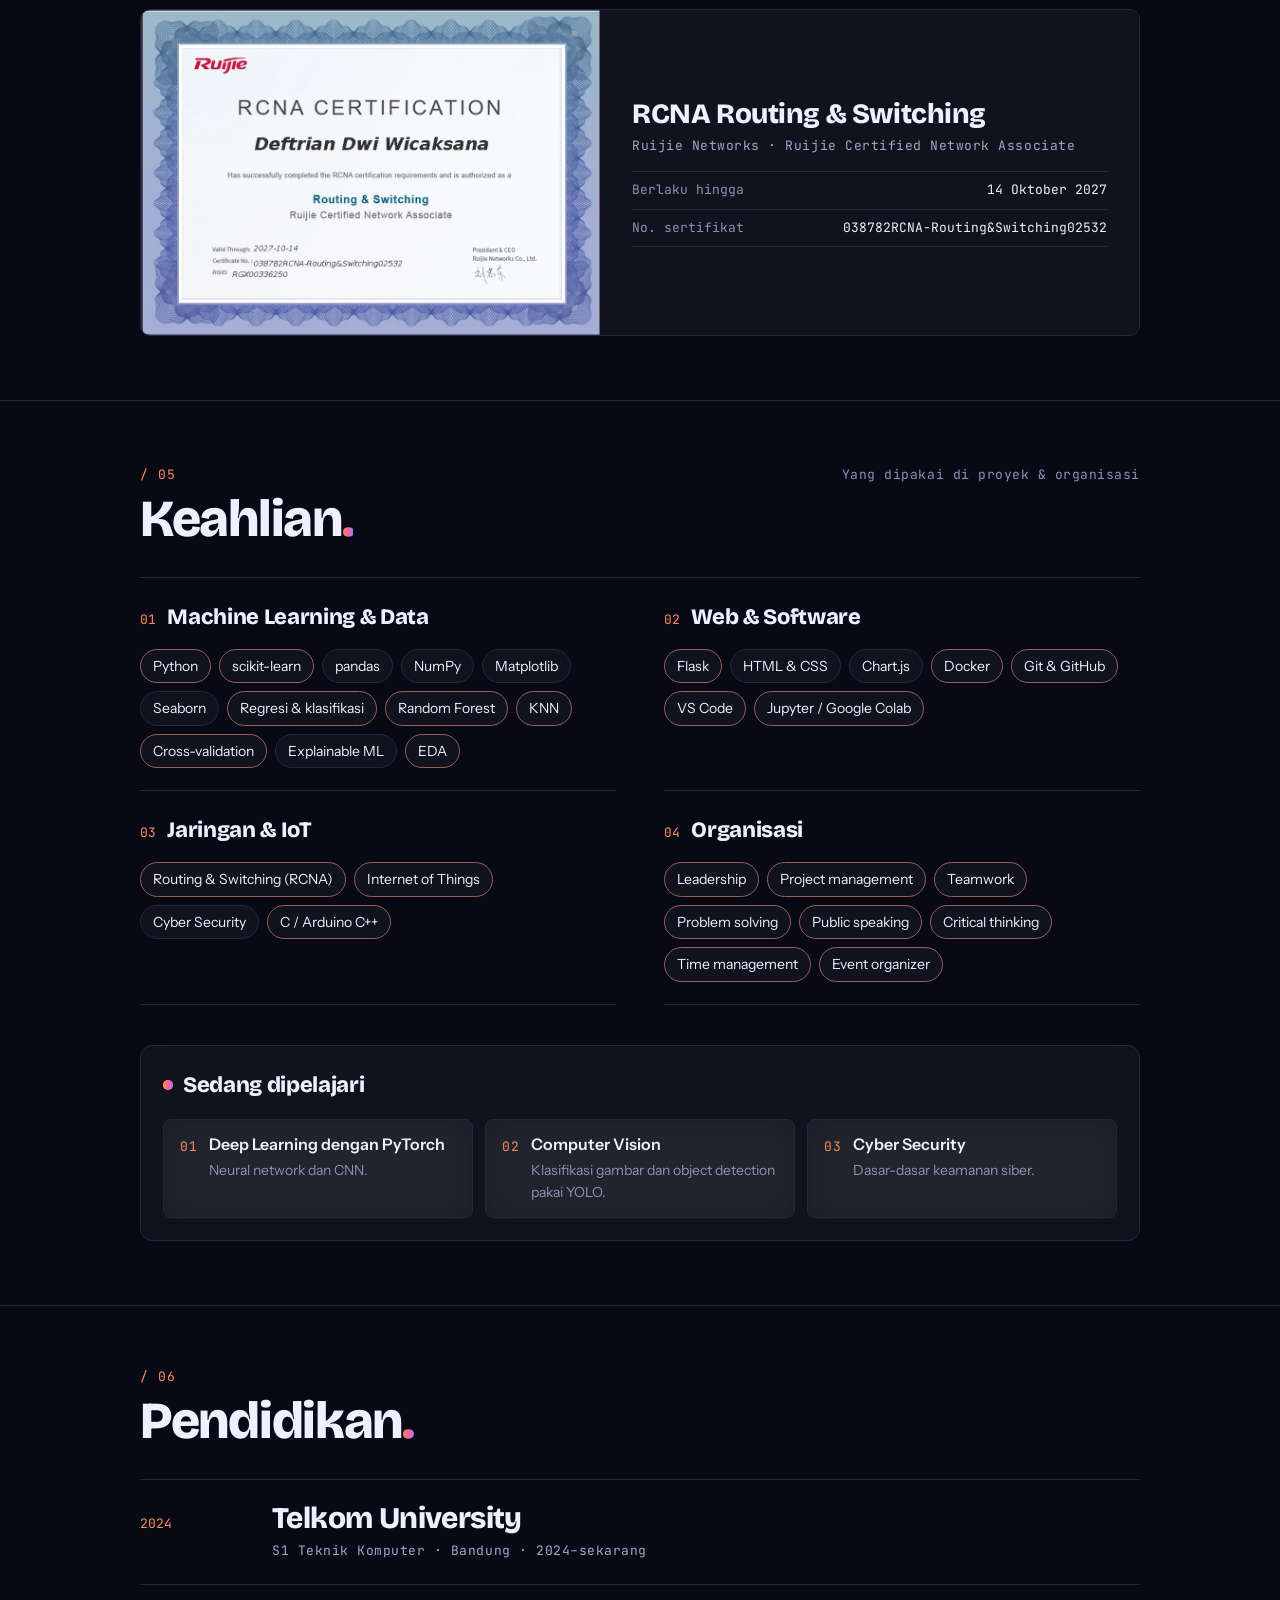
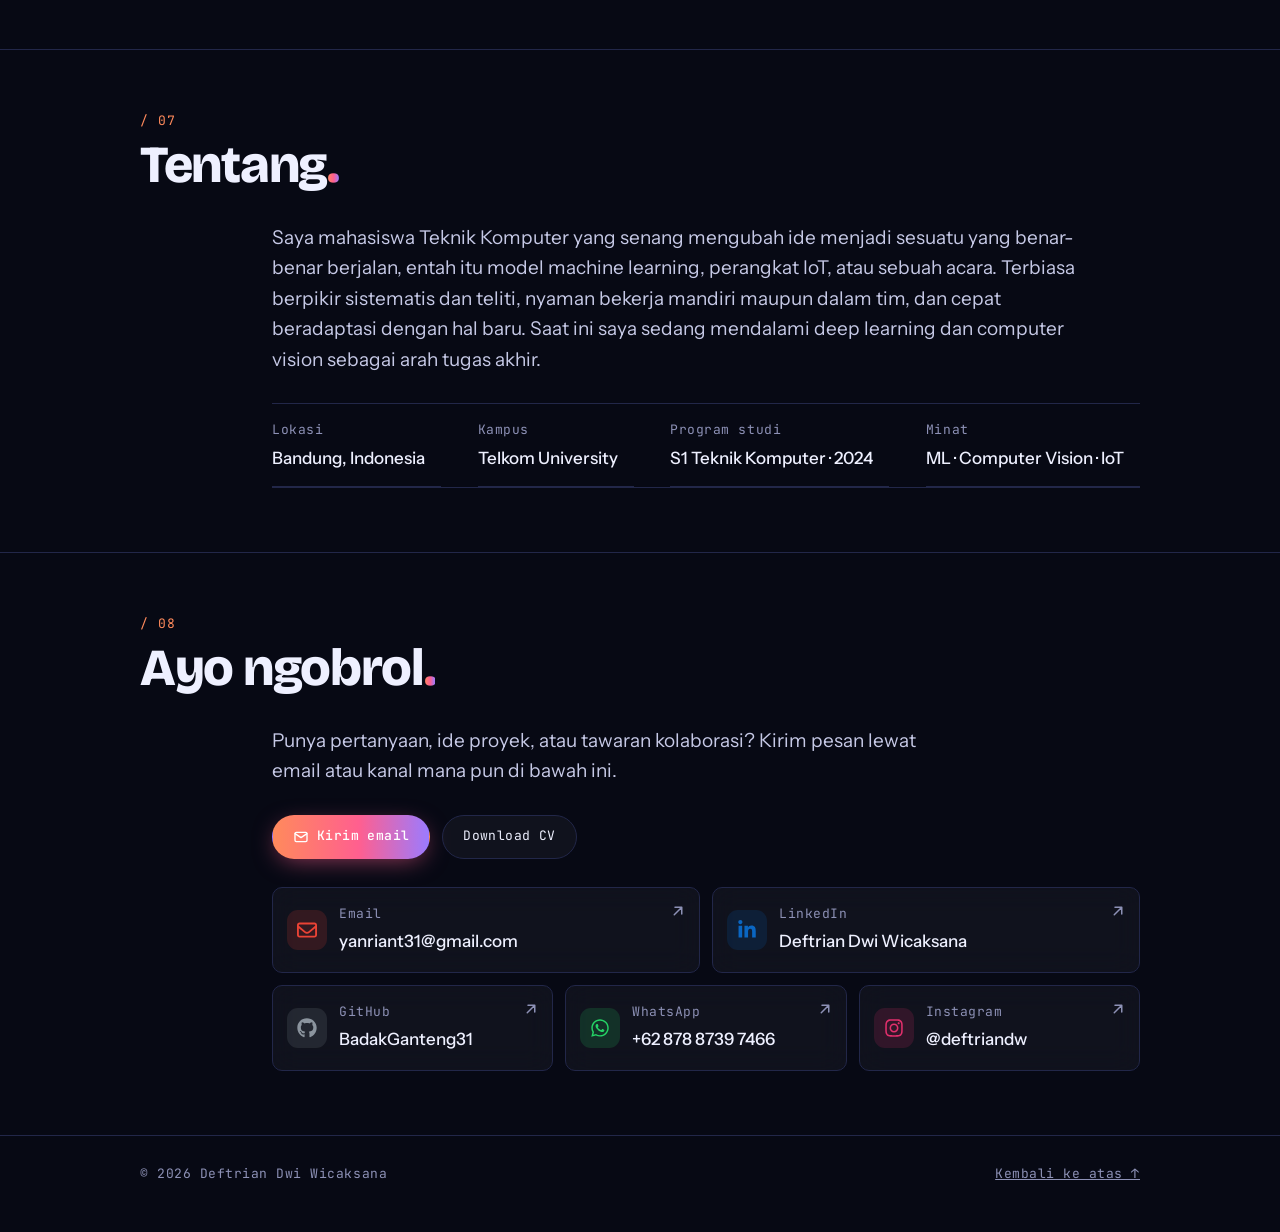
==== commit 76d02e22: "Kartu ID membuka profil singkat dengan animasi loading Klik kartu: kartu berputar, muncul loading 0-" ====
--- a/index.html
+++ b/index.html
@@ -94,7 +94,7 @@
 <link rel="preconnect" href="https://fonts.googleapis.com">
 <link rel="preconnect" href="https://fonts.gstatic.com" crossorigin>
 <link href="https://fonts.googleapis.com/css2?family=Bricolage+Grotesque:opsz,wght@12..96,500;12..96,800&family=Instrument+Sans:wght@400;500;600&family=JetBrains+Mono:wght@400;500&display=swap" rel="stylesheet">
-<link rel="stylesheet" href="assets/style.css?v=3e37301c">
+<link rel="stylesheet" href="assets/style.css?v=ed97e301">
 </head>
 <body>
 <div class="scroll-progress" aria-hidden="true"><span></span></div>
@@ -134,7 +134,7 @@
         <div class="idcard-wrap" aria-label="Kartu identitas" data-i18n-attr="aria-label:id.label">
           <div class="lanyard" aria-hidden="true"><span>DEFTRIAN · TEKNIK KOMPUTER · DEFTRIAN · TEKNIK KOMPUTER</span></div>
           <div class="clip" aria-hidden="true"></div>
-          <button class="idcard" type="button" aria-pressed="false" aria-label="Balik kartu" data-i18n-attr="aria-label:id.flip">
+          <button class="idcard" type="button" aria-haspopup="dialog" aria-controls="about-dlg" aria-label="Buka profil singkat" data-i18n-attr="aria-label:id.flip">
             <span class="idcard-inner">
               <span class="id-face id-front">
                 <span class="id-top"><b class="id-logo">DW</b><span class="mono" data-i18n="id.kind">Kartu Portofolio</span></span>
@@ -143,16 +143,9 @@
                 <span class="id-role mono" data-i18n="id.role">Teknik Komputer · Telkom University</span>
                 <span class="id-tags"><i>ML</i><i>IoT</i><i>Leadership</i></span>
               </span>
-              <span class="id-face id-back">
-                <span class="id-top"><b class="id-logo">DW</b><span class="mono" data-i18n="id.scan">Pindai untuk membuka</span></span>
-                <img class="id-qr" src="qr/qr-portofolio.png" alt="QR code ke deftrianwicaksana.my.id" width="936" height="936" loading="lazy">
-                <span class="id-name id-url">deftrianwicaksana.my.id</span>
-                <span class="id-role mono">yanriant31@gmail.com</span>
-                <span class="id-role mono">github.com/BadakGanteng31</span>
-              </span>
             </span>
           </button>
-          <p class="id-hint mono" aria-hidden="true"><span data-i18n="id.hint">Klik kartu untuk membalik</span> ↻</p>
+          <p class="id-hint mono" aria-hidden="true"><span data-i18n="id.hint">Klik kartu untuk kenalan</span> →</p>
         </div>
         <div class="hero-text">
           <div class="mono" data-i18n="hero.kicker">Portofolio / 2026</div>
@@ -559,6 +552,35 @@
   <svg viewBox="0 0 24 24" fill="none" stroke="currentColor" stroke-width="2.2" stroke-linecap="round" stroke-linejoin="round" aria-hidden="true"><path d="M12 19V5M5 12l7-7 7 7"/></svg>
 </a>
 
+<dialog class="about-dlg" id="about-dlg" aria-labelledby="ab-title">
+  <button class="g-close ab-close" type="button" aria-label="Tutup" data-i18n-attr="aria-label:ctrl.tutup">×</button>
+  <div class="ab-loader" aria-live="polite">
+    <div class="ab-num"><span id="ab-num">0</span><small>%</small></div>
+    <div class="ab-track"><i id="ab-fill"></i></div>
+    <p class="mono" id="ab-msg"></p>
+  </div>
+  <div class="ab-panel">
+    <figure class="ab-photo"><img src="foto-profil.webp" srcset="foto-profil-480.webp 480w, foto-profil.webp 900w" sizes="(min-width: 760px) 340px, 80vw" alt="Foto Deftrian Dwi Wicaksana" data-i18n-attr="alt:hero.alt" loading="lazy"></figure>
+    <div class="ab-body">
+      <h2 id="ab-title"><span data-i18n="ab.t1">Tentang</span> <em data-i18n="ab.t2">Saya</em></h2>
+      <p data-i18n="about.p">Saya mahasiswa Teknik Komputer yang senang mengubah ide menjadi sesuatu yang benar-benar berjalan, entah itu model machine learning, perangkat IoT, atau sebuah acara. Terbiasa berpikir sistematis dan teliti, nyaman bekerja mandiri maupun dalam tim, dan cepat beradaptasi dengan hal baru. Saat ini saya sedang mendalami deep learning dan computer vision sebagai arah tugas akhir.</p>
+      <ul class="ab-skills">
+              <li><span class="ab-skill"><b>Machine Learning</b><span class="mono">90%</span></span><span class="ab-bar"><i style="--v:90%"></i></span></li>
+              <li><span class="ab-skill"><b>Python</b><span class="mono">85%</span></span><span class="ab-bar"><i style="--v:85%"></i></span></li>
+              <li><span class="ab-skill"><b>IoT &amp; Arduino</b><span class="mono">75%</span></span><span class="ab-bar"><i style="--v:75%"></i></span></li>
+              <li><span class="ab-skill"><b>Jaringan (RCNA)</b><span class="mono">70%</span></span><span class="ab-bar"><i style="--v:70%"></i></span></li>
+              <li><span class="ab-skill"><b>Web (Flask, HTML/CSS)</b><span class="mono">70%</span></span><span class="ab-bar"><i style="--v:70%"></i></span></li>
+            </ul>
+      <ul class="ab-stats">
+        <li><b>4</b><span data-i18n="ab.proyek">Proyek</span></li>
+        <li><b>8</b><span data-i18n="ab.peng">Pengalaman</span></li>
+        <li><b>3</b><span data-i18n="ab.pres">Prestasi</span></li>
+      </ul>
+      <a class="btn btn-primary ab-more" href="#tentang" data-i18n="ab.more">Selengkapnya ↓</a>
+    </div>
+  </div>
+</dialog>
+
 <dialog class="gallery" id="gallery" aria-labelledby="g-title">
   <div class="g-head">
     <div>
@@ -570,7 +592,7 @@
   <div class="g-body" id="g-body"></div>
 </dialog>
 
-<script src="assets/data.js?v=2f6e8611"></script>
-<script src="assets/main.js?v=12beb975"></script>
+<script src="assets/data.js?v=37110d65"></script>
+<script src="assets/main.js?v=d871bc23"></script>
 </body>
 </html>
--- a/assets/style.css
+++ b/assets/style.css
@@ -142,7 +142,8 @@
   transition: transform .9s cubic-bezier(.2,.8,.2,1);
 }
 .idcard.tilting .idcard-inner { transition: transform .15s ease-out; }
-.idcard[aria-pressed="true"] { --flip: 180deg; }
+.idcard.spin .idcard-inner { animation: cardspin .7s cubic-bezier(.3,.7,.2,1); }
+@keyframes cardspin { to { transform: rotateY(360deg); } }
 .id-face {
   position: absolute; inset: 0; display: flex; flex-direction: column; align-items: center; gap: 4px; padding: 12px 12px 14px;
   border-radius: 16px; overflow: hidden; backface-visibility: hidden; -webkit-backface-visibility: hidden;
@@ -155,14 +156,11 @@
   background: linear-gradient(115deg, transparent 30%, rgba(255,255,255,.14) 45%, transparent 60%);
   transform: translateX(var(--shine, -60%)); transition: transform .4s;
 }
-.id-back { transform: rotateY(180deg); justify-content: center; }
 .id-top { display: flex; align-items: center; justify-content: space-between; width: 100%; margin: 4px 0 6px; }
 .id-top .mono { font-size: 9.5px; letter-spacing: .08em; text-transform: uppercase; }
 .id-logo { display: grid; place-items: center; width: 26px; height: 26px; border-radius: 7px; background: var(--grad); color: #fff; font-family: var(--font-display); font-size: 11.5px; letter-spacing: -.04em; }
 .id-front img { width: 100%; flex: 1; min-height: 0; object-fit: cover; object-position: 50% 20%; border-radius: 10px; filter: var(--photo-filter); }
-.id-qr { width: 74%; height: auto; border-radius: 10px; margin: 4px 0 8px; }
 .id-name { margin-top: 8px; font-family: var(--font-display); font-weight: 800; font-size: 15.5px; letter-spacing: -.015em; line-height: 1.15; color: var(--text); }
-.id-url { font-size: 13px; margin-top: 2px; }
 .id-role { font-size: 9.5px; letter-spacing: .02em; }
 .id-tags { display: flex; gap: 5px; margin-top: 6px; }
 .id-tags i { font-style: normal; font-family: var(--font-mono); font-size: 9px; padding: 2px 7px; border-radius: 99px; border: 1px solid color-mix(in srgb, var(--ember-2) 50%, var(--line)); color: var(--text-2); }
@@ -547,3 +545,50 @@
 .award:hover, .contact-card:hover, .cert:hover { border-color: color-mix(in srgb, var(--ember-2) 55%, var(--line)); }
 
 @media (prefers-reduced-motion: reduce) { body::before { animation: none; } }
+
+
+/* ================= PROFIL SINGKAT (dari kartu ID) ================= */
+.about-dlg {
+  width: min(980px, calc(100vw - 24px)); max-height: calc(100dvh - 24px); padding: 0; overflow: auto;
+  border: 1px solid color-mix(in srgb, var(--violet) 40%, var(--line)); border-radius: 18px;
+  background: radial-gradient(60% 60% at 0% 0%, color-mix(in srgb, var(--violet) 22%, transparent), transparent 70%),
+              radial-gradient(50% 50% at 100% 100%, color-mix(in srgb, var(--ember-2) 18%, transparent), transparent 70%), var(--ink);
+  color: var(--text); box-shadow: 0 40px 120px -30px rgba(0,0,0,.7);
+}
+.about-dlg::backdrop { background: var(--backdrop); backdrop-filter: blur(6px); }
+.about-dlg[open] { animation: dlgin .35s cubic-bezier(.2,.8,.2,1); }
+@keyframes dlgin { from { opacity: 0; transform: scale(.96) translateY(10px); } }
+.ab-close { position: absolute; top: 14px; right: 14px; z-index: 3; background: var(--scrim); }
+.ab-loader { min-height: 360px; display: grid; place-content: center; justify-items: center; gap: 16px; padding: 40px 24px; }
+.ab-num { font-family: var(--font-display); font-weight: 800; font-size: clamp(64px, 12vw, 104px); line-height: 1; letter-spacing: -.04em;
+  background: var(--grad); -webkit-background-clip: text; background-clip: text; color: transparent; }
+.ab-num small { font-size: .4em; }
+.ab-track { width: min(320px, 70vw); height: 6px; border-radius: 99px; background: var(--ink-3); overflow: hidden; }
+.ab-track i { display: block; height: 100%; width: 0; background: var(--grad); border-radius: inherit; }
+.ab-loader p { margin: 0; font-size: 12.5px; letter-spacing: .06em; }
+.ab-panel { display: none; grid-template-columns: 1fr; gap: 28px; padding: 28px 22px 26px; }
+.about-dlg.ready .ab-loader { display: none; }
+.about-dlg.ready .ab-panel { display: grid; animation: panelin .6s cubic-bezier(.2,.8,.2,1); }
+@keyframes panelin { from { opacity: 0; transform: translateY(14px); } }
+@media (min-width: 760px) { .ab-panel { grid-template-columns: 330px 1fr; gap: 40px; padding: 40px; align-items: start; } }
+.ab-photo { margin: 0; border-radius: 16px; overflow: hidden; aspect-ratio: 4 / 5; position: relative;
+  border: 2px solid transparent; background: linear-gradient(var(--ink-2), var(--ink-2)) padding-box, var(--grad) border-box;
+  box-shadow: 0 0 40px -8px color-mix(in srgb, var(--violet) 55%, transparent); }
+@media (max-width: 759px) { .ab-photo { max-width: 260px; width: 100%; margin: 8px auto 0; } }
+.ab-photo img { width: 100%; height: 100%; object-fit: cover; object-position: 50% 20%; display: block; border-radius: 14px; }
+.ab-body h2 { font-size: clamp(34px, 6vw, 52px); margin: 0 0 14px; }
+.ab-body h2 em { font-style: normal; background: var(--grad); -webkit-background-clip: text; background-clip: text; color: transparent; }
+.ab-body > p { margin: 0 0 22px; color: var(--text-2); line-height: 1.7; }
+.ab-skills { list-style: none; margin: 0 0 22px; padding: 0; display: grid; gap: 12px; }
+.ab-skill { display: flex; justify-content: space-between; gap: 12px; margin-bottom: 6px; font-size: 14.5px; }
+.ab-skill .mono { color: var(--text); }
+.ab-bar { display: block; height: 8px; border-radius: 99px; background: var(--ink-3); overflow: hidden; }
+.ab-bar i { display: block; height: 100%; width: 0; border-radius: inherit; background: var(--grad); transition: width 1.1s cubic-bezier(.2,.8,.2,1); }
+.about-dlg.ready .ab-bar i { width: var(--v); }
+.ab-skills li:nth-child(2) .ab-bar i { transition-delay: .08s; } .ab-skills li:nth-child(3) .ab-bar i { transition-delay: .16s; }
+.ab-skills li:nth-child(4) .ab-bar i { transition-delay: .24s; } .ab-skills li:nth-child(5) .ab-bar i { transition-delay: .32s; }
+.ab-stats { list-style: none; margin: 0 0 22px; padding: 0; display: grid; grid-template-columns: repeat(3, 1fr); gap: 10px; }
+.ab-stats li { padding: 14px 10px; text-align: center; border: 1px solid var(--line); border-radius: 12px; background: var(--glass); }
+.ab-stats b { display: block; font-family: var(--font-display); font-weight: 800; font-size: 28px; line-height: 1; background: var(--grad); -webkit-background-clip: text; background-clip: text; color: transparent; }
+.ab-stats span { display: block; margin-top: 6px; font-size: 12.5px; color: var(--muted); }
+@media (prefers-reduced-motion: reduce) { .about-dlg[open], .about-dlg.ready .ab-panel, .idcard.spin .idcard-inner { animation: none; } .ab-bar i { transition: none; } }
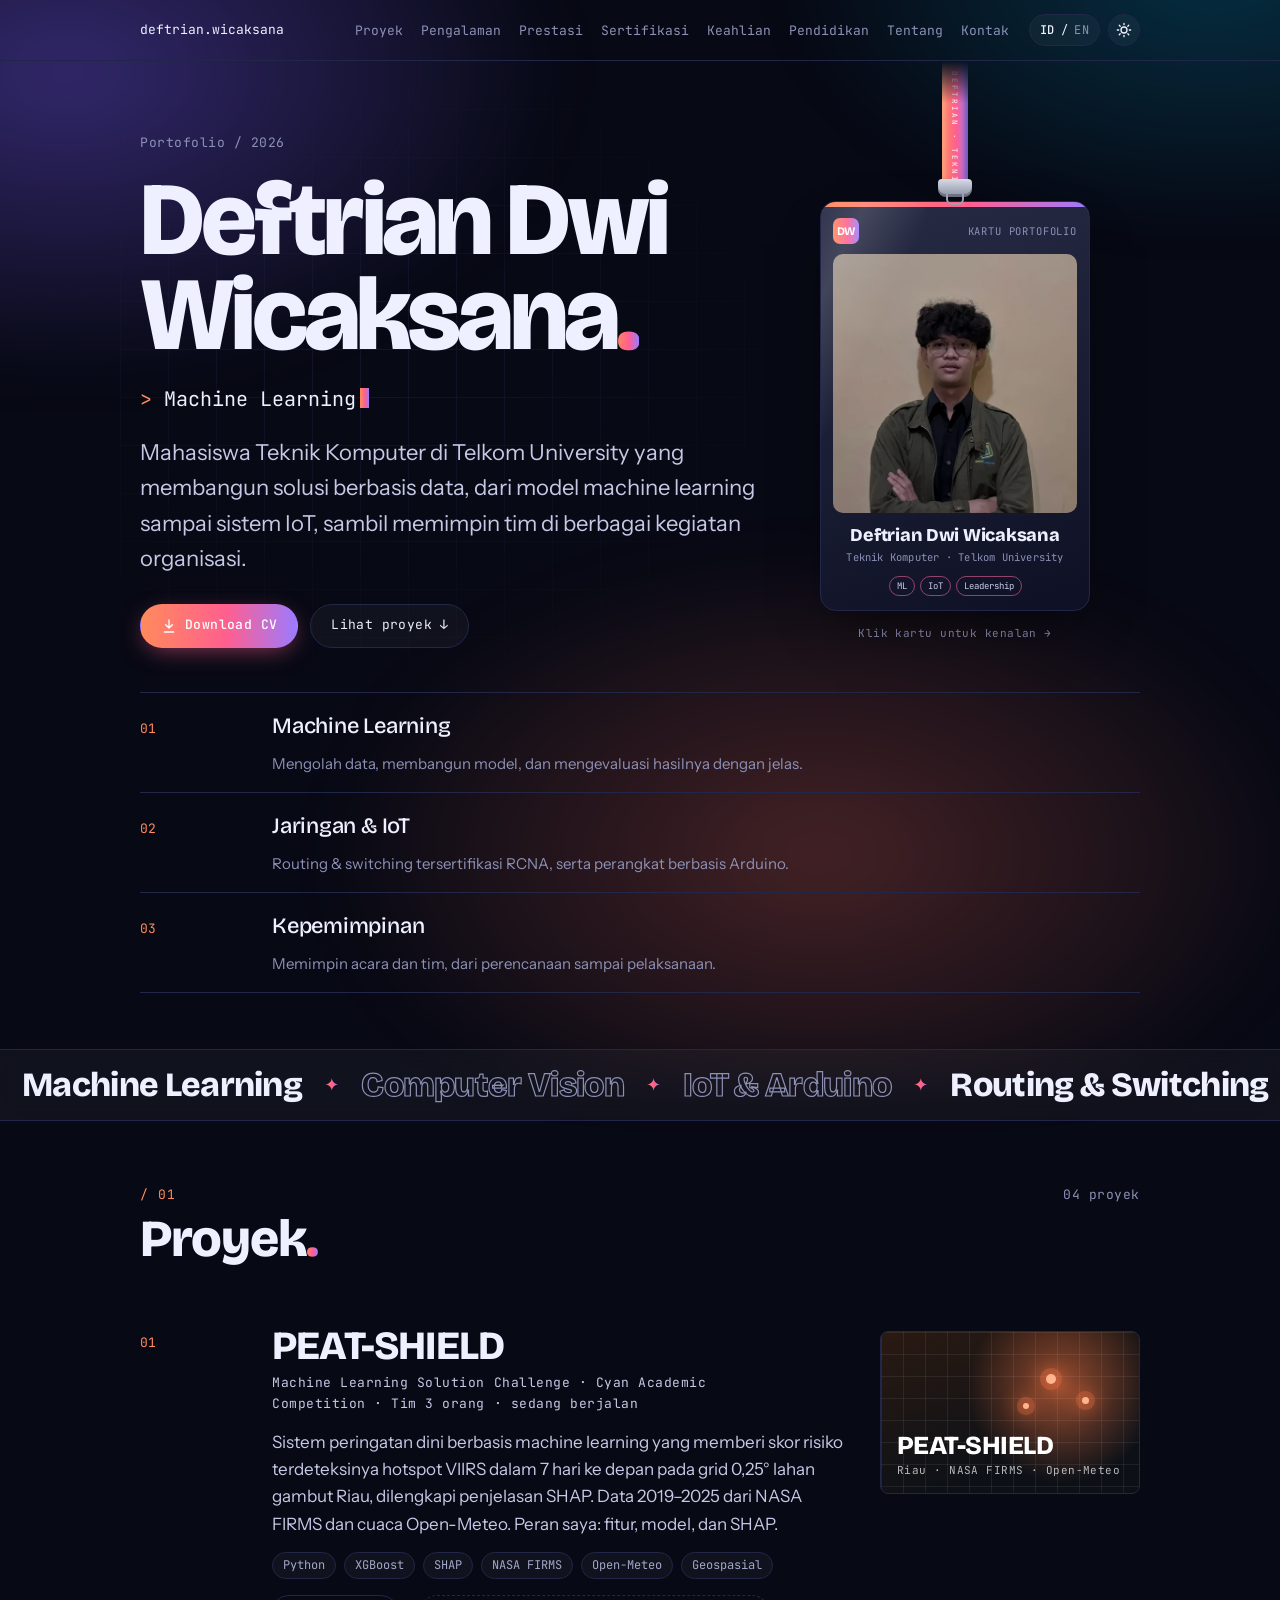
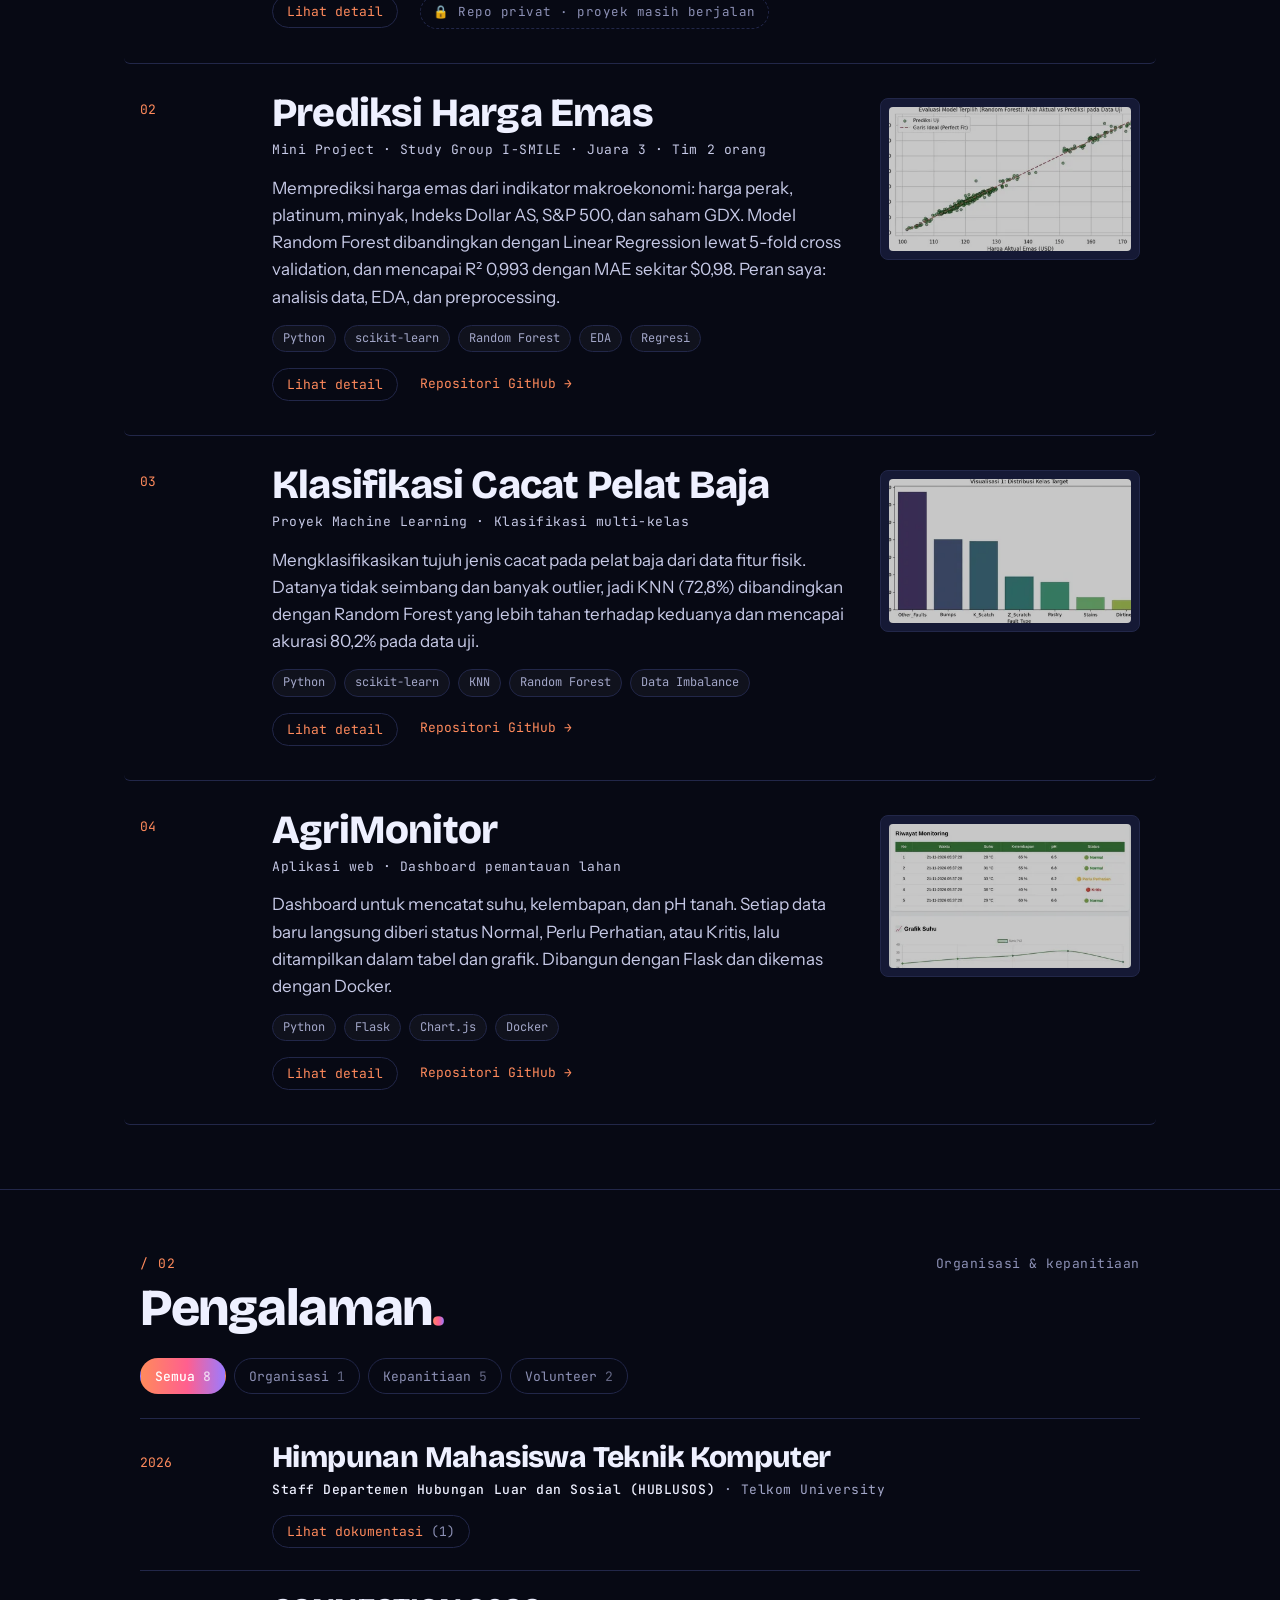
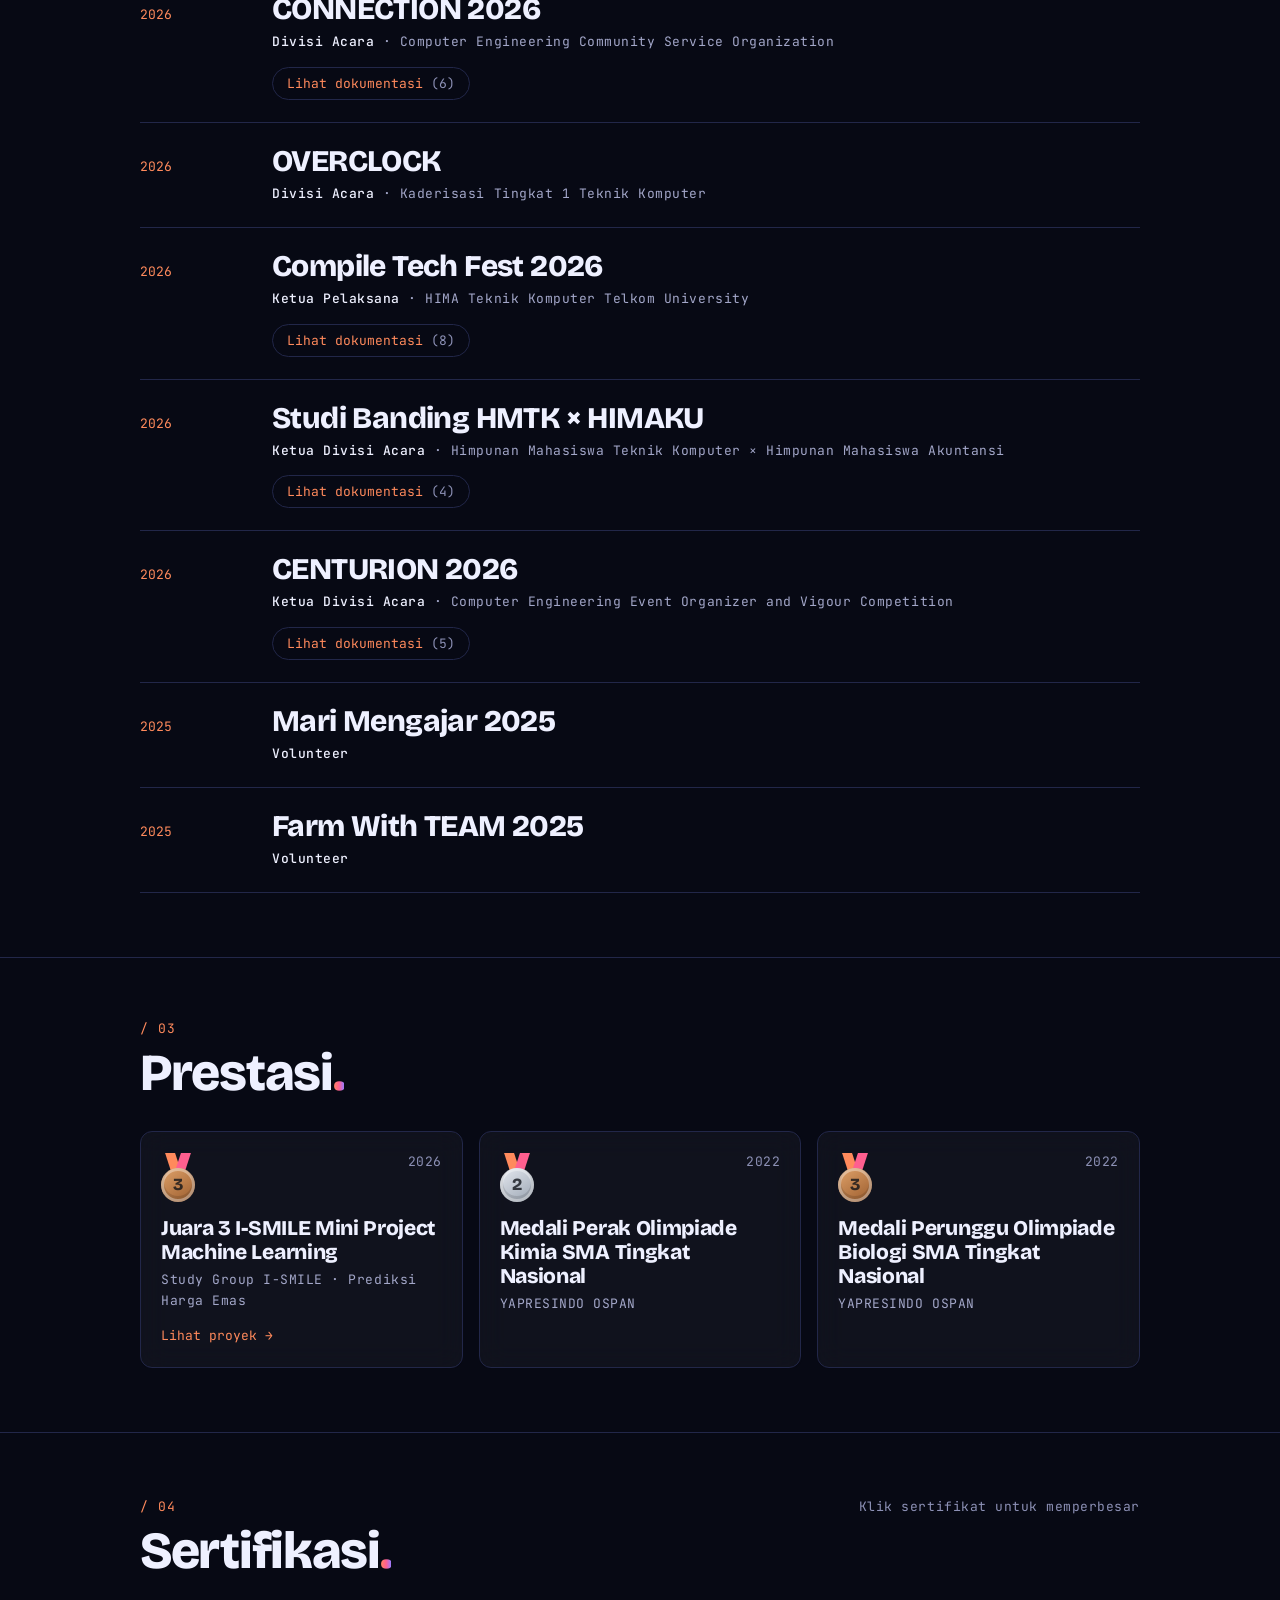
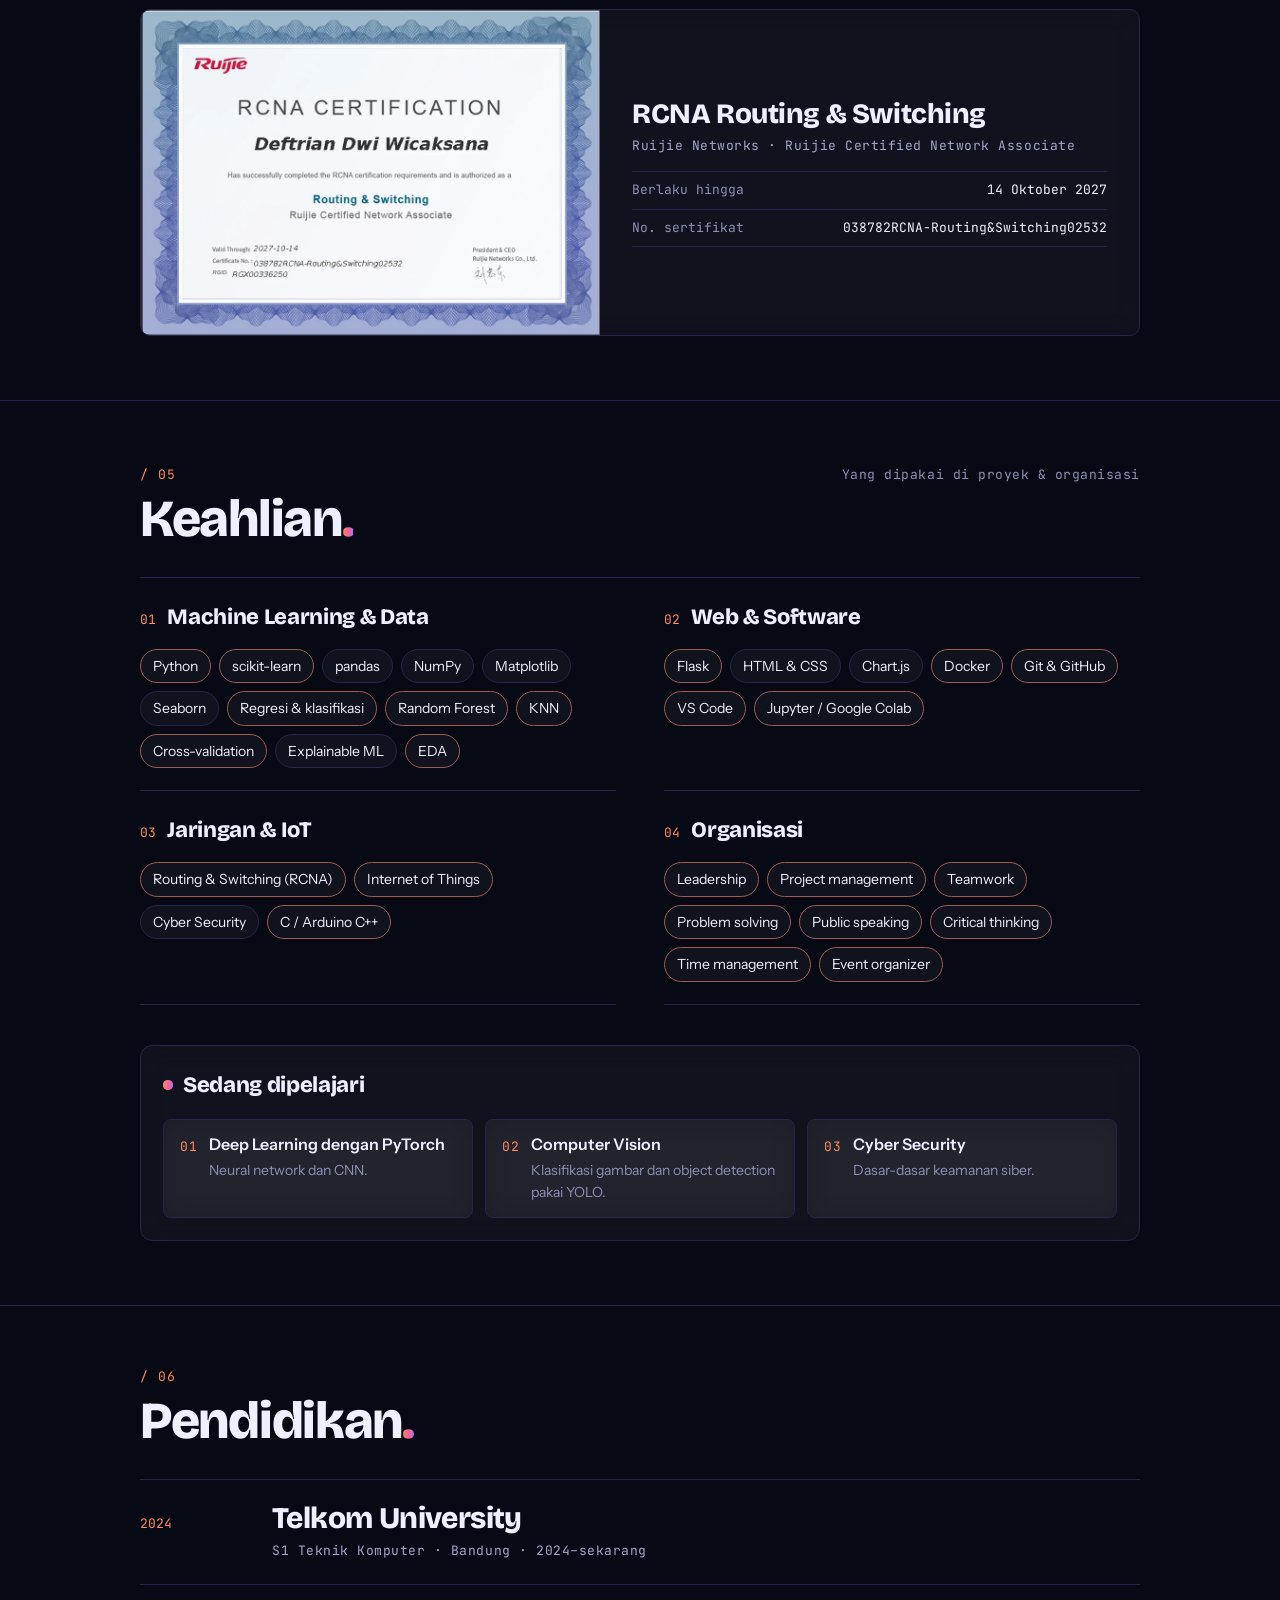
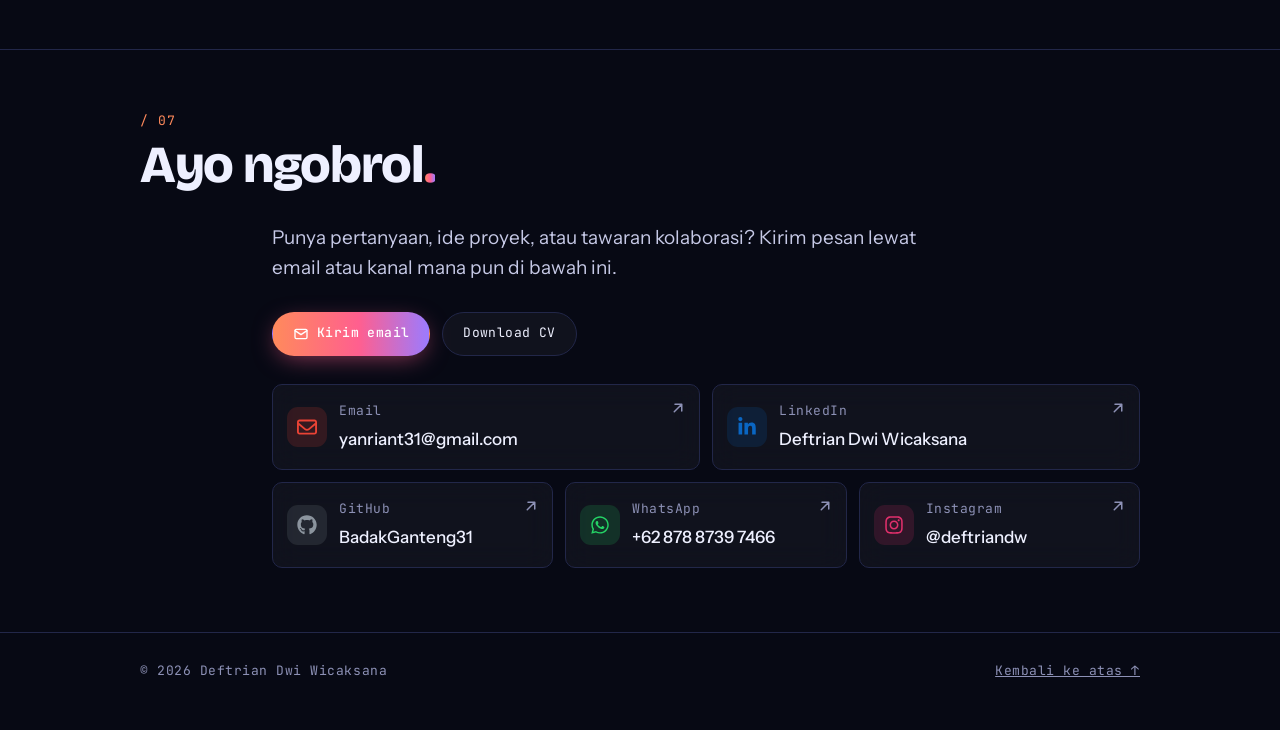
==== commit 18221cbc: "Hapus bagian Tentang karena sudah ada di panel kartu ID Menu Tentang di navigasi kini membuka panel " ====
--- a/index.html
+++ b/index.html
@@ -110,7 +110,7 @@
         <li><a href="#sertifikasi" data-i18n="nav.sertifikasi">Sertifikasi</a></li>
         <li><a href="#keahlian" data-i18n="nav.keahlian">Keahlian</a></li>
         <li><a href="#pendidikan" data-i18n="nav.pendidikan">Pendidikan</a></li>
-        <li><a href="#tentang" data-i18n="nav.tentang">Tentang</a></li>
+        <li><a href="#about-dlg" data-open-about data-i18n="nav.tentang">Tentang</a></li>
         <li><a href="#kontak" data-i18n="nav.kontak">Kontak</a></li>
       </ul>
       <div class="controls">
@@ -497,23 +497,6 @@
     </div>
   </section>
 
-  <section id="tentang">
-    <div class="wrap">
-      <div class="about reveal">
-        <div class="sec-head"><h2 data-i18n="nav.tentang">Tentang</h2></div>
-        <div class="about-body">
-          <p data-i18n="about.p">Saya mahasiswa Teknik Komputer yang senang mengubah ide menjadi sesuatu yang benar-benar berjalan, entah itu model machine learning, perangkat IoT, atau sebuah acara. Terbiasa berpikir sistematis dan teliti, nyaman bekerja mandiri maupun dalam tim, dan cepat beradaptasi dengan hal baru. Saat ini saya sedang mendalami deep learning dan computer vision sebagai arah tugas akhir.</p>
-          <ul class="facts">
-            <li><span class="mono" data-i18n="fact.lokasi">Lokasi</span><b>Bandung, Indonesia</b></li>
-            <li><span class="mono" data-i18n="fact.kampus">Kampus</span><b>Telkom University</b></li>
-            <li><span class="mono" data-i18n="fact.prodi">Program studi</span><b data-i18n="fact.prodi.v">S1 Teknik Komputer · 2024</b></li>
-            <li><span class="mono" data-i18n="fact.minat">Minat</span><b>ML · Computer Vision · IoT</b></li>
-          </ul>
-        </div>
-      </div>
-    </div>
-  </section>
-
   <section id="kontak">
     <div class="wrap">
       <div class="sec-head reveal">
@@ -576,7 +559,7 @@
         <li><b>8</b><span data-i18n="ab.peng">Pengalaman</span></li>
         <li><b>3</b><span data-i18n="ab.pres">Prestasi</span></li>
       </ul>
-      <a class="btn btn-primary ab-more" href="#tentang" data-i18n="ab.more">Selengkapnya ↓</a>
+      <a class="btn btn-primary ab-more" href="#kontak" data-i18n="ab.more">Hubungi saya →</a>
     </div>
   </div>
 </dialog>
@@ -592,7 +575,7 @@
   <div class="g-body" id="g-body"></div>
 </dialog>
 
-<script src="assets/data.js?v=37110d65"></script>
-<script src="assets/main.js?v=d871bc23"></script>
+<script src="assets/data.js?v=3be28600"></script>
+<script src="assets/main.js?v=58592c19"></script>
 </body>
 </html>
